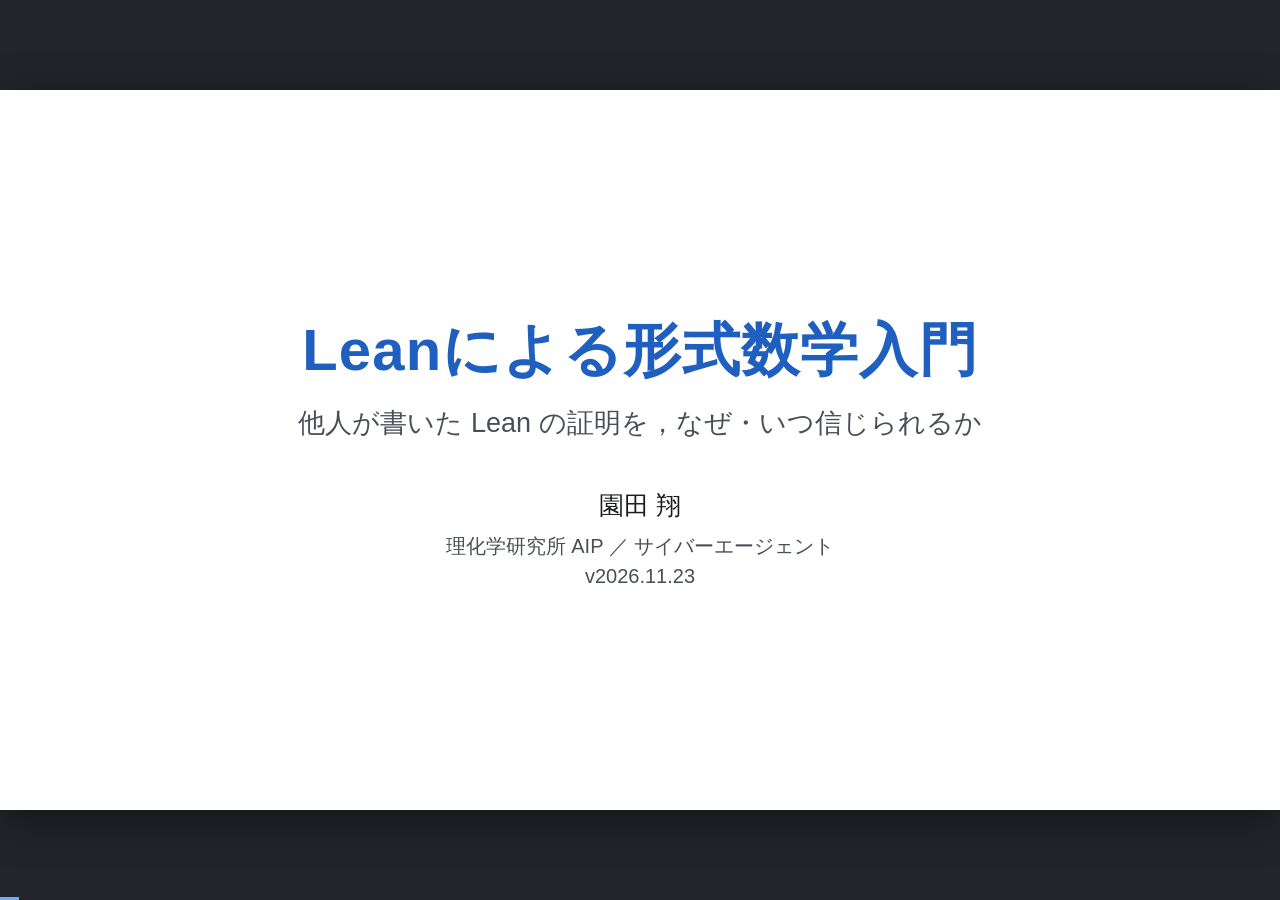
==== slides/lean-overview-ja.html @ 417cb2b9 "Overview first, Gentzen-style proof tree, consistency slide (v2026.11.23)" ====
<!doctype html>
<html lang="ja">
<head>
<meta charset="utf-8">
<meta name="viewport" content="width=device-width, initial-scale=1">
<title>Leanによる形式数学入門 — 他人が書いた Lean の証明を，なぜ・いつ信じられるか</title>
<meta name="author" content="園田 翔">
<link rel="stylesheet" href="deck/katex/katex.min.css">
<link rel="stylesheet" href="deck/deck.css">
<!--
  編集の手引き
  - 1 枚のスライドは <section class="slide"> … </section>．見出しは <h2>．
  - 章の扉は <section class="slide divider">．以降のスライドの左下に章名が出る．
  - 段組は <div class="cols">（c32, c23, c21, c12, c3 などで比率を変える）．
  - コードは <pre><code class="language-lean"> … </code></pre>．読み込み時に色が付く．
    コードの中の < と & は &lt; &amp; と書く．<pre data-hl="2,4-6"> で行を強調．
    文字を小さくするには <pre class="s">, "xs", "xxs"．
    コードブロックには「コピー」ボタンが自動で付く（付けたくないときは <pre data-nocopy>）．
    1 行目が長いブロックでは，文字を隠さないよう，マウスを置いたときだけボタンが出る．
    見出しや文中でも <code class="language-bash">…</code> と書けば色が付く．
  - 数式は $…$ と $$…$$（KaTeX）．数式の中の < は \lt と書く．
  - 証明図は <div class="ptree"> の中に <div class="pt"> を入れ子にして書く（前提の .pt を先に，結論の .f と規則名の .r を後に）．
  - キー操作: ← → 移動，O 一覧（はみ出したスライドに赤い印），F 全画面，[ ] 証明ステップ．
  - PDF にするにはブラウザの印刷（用紙サイズは自動で 16:9）．
  - 表紙の版（v2026.11.23 の形）は，内容を更新したら書き換える．
-->
</head>
<body>
<main class="deck">

<!-- ======================================================================
     表紙
     ====================================================================== -->

<section class="slide title">
  <h1>Leanによる形式数学入門</h1>
  <div class="subtitle">他人が書いた Lean の証明を，なぜ・いつ信じられるか</div>
  <div class="author">園田 翔</div>
  <div class="affil">理化学研究所 AIP ／ サイバーエージェント</div>
  <div class="date">v2026.11.23</div>
</section>

<section class="slide">
  <h2>今日の内容</h2>
  <div class="cols c32">
    <div>
      <ol class="small">
        <li><strong>Lean で何ができるか</strong><br>
          <span class="muted">Lean とは，例，対話的な証明，形式化の利点と到達範囲</span></li>
        <li><strong>形式証明の仕組み</strong><br>
          <span class="muted">行間を埋める，推論規則，型と項，Curry–Howard 対応，タクティック</span></li>
        <li><strong>Lean の仕組み</strong><br>
          <span class="muted">定理と定義の書き方，依存型，Lean の内部，単一化，定義的等価</span></li>
        <li><strong>なぜ・いつ信頼できるか</strong><br>
          <span class="muted">カーネルと公理，無矛盾性，ジャンク値，<code>lake comparator</code></span></li>
        <li><strong>AI を使わない形式化</strong><br>
          <span class="muted">環境構築，<code>lake new … math</code>，日々の作業，Mathlib の読み方</span></li>
        <li><strong>AI を使った形式化</strong><br>
          <span class="muted">LeanArchitect と Comparator を使うように指示して，待つ</span></li>
        <li><strong>具体例</strong><br>
          <span class="muted">物理数学（正準交換関係，Fourier 変換），制御理論（Lyapunov 関数）</span></li>
        <li><strong>実際の形式化事例</strong><br>
          <span class="muted">Mathlib，Lean Rademacher，Lean Ridgelet，Fermat の最終定理，Navier–Stokes，Physlib，Riemann 予想の検証</span></li>
      </ol>
    </div>
    <div>
      <div class="box key info">
        <h3>この講義の問い</h3>
        <p class="small mb0"><strong>他人（や AI）が書いた Lean の証明を，なぜ・いつ信じてよいのか．</strong></p>
      </div>
      <div class="box plain">
        <h3>持ち帰ってほしいこと</h3>
        <ul class="small mb0">
          <li>形式証明は，証明の行間を<em>推論規則だけ</em>で埋めたもの．検査は機械的な計算（<em>型検査</em>）になる</li>
          <li>信頼すべきものは小さい：<em>カーネル</em>，<em>公理</em>，<em>定理の主張</em></li>
          <li>だから証明は読まなくてよい．人間は「主張が意図どおりか」を読む</li>
        </ul>
      </div>
      <p class="note">Lean を「書ける」ようになるには時間がかかるので，今日は「読める・確かめられる」ことを目標にする．<br>
        スライド中の Lean コードは <strong>Lean 4.36.0 / Mathlib v4.36.0</strong> で動作を確認した（2026-11-23）．各プロジェクトから引用したコードは，それぞれのリポジトリが固定している版のもの．</p>
    </div>
  </div>
</section>

<!-- ======================================================================
     1. Lean で何ができるか
     ====================================================================== -->

<section class="slide divider">
  <div class="num">1</div>
  <h2>Lean で何ができるか</h2>
  <p>定義・定理・証明を書くと，計算機が証明を検査する</p>
</section>

<section class="slide">
  <h2>Lean とは</h2>
  <div class="triad">
    <div class="card">
      <div class="hd">定義</div>
      <div class="sub">プログラムでいう「データ型」</div>
      <p><code>def</code>, <code>structure</code>, <code>inductive</code>, <code>class</code> で数学的対象を定義する</p>
    </div>
    <div class="card">
      <div class="hd">定理</div>
      <div class="sub">プログラムでいう「仕様」</div>
      <p>命題論理・述語論理を使って，主張（仮定と結論）を書く</p>
    </div>
    <div class="card">
      <div class="hd">証明</div>
      <div class="sub">プログラムでいう「実装」</div>
      <p>三段論法，場合分け，帰納法，背理法などの推論を 1 ステップずつ書く</p>
    </div>
  </div>
  <div class="box info center"><strong>計算機が「実装（証明）が仕様（定理）を満たすこと」を検査する．</strong></div>
  <div class="cols mt">
    <ul>
      <li><strong>Lean 4</strong>：プログラミング言語であり，対話型の定理証明支援系<br>
        <span class="small muted">L. de Moura らが開発．2023 年から Lean FRO が開発を担う</span></li>
      <li>論理は<strong>依存型理論</strong><span class="small muted">（型の中に値が現れてよい型理論）</span></li>
    </ul>
    <ul>
      <li><strong>Mathlib</strong>：コミュニティが育てている数学ライブラリ<br>
        <span class="small muted">代数，解析，測度論，確率論，位相，…</span></li>
    </ul>
  </div>
</section>

<section class="slide">
  <h2>例：6 は偶数である</h2>
  <div class="cols c32">
    <div>
<pre class="l"><code class="language-lean">import Mathlib

/-- 定義：自然数 n が偶数であるとは，
    ある自然数 k が存在して n = 2 * k と書けること． -/
def IsEven (n : ℕ) : Prop :=
  ∃ k : ℕ, n = 2 * k

/-- 定理：6 は偶数である． -/
theorem six_is_even : IsEven 6 := by
  -- 主張：6 = 2 * 3
  have six_eq : 6 = 2 * 3 := by decide
  -- 3 が IsEven 6 の証拠である
  exact ⟨3, six_eq⟩

/-- 同じ定理．証拠 3 だけ渡して，残りは Lean に任せる． -/
theorem six_is_even' : IsEven 6 := by
  use 3</code></pre>
    </div>
    <div>
      <h3 class="rule">読み方</h3>
      <ul class="small">
        <li><code>IsEven</code> は，自然数を受け取って<strong>命題</strong>を返す関数（述語）</li>
        <li><code>def</code> が<strong>定義</strong>，<code>theorem</code> が<strong>定理</strong>，<code>:=</code> の後が<strong>証明</strong><span class="muted">（書き方は第 3 部）</span></li>
        <li><code>by</code> の後は<strong>タクティック</strong>（証明の 1 ステップ）の列</li>
        <li><code>⟨3, six_eq⟩</code> は「証拠 3」と「3 が条件を満たすことの証明」の組</li>
        <li><code>decide</code>, <code>use</code> は計算で確かめられることを自動で埋める</li>
      </ul>
      <div class="box plain small">
        ブラウザで試せる：<a href="https://live.lean-lang.org/">live.lean-lang.org</a><br>
        <span class="muted">左のコードの「コピー」を押して，貼り付けるだけで動く</span>
      </div>
    </div>
  </div>
</section>

<section class="slide">
  <h2>対話的に証明する</h2>
  <div class="stepper" data-start="0">
<pre class="l"><code class="language-lean">def IsEven (n : ℕ) : Prop :=
  ∃ k : ℕ, n = 2 * k

theorem six_is_even : IsEven 6 := by
  have six_eq : 6 = 2 * 3 := by decide
  exact ⟨3, six_eq⟩</code></pre>
    <div class="infoview">
      <div class="state" data-line="4" data-cap="by の直後：示すべきこと（ゴール）が 1 つある">
<pre><code class="language-goal">⊢ IsEven 6</code></pre>
        <p>まだ仮定はない．</p>
      </div>
      <div class="state" data-line="5" data-cap="have … の後：仮定が 1 つ増えた">
<pre><code class="language-goal">six_eq : 6 = 2 * 3
⊢ IsEven 6</code></pre>
        <p>補題 <code>six_eq</code> が使えるようになった．ゴールは同じ．</p>
      </div>
      <div class="state" data-line="6" data-cap="exact … の後：証明終わり">
<pre><code class="language-goal">No goals</code></pre>
        <p>ゴールがすべて閉じた．</p>
      </div>
    </div>
  </div>
  <div class="cols c32 mt2">
    <div>
      <ul>
        <li>エディタ（VS Code）の右側 <strong>Infoview</strong> に，カーソル位置での<strong>ゴール</strong>が表示される</li>
        <li><code>⊢</code> の上：いま使える変数と仮定（<strong>ローカルコンテキスト</strong> $\Gamma$）<br>
            <code>⊢</code> の下：これから示すこと</li>
        <li>タクティックを 1 行書くたびに，ゴールが書き換わる</li>
      </ul>
      <p class="note">上の図は Infoview の表示を再現したもの．コードの行をクリックするか，◀ ▶（キーボードでは <code>[</code> <code>]</code>）で進められる．</p>
    </div>
    <figure>
      <img src="../assets/lean4web.png" alt="lean4web の画面" style="width: 100%;">
      <figcaption>ブラウザ環境 lean4web での実行例（右が Infoview）</figcaption>
    </figure>
  </div>
</section>

<section class="slide">
  <h2>形式化できると何が嬉しいか</h2>
  <div class="cols c56">
    <div>
      <ul>
        <li>定理の<strong>主張</strong>（仮定と結論）が曖昧さなく定まる</li>
        <li>証明の正しさを<strong>機械的に検証</strong>できる</li>
        <li>知識を<strong>再利用できる形</strong>で蓄積できる<span class="small muted">　例：Mathlib</span></li>
        <li>証明の構造が見える<span class="small muted">　例：blueprint，依存グラフ</span></li>
        <li>証明を整理する過程で，<strong>隠れた仮定</strong>や<strong>より強い主張</strong>が見つかる</li>
        <li><strong>AI の検証器</strong>になる：AI が 1 人で試行錯誤でき，誤った証明は決して通らない</li>
      </ul>
      <div class="box plain small">
        物理・工学の文脈では：「この式変形はどの仮定の下で正しいのか」
        「この近似はどこで入ったのか」を，計算機が追跡してくれる．
      </div>
    </div>
    <div>
      <figure>
        <img src="../assets/dependency-graph-sec03.png" alt="blueprint の依存グラフ"
             style="width: 100%; aspect-ratio: 2072 / 960; object-fit: cover; object-position: bottom;">
        <figcaption>依存グラフ：定義と定理がノード，「どれを使って示したか」が辺．色は進み具合</figcaption>
      </figure>
      <figure class="mt">
        <img src="../assets/ridgelet-blueprint.png" alt="Lean Ridgelet の blueprint"
             style="height: 204px; aspect-ratio: 820 / 505; object-fit: cover; object-position: top;">
        <figcaption>blueprint（Lean Ridgelet）：定義の LaTeX 表記と Lean コードが並ぶ</figcaption>
      </figure>
    </div>
  </div>
</section>

<section class="slide">
  <h2>どこまで形式化できるか</h2>
  <div class="cols c21">
    <div>
      <ul>
        <li>現代の（典型的な）数学は記述できる
          <ul class="small">
            <li>依存型理論：<strong>Lean</strong>，Rocq (Coq)，Agda</li>
            <li>高階論理：Isabelle/HOL，HOL Light</li>
            <li>集合論：Mizar，Metamath</li>
          </ul>
        </li>
        <li>数学ライブラリ
          <ul class="small">
            <li><strong>Mathlib</strong> (Lean)：代数，位相，解析，確率，幾何，組合せ論，論理，…</li>
            <li>MathComp (Rocq)，AFP (Isabelle)，MML (Mizar)</li>
          </ul>
        </li>
        <li>Mathlib の外（Lean）
          <ul class="small">
            <li><strong>Reservoir</strong>：Lean パッケージの索引</li>
            <li>CSLib（計算機科学），<strong>Physlib</strong>（物理学），StatMLlib（統計・機械学習）</li>
            <li>Formal Conjectures（Google DeepMind）：未解決問題を Lean の主張として集めたもの</li>
          </ul>
        </li>
        <li>国内の事例：Lean Rademacher（統計的学習理論），Lean Quantum（量子情報），Lean Ridgelet（関数解析），Leray–Hopf 対訳ノート（微分方程式），測度論と積分，東大数学 2026</li>
      </ul>
    </div>
    <figure>
      <img src="../assets/mathlib-overview.png" alt="Mathlib overview" style="max-height: 530px;">
      <figcaption>Mathlib overview</figcaption>
    </figure>
  </div>
</section>

<!-- ======================================================================
     2. 形式証明の仕組み
     ====================================================================== -->

<section class="slide divider">
  <div class="num">2</div>
  <h2>形式証明の仕組み</h2>
  <p>証明の行間を，推論規則だけで埋める．原理的には，紙と鉛筆でできる</p>
</section>

<section class="slide">
  <h2>形式証明とは：証明の「行間」を埋める方法</h2>
  <div class="cols">
    <div>
      <div class="box plain">
        <h3>ふつうの証明（教科書・論文）</h3>
        <p class="small mb0"><strong>命題．</strong>偶数と偶数の和は偶数である．<br>
          <strong>証明．</strong>$m = 2a$，$n = 2b$ <span class="gapword">と書ける</span>．<span class="gapword">すると</span> $m + n = 2(a + b)$．<span class="gapword">よって</span> $m + n$ は偶数．$\blacksquare$</p>
      </div>
      <ul class="small">
        <li>色を付けた言葉の裏に，書かれていない推論がある（<strong>行間</strong>）．「明らかに」「同様に」「計算すると」も同じ</li>
        <li>行間が正しく埋まるかどうかの判断は，読者（査読者）に委ねられている</li>
      </ul>
    </div>
    <div>
      <div class="box info">
        <h3>形式証明</h3>
        <p class="small mb0"><strong>主張</strong>と<strong>公理</strong>（および定義，すでに示した定理）を，あらかじめ決めた<strong>推論規則だけ</strong>でつないだもの．行間が 1 つも残っていない証明．</p>
      </div>
      <ul class="small">
        <li>推論規則は，十数個の決まった型<span class="muted">（次ページ：<strong>自然演繹</strong>）</span></li>
        <li>各ステップで「どの規則を，どこに使ったか」まで書く．それ以外の飛躍は許されない</li>
      </ul>
    </div>
  </div>
  <svg viewBox="0 0 1168 188" role="img" aria-label="ふつうの証明の行間と，形式証明での推論規則の列" style="width: 100%; margin: 2px 0 8px 0;">
  <defs><marker id="ga" viewBox="0 0 10 10" refX="9" refY="5" markerWidth="6" markerHeight="6" orient="auto"><path d="M0,0 L10,5 L0,10 z" fill="#1f5fbf"/></marker><marker id="gb" viewBox="0 0 10 10" refX="9" refY="5" markerWidth="7" markerHeight="7" orient="auto"><path d="M0,0 L10,5 L0,10 z" fill="#b98400"/></marker></defs>
  <text class="t-body" x="0" y="63" font-size="16" font-weight="700" fill="#1b1d21">ふつうの証明</text>
  <text class="t-body" x="0" y="155" font-size="16" font-weight="700" fill="#1f5fbf">形式証明</text>
  <line x1="190" y1="70" x2="190" y2="138" stroke="#d9dde3" stroke-width="1.5" stroke-dasharray="3 4"/>
  <line x1="490" y1="70" x2="490" y2="138" stroke="#d9dde3" stroke-width="1.5" stroke-dasharray="3 4"/>
  <line x1="790" y1="70" x2="790" y2="138" stroke="#d9dde3" stroke-width="1.5" stroke-dasharray="3 4"/>
  <line x1="1090" y1="70" x2="1090" y2="138" stroke="#d9dde3" stroke-width="1.5" stroke-dasharray="3 4"/>
  <path d="M202,58 Q340.0,14 477,55" fill="none" stroke="#b98400" stroke-width="2.2" stroke-dasharray="7 6" marker-end="url(#gb)"/>
  <rect x="294.0" y="13" width="92" height="24" rx="4" fill="#fff3c4" stroke="#e0a800"/>
  <text class="t-body" x="340.0" y="30" font-size="14.5" text-anchor="middle" fill="#1b1d21">「と書ける」</text>
  <path d="M502,58 Q640.0,14 777,55" fill="none" stroke="#b98400" stroke-width="2.2" stroke-dasharray="7 6" marker-end="url(#gb)"/>
  <rect x="594.0" y="13" width="92" height="24" rx="4" fill="#fff3c4" stroke="#e0a800"/>
  <text class="t-body" x="640.0" y="30" font-size="14.5" text-anchor="middle" fill="#1b1d21">「すると」</text>
  <path d="M802,58 Q940.0,14 1077,55" fill="none" stroke="#b98400" stroke-width="2.2" stroke-dasharray="7 6" marker-end="url(#gb)"/>
  <rect x="894.0" y="13" width="92" height="24" rx="4" fill="#fff3c4" stroke="#e0a800"/>
  <text class="t-body" x="940.0" y="30" font-size="14.5" text-anchor="middle" fill="#1b1d21">「よって」</text>
  <circle cx="190" cy="58" r="8" fill="#4a4f57"/>
  <text class="t-body halo" x="190" y="88" font-size="14.5" text-anchor="middle" fill="#1b1d21">m，n は偶数</text>
  <circle cx="490" cy="58" r="8" fill="#4a4f57"/>
  <text class="t-body halo" x="490" y="88" font-size="14.5" text-anchor="middle" fill="#1b1d21">m = 2a，n = 2b</text>
  <circle cx="790" cy="58" r="8" fill="#4a4f57"/>
  <text class="t-body halo" x="790" y="88" font-size="14.5" text-anchor="middle" fill="#1b1d21">m + n = 2(a + b)</text>
  <circle cx="1090" cy="58" r="8" fill="#4a4f57"/>
  <text class="t-body halo" x="1090" y="88" font-size="14.5" text-anchor="middle" fill="#1b1d21">m + n は偶数</text>
  <line x1="200.0" y1="150" x2="243.0" y2="150" stroke="#1f5fbf" stroke-width="2" marker-end="url(#ga)"/>
  <text class="t-body" x="220.0" y="141" font-size="11.5" text-anchor="middle" fill="#1f5fbf">定義</text>
  <circle cx="250.0" cy="150" r="3.5" fill="#fff" stroke="#1f5fbf" stroke-width="1.6"/>
  <line x1="256.0" y1="150" x2="303.0" y2="150" stroke="#1f5fbf" stroke-width="2" marker-end="url(#ga)"/>
  <text class="t-body" x="280.0" y="141" font-size="11.5" text-anchor="middle" fill="#1f5fbf">∃ 除去</text>
  <circle cx="310.0" cy="150" r="3.5" fill="#fff" stroke="#1f5fbf" stroke-width="1.6"/>
  <line x1="316.0" y1="150" x2="363.0" y2="150" stroke="#1f5fbf" stroke-width="2" marker-end="url(#ga)"/>
  <text class="t-body" x="340.0" y="141" font-size="11.5" text-anchor="middle" fill="#1f5fbf">∃ 除去</text>
  <circle cx="370.0" cy="150" r="3.5" fill="#fff" stroke="#1f5fbf" stroke-width="1.6"/>
  <line x1="376.0" y1="150" x2="423.0" y2="150" stroke="#1f5fbf" stroke-width="2" marker-end="url(#ga)"/>
  <text class="t-body" x="400.0" y="141" font-size="11.5" text-anchor="middle" fill="#1f5fbf">＝ 導入</text>
  <circle cx="430.0" cy="150" r="3.5" fill="#fff" stroke="#1f5fbf" stroke-width="1.6"/>
  <line x1="436.0" y1="150" x2="479.0" y2="150" stroke="#1f5fbf" stroke-width="2" marker-end="url(#ga)"/>
  <text class="t-body" x="460.0" y="141" font-size="11.5" text-anchor="middle" fill="#1f5fbf">＝ 除去</text>
  <line x1="500.0" y1="150" x2="543.0" y2="150" stroke="#1f5fbf" stroke-width="2" marker-end="url(#ga)"/>
  <text class="t-body" x="520.0" y="141" font-size="11.5" text-anchor="middle" fill="#1f5fbf">＝ 除去</text>
  <circle cx="550.0" cy="150" r="3.5" fill="#fff" stroke="#1f5fbf" stroke-width="1.6"/>
  <line x1="556.0" y1="150" x2="603.0" y2="150" stroke="#1f5fbf" stroke-width="2" marker-end="url(#ga)"/>
  <text class="t-body" x="580.0" y="141" font-size="11.5" text-anchor="middle" fill="#1f5fbf">公理</text>
  <circle cx="610.0" cy="150" r="3.5" fill="#fff" stroke="#1f5fbf" stroke-width="1.6"/>
  <line x1="616.0" y1="150" x2="663.0" y2="150" stroke="#1f5fbf" stroke-width="2" marker-end="url(#ga)"/>
  <text class="t-body" x="640.0" y="141" font-size="11.5" text-anchor="middle" fill="#1f5fbf">∀ 除去</text>
  <circle cx="670.0" cy="150" r="3.5" fill="#fff" stroke="#1f5fbf" stroke-width="1.6"/>
  <line x1="676.0" y1="150" x2="723.0" y2="150" stroke="#1f5fbf" stroke-width="2" marker-end="url(#ga)"/>
  <text class="t-body" x="700.0" y="141" font-size="11.5" text-anchor="middle" fill="#1f5fbf">＝ 除去</text>
  <circle cx="730.0" cy="150" r="3.5" fill="#fff" stroke="#1f5fbf" stroke-width="1.6"/>
  <line x1="736.0" y1="150" x2="779.0" y2="150" stroke="#1f5fbf" stroke-width="2" marker-end="url(#ga)"/>
  <text class="t-body" x="760.0" y="141" font-size="11.5" text-anchor="middle" fill="#1f5fbf">＝ 除去</text>
  <line x1="800.0" y1="150" x2="843.0" y2="150" stroke="#1f5fbf" stroke-width="2" marker-end="url(#ga)"/>
  <text class="t-body" x="820.0" y="141" font-size="11.5" text-anchor="middle" fill="#1f5fbf">∃ 導入</text>
  <circle cx="850.0" cy="150" r="3.5" fill="#fff" stroke="#1f5fbf" stroke-width="1.6"/>
  <line x1="856.0" y1="150" x2="903.0" y2="150" stroke="#1f5fbf" stroke-width="2" marker-end="url(#ga)"/>
  <text class="t-body" x="880.0" y="141" font-size="11.5" text-anchor="middle" fill="#1f5fbf">∃ 除去</text>
  <circle cx="910.0" cy="150" r="3.5" fill="#fff" stroke="#1f5fbf" stroke-width="1.6"/>
  <line x1="916.0" y1="150" x2="963.0" y2="150" stroke="#1f5fbf" stroke-width="2" marker-end="url(#ga)"/>
  <text class="t-body" x="940.0" y="141" font-size="11.5" text-anchor="middle" fill="#1f5fbf">∃ 除去</text>
  <circle cx="970.0" cy="150" r="3.5" fill="#fff" stroke="#1f5fbf" stroke-width="1.6"/>
  <line x1="976.0" y1="150" x2="1023.0" y2="150" stroke="#1f5fbf" stroke-width="2" marker-end="url(#ga)"/>
  <text class="t-body" x="1000.0" y="141" font-size="11.5" text-anchor="middle" fill="#1f5fbf">→ 導入</text>
  <circle cx="1030.0" cy="150" r="3.5" fill="#fff" stroke="#1f5fbf" stroke-width="1.6"/>
  <line x1="1036.0" y1="150" x2="1079.0" y2="150" stroke="#1f5fbf" stroke-width="2" marker-end="url(#ga)"/>
  <text class="t-body" x="1060.0" y="141" font-size="11.5" text-anchor="middle" fill="#1f5fbf">∀ 導入</text>
  <circle cx="190" cy="150" r="8" fill="#1f5fbf"/>
  <circle cx="490" cy="150" r="8" fill="#1f5fbf"/>
  <circle cx="790" cy="150" r="8" fill="#1f5fbf"/>
  <circle cx="1090" cy="150" r="8" fill="#1f5fbf"/>
  <text class="t-body" x="640.0" y="180" font-size="13.5" text-anchor="middle" fill="#4a4f57">矢印 1 本が，推論規則 1 回の適用．規則の形に合っているかどうかは，機械的に確かめられる</text>
  </svg>
  <div class="box key info center small"><strong>形式化 ＝ 行間をすべて，推論規則の適用に置き換えること．</strong>
    数学の内容は変わらない．同じ証明を，機械的に検査できる細かさまで書き下す．</div>
</section>

<section class="slide">
  <h2>自然演繹の推論規則 (1)：命題論理</h2>
  <p class="small">$\Gamma \vdash P$ は「仮定 $\Gamma$ のもとで $P$ が導ける」と読む（Infoview の <code>⊢</code> と同じ）．横線の上が前提，下が結論．<strong>導入</strong>は示し方，<strong>除去</strong>は使い方．</p>
  <table class="full rules tight">
    <thead><tr><th></th><th>規則</th><th>図式</th><th>数学での言い回し（例）</th></tr></thead>
    <tbody>
      <tr><td class="sym" rowspan="2">$\to$</td><td class="nm">$\to$ 導入</td>
        <td class="fig">$\dfrac{\Gamma,\ P \vdash Q}{\Gamma \vdash P \to Q}$</td>
        <td>「$n$ は偶数と<strong>仮定する</strong>．…ゆえに $n^2$ は偶数」で，「偶数の 2 乗は偶数」を示す</td></tr>
      <tr class="sep"><td class="nm">$\to$ 除去<small>三段論法</small></td>
        <td class="fig">$\dfrac{\Gamma \vdash P \to Q \quad \Gamma \vdash P}{\Gamma \vdash Q}$</td>
        <td>「微分可能ならば連続である．$f$ は微分可能である．<strong>ゆえに</strong> $f$ は連続である」</td></tr>
      <tr><td class="sym" rowspan="2">$\land$</td><td class="nm">$\land$ 導入</td>
        <td class="fig">$\dfrac{\Gamma \vdash P \quad \Gamma \vdash Q}{\Gamma \vdash P \land Q}$</td>
        <td>「$f$ は単射<strong>かつ</strong>全射」を示すには，単射性と全射性をそれぞれ示す</td></tr>
      <tr class="sep"><td class="nm">$\land$ 除去</td>
        <td class="fig">$\dfrac{\Gamma \vdash P \land Q}{\Gamma \vdash P}\quad \dfrac{\Gamma \vdash P \land Q}{\Gamma \vdash Q}$</td>
        <td>「$f$ は全単射である．<strong>特に</strong>単射である」</td></tr>
      <tr><td class="sym" rowspan="2">$\lor$</td><td class="nm">$\lor$ 導入</td>
        <td class="fig">$\dfrac{\Gamma \vdash P}{\Gamma \vdash P \lor Q}\quad \dfrac{\Gamma \vdash Q}{\Gamma \vdash P \lor Q}$</td>
        <td>「$x &gt; 0$ である．<strong>したがって</strong> $x \ge 0$（$x &gt; 0$ または $x = 0$）である」</td></tr>
      <tr class="sep"><td class="nm">$\lor$ 除去<small>場合分け</small></td>
        <td class="fig">$\dfrac{\Gamma \vdash P \lor Q \quad \Gamma,\ P \vdash R \quad \Gamma,\ Q \vdash R}{\Gamma \vdash R}$</td>
        <td>「$x \ge 0$ の<strong>とき</strong>…．$x &lt; 0$ の<strong>とき</strong>…．<strong>いずれの場合も</strong> $|x| \ge x$」</td></tr>
      <tr><td class="sym" rowspan="2">$\lnot$</td><td class="nm">$\lnot$ 導入</td>
        <td class="fig">$\dfrac{\Gamma,\ P \vdash \bot}{\Gamma \vdash \lnot P}$</td>
        <td>「$\sqrt2$ が有理数であると仮定すると<strong>矛盾する</strong>．ゆえに $\sqrt2$ は有理数でない」</td></tr>
      <tr class="sep"><td class="nm">矛盾<small>$\lnot$ 除去，$\bot$ 除去</small></td>
        <td class="fig">$\dfrac{\Gamma \vdash P \quad \Gamma \vdash \lnot P}{\Gamma \vdash \bot}\quad \dfrac{\Gamma \vdash \bot}{\Gamma \vdash Q}$</td>
        <td>「これは仮定に<strong>矛盾する</strong>」．矛盾（$\bot$）からは，どんな命題も導ける（<strong>爆発律</strong>）．<br>
          爆発律は，直観主義論理でも採用する</td></tr>
      <tr><td class="sym"></td><td class="nm">古典論理<small>どれか 1 つを加える</small></td>
        <td class="fig"><span class="cap3"><span>$\dfrac{\Gamma,\ \lnot P \vdash \bot}{\Gamma \vdash P}$<small>背理法</small></span><span>$\dfrac{\Gamma \vdash \lnot\lnot P}{\Gamma \vdash P}$<small>二重否定除去</small></span><span>$\dfrac{}{\ \Gamma \vdash P \lor \lnot P\ }$<small>排中律</small></span></span></td>
        <td>「解が存在しないと仮定すると矛盾する．<strong>ゆえに解は存在する</strong>」<span class="muted">（肯定が出る）</span><br>
          この 3 つは，<strong>直観主義論理の上で互いに同値</strong>．どれを加えても同じ</td></tr>
    </tbody>
  </table>
  <p class="note mb0"><strong>直観主義論理</strong>は，上の表から最後の行を除いた規則（爆発律は含む）だけの論理．
    同値であること：背理法と二重否定除去は，$\lnot$ 導入と $\lnot$ 除去で互いに導ける．
    排中律から二重否定除去は，「$P$ ならそのまま．$\lnot P$ なら $\lnot\lnot P$ と矛盾し，<strong>爆発律</strong>で $P$」．
    逆は，$\lnot\lnot(P \lor \lnot P)$ が直観主義論理で証明できることから出る．</p>
</section>

<section class="slide">
  <h2>自然演繹の推論規則 (2)：述語論理と等号</h2>
  <table class="full rules">
    <thead><tr><th></th><th>規則</th><th>図式</th><th>数学での言い回し（例）</th></tr></thead>
    <tbody>
      <tr><td class="sym" rowspan="2">$\forall$</td><td class="nm">$\forall$ 導入</td>
        <td class="fig">$\dfrac{\Gamma \vdash P(x)}{\Gamma \vdash \forall x,\ P(x)}$<span class="muted">　$x$ は $\Gamma$ に現れない</span></td>
        <td>「$\varepsilon &gt; 0$ を<strong>任意にとる</strong>．…」と書いて，「任意の $\varepsilon &gt; 0$ に対して…」を示す</td></tr>
      <tr class="sep"><td class="nm">$\forall$ 除去</td>
        <td class="fig">$\dfrac{\Gamma \vdash \forall x,\ P(x)}{\Gamma \vdash P(t)}$</td>
        <td>「すべての $x$ で $f(x) \le M$．<strong>特に</strong> $x = 0$ として $f(0) \le M$」</td></tr>
      <tr><td class="sym" rowspan="2">$\exists$</td><td class="nm">$\exists$ 導入</td>
        <td class="fig">$\dfrac{\Gamma \vdash P(t)}{\Gamma \vdash \exists x,\ P(x)}$</td>
        <td>「$6 = 2 \cdot 3$．ゆえに $6 = 2k$ となる $k$ が存在する」（$k = 3$ <strong>ととればよい</strong>）</td></tr>
      <tr class="sep"><td class="nm">$\exists$ 除去</td>
        <td class="fig">$\dfrac{\Gamma \vdash \exists x,\ P(x) \quad \Gamma,\ P(c) \vdash R}{\Gamma \vdash R}$<span class="muted">　$c$ は新しい変数</span></td>
        <td>「$n$ は偶数だから，$n = 2k$ となる $k$ を <strong>1 つとる</strong>．…」</td></tr>
      <tr><td class="sym" rowspan="2">$=$</td><td class="nm">$=$ 導入<small>反射律</small></td>
        <td class="fig">$\dfrac{}{\ \Gamma \vdash t = t\ }$</td>
        <td>「$t = t$」（同じものは等しい）</td></tr>
      <tr><td class="nm">$=$ 除去<small>代入</small></td>
        <td class="fig">$\dfrac{\Gamma \vdash s = t \quad \Gamma \vdash P(s)}{\Gamma \vdash P(t)}$</td>
        <td>「$m = 2a$ を<strong>代入して</strong>，$m + n = 2a + n$」</td></tr>
    </tbody>
  </table>
  <div class="cols c3 mt">
    <div class="box plain small">
      <h3>導入と除去</h3>
      <strong>導入規則</strong>は，その形の命題の「示し方」．<strong>除去規則</strong>は，その形の命題の「使い方」．
      証明を読み書きするとき，無意識に使い分けている．
    </div>
    <div class="box plain small">
      <h3>規則はこれで全部</h3>
      2 ページで十数個．数学の証明は，どれほど長くても，原理的には<strong>これらの組み合わせ</strong>に分解できる．
    </div>
    <div class="box plain small">
      <h3>出発点は公理と定義</h3>
      自然数の公理（帰納法を含む），実数の公理，集合論や型理論の公理．
      既知の定理は，すでに公理とつながっているもの．
    </div>
  </div>
</section>

<section class="slide">
  <h2>推論規則だけで書いた証明：計算機は要らない</h2>
  <p class="small">「偶数と偶数の和は偶数」の形式証明（証明図）．<strong>横線 1 本が，推論規則 1 回の適用</strong>．横線のない葉は，仮定そのもの．</p>
  <div class="ptwrap">
    <div class="ptree" style="font-size: 19px;">
      <div class="pt">
        <div class="pt">
          <div class="pt">
            <div class="pt">
              <div class="pt">
                <span class="f">$\Gamma \vdash \exists a,\ m = 2a$</span>
              </div>
              <div class="pt">
                <div class="pt">
                  <span class="f">$\Gamma' \vdash \exists b,\ n = 2b$</span>
                </div>
                <div class="pt">
                  <div class="pt">
                    <div class="pt">
                      <div class="pt">
                        <div class="pt">
                          <span class="f">$\Delta \vdash \forall x\,\forall y\,\forall z,\ x(y+z) = xy+xz$</span><span class="r">公理（分配法則）</span>
                        </div>
                        <span class="f">$\Delta \vdash 2(a+b) = 2a+2b$</span><span class="r">$\forall E \times 3$</span>
                      </div>
                      <div class="pt">
                        <span class="f">$\Delta \vdash 2(a+b) = 2(a+b)$</span><span class="r">$= I$</span>
                      </div>
                      <span class="f">$\Delta \vdash 2a+2b = 2(a+b)$</span><span class="r">$= E$</span>
                    </div>
                    <div class="pt">
                      <div class="pt">
                        <span class="f">$\Delta \vdash n = 2b$</span>
                      </div>
                      <div class="pt">
                        <div class="pt">
                          <span class="f">$\Delta \vdash m = 2a$</span>
                        </div>
                        <div class="pt">
                          <span class="f">$\Delta \vdash m+n = m+n$</span><span class="r">$= I$</span>
                        </div>
                        <span class="f">$\Delta \vdash m+n = 2a+n$</span><span class="r">$= E$</span>
                      </div>
                      <span class="f">$\Delta \vdash m+n = 2a+2b$</span><span class="r">$= E$</span>
                    </div>
                    <span class="f">$\Delta \vdash m+n = 2(a+b)$</span><span class="r">$= E$</span>
                  </div>
                  <span class="f">$\Delta \vdash \exists c,\ m+n = 2c$</span><span class="r">$\exists I$</span>
                </div>
                <span class="f">$\Gamma' \vdash \exists c,\ m+n = 2c$</span><span class="r">$\exists E$</span>
              </div>
              <span class="f">$\Gamma \vdash \exists c,\ m+n = 2c$</span><span class="r">$\exists E$</span>
            </div>
            <span class="f">$\mathrm{Even}(m) \vdash \mathrm{Even}(n) \to \mathrm{Even}(m+n)$</span><span class="r">$\to I$</span>
          </div>
          <span class="f">$\vdash \mathrm{Even}(m) \to \mathrm{Even}(n) \to \mathrm{Even}(m+n)$</span><span class="r">$\to I$</span>
        </div>
        <span class="f">$\vdash \forall m\,\forall n,\ \mathrm{Even}(m) \to \mathrm{Even}(n) \to \mathrm{Even}(m+n)$</span><span class="r">$\forall I \times 2$</span>
      </div>
    </div>
    <div class="ptlegend">
      <strong>略記</strong><br>
      $\mathrm{Even}(n)$：$\exists k,\ n = 2k$<br>
      $\Gamma$：$\mathrm{Even}(m),\ \mathrm{Even}(n)$<br>
      $\Gamma'$：$\Gamma,\ m = 2a$<br>
      $\Delta$：$\Gamma',\ n = 2b$
    </div>
    <div class="ptnote" style="width: 440px;">
      <div class="box info">
        <strong>計算機は登場していない．</strong>検査は「横線の上下が，規則の形に合っているか」を見るだけ．
        Frege『概念記法』（1879），Whitehead–Russell『Principia Mathematica』（1910–13），
        Gentzen の自然演繹（1934）は，どれも計算機より前
      </div>
      <div class="box warn mb0">
        <strong>ただし，長い．</strong>1 行の証明が，16 回の規則適用になった．『Principia』は $1 + 1 = 2$ までに数百ページ．
        計算機を使う理由は，原理ではなく<strong>量</strong>
      </div>
    </div>
  </div>
</section>

<section class="slide">
  <h2>型と項：すべての式は型をもつ</h2>
  <div class="cols c43">
    <div>
      <p>Lean では <code>a : A</code> と書いて「項 <code>a</code> の型は <code>A</code> である」と読む．</p>
      <table class="full compact">
        <thead><tr><th>項</th><th>型</th><th>読み方</th></tr></thead>
        <tbody>
          <tr><td><code>3</code></td><td><code>ℕ</code></td><td>3 は自然数</td></tr>
          <tr><td><code>true</code></td><td><code>Bool</code></td><td>真偽値（計算で得られるデータ）</td></tr>
          <tr><td><code>Real.pi</code></td><td><code>ℝ</code></td><td>$\pi$ は実数</td></tr>
          <tr><td><code>fun x =&gt; x + 1</code></td><td><code>ℕ → ℕ</code></td><td>自然数から自然数への関数</td></tr>
          <tr><td><code>ℕ</code>，<code>ℝ → ℝ</code></td><td><code>Type</code></td><td>型そのものも項であり，型をもつ</td></tr>
          <tr><td><code>Matrix (Fin 2) (Fin 3) ℝ</code></td><td><code>Type</code></td><td>2×3 実行列の型</td></tr>
          <tr class="hl"><td><code>2 = 3</code></td><td><code>Prop</code></td><td>命題．<strong>偽でも，型としては正しい</strong></td></tr>
          <tr class="hl"><td><code>IsEven 6</code></td><td><code>Prop</code></td><td>命題「6 は偶数」</td></tr>
          <tr class="hl"><td><code>six_is_even</code></td><td><code>IsEven 6</code></td><td>命題 <code>IsEven 6</code> の<strong>証明</strong></td></tr>
        </tbody>
      </table>
    </div>
    <div>
<pre class="s"><code class="language-lean">#check 3                     -- 3 : ℕ
#check fun x : ℕ =&gt; x + 1    -- fun x =&gt; x + 1 : ℕ → ℕ
#check 2 = 3                 -- 2 = 3 : Prop
#check six_is_even           -- six_is_even : IsEven 6
#check IsEven                -- IsEven (n : ℕ) : Prop
#check Prop                  -- Prop : Type</code></pre>
      <p class="note"><code>#check 式</code> と書くと，Lean がその式の型を答える（<code>--</code> の右が Lean の答え）．</p>
      <ul class="small">
        <li>型の合わない式は，その場でエラーになる．Lean が行う検査は，この「型が合うか」の検査</li>
        <li><code>Bool</code> と <code>Prop</code> は別物：<code>true : Bool</code> は計算する値，<code>True : Prop</code> は証明する命題</li>
      </ul>
      <div class="box key info small">
        色を付けた 3 行：<strong>命題も型をもち（<code>Prop</code>），証明は，命題を型にもつ項</strong>として書かれる．<br>
        なぜ命題を型として扱ってよいのかを，次のページで説明する．
      </div>
    </div>
  </div>
</section>

<section class="slide">
  <h2>Curry–Howard 対応：自然演繹は，ラムダ計算に対応する</h2>
  <div class="cols c43">
    <div>
      <p class="small">推論規則は，<strong>型付きラムダ計算</strong>（関数型プログラミング言語の核）で項を作る規則と，1 対 1 に対応する<span class="muted">（Curry 1934，Howard 1969）</span>．</p>
      <table class="full compact" style="font-size: .74em;">
        <thead><tr><th>論理（自然演繹）</th><th>型付きラムダ計算</th><th>Lean での書き方</th></tr></thead>
        <tbody>
          <tr><td>命題 $P$</td><td>型</td><td><code>P : Prop</code></td></tr>
          <tr><td style="white-space: nowrap;">$P$ の証明（導出図）</td><td>その型の<strong>項</strong>（プログラム）</td><td><code>h : P</code></td></tr>
          <tr><td>仮定 $\Gamma$</td><td>型の付いた変数</td><td><code>(x : ℕ) (h : P)</code></td></tr>
          <tr><td>$\to$ 導入 ／ 除去</td><td>関数を作る ／ 適用する</td><td><code>fun h =&gt; t</code> ／ <code>f h</code></td></tr>
          <tr><td>$\land$ 導入 ／ 除去</td><td>組を作る ／ 成分を取り出す</td><td><code>⟨hP, hQ⟩</code> ／ <code>h.1</code>，<code>h.2</code></td></tr>
          <tr><td>$\lor$ 導入 ／ 除去</td><td>直和に入れる ／ 場合分け</td><td><code>Or.inl h</code> ／ <code>h.elim f g</code></td></tr>
          <tr><td>$\forall$ 導入 ／ 除去</td><td>依存関数（$\Pi$ 型）を作る ／ 適用</td><td><code>fun x =&gt; t</code> ／ <code>h a</code></td></tr>
          <tr><td>$\exists$ 導入 ／ 除去</td><td>依存対（$\Sigma$ 型）を作る ／ 分解</td><td><code>⟨a, h⟩</code> ／ <code>h.elim f</code></td></tr>
          <tr><td>$\lnot P$，矛盾 $\bot$</td><td>$P \to \bot$．$\bot$ は項のない型</td><td><code>P → False</code></td></tr>
          <tr class="hl"><td>証明が正しい</td><td>項の型が合う</td><td>型検査が通る</td></tr>
        </tbody>
      </table>
    </div>
    <div>
      <p class="small">例：三段論法（$\to$ 除去）は<strong>関数適用</strong>．導出図の各行に，項を書き添えることができる．</p>
      <div style="font-size: .86em;">
      $$
      \dfrac{P \to Q \quad P}{Q}\,(\to E)
      \ \ \leftrightsquigarrow\ \ 
      \dfrac{f : P \to Q \quad x : P}{f\,x : Q}
      $$
      </div>
<pre><code class="language-lean">theorem hoge (P Q : Prop)
    (f : P → Q) (x : P) : Q :=
  f x</code></pre>
      <ul class="small">
        <li><code>f</code> は「$P$ の証明を受け取って $Q$ の証明を返す関数」．<code>x</code> は $P$ の証明．<code>f x</code> は $Q$ の証明</li>
        <li>読み方：<code>theorem 名前 (仮定) : 結論 := 証明項</code><span class="muted">（詳しくは第 3 部）</span></li>
      </ul>
      <div class="box key info small">
        命題 ＝ 型，証明 ＝ 項，<strong>証明の検査 ＝ 型検査</strong>．<br>
        Lean のような「型による証明」は，この対応の上に作られている．
      </div>
    </div>
  </div>
</section>

<section class="slide">
  <h2>命題と証明の関係は，集合と要素の関係</h2>
  <div class="cols" style="grid-template-columns: 640px 1fr; gap: 24px;">
    <svg viewBox="0 0 640 480" role="img" aria-label="Prop の中の各命題を集合として描いた図．真の命題は 1 点集合，偽の命題は空集合" style="width: 640px;">
      <!-- Prop -->
      <rect x="6" y="6" width="428" height="468" rx="16" fill="#f3f8ff" stroke="#7fa8e6" stroke-width="1.8"/>
      <text x="24" y="36" font-size="18" font-weight="700" fill="#1f5fbf" class="t-code">Prop</text>
      <text x="76" y="36" font-size="14.5" fill="#1b1d21" class="t-body">命題の全体（集合の族）</text>
      <!-- 真 -->
      <text x="112" y="68" font-size="15" text-anchor="middle" fill="#1b1d21" class="t-code">∃ k, 6 = 2 * k</text>
      <ellipse cx="112" cy="122" rx="90" ry="44" fill="#fff" stroke="#17803d" stroke-width="2"/>
      <circle cx="112" cy="114" r="5.5" fill="#17803d"/>
      <text x="112" y="140" font-size="13.5" text-anchor="middle" fill="#17803d" class="t-code">⟨3, rfl⟩</text>
      <text x="328" y="68" font-size="15" text-anchor="middle" fill="#1b1d21" class="t-code">2 + 2 = 4</text>
      <ellipse cx="328" cy="122" rx="90" ry="44" fill="#fff" stroke="#17803d" stroke-width="2"/>
      <circle cx="328" cy="114" r="5.5" fill="#17803d"/>
      <text x="328" y="140" font-size="13.5" text-anchor="middle" fill="#17803d" class="t-code">rfl</text>
      <text x="220" y="188" font-size="13.5" text-anchor="middle" fill="#17803d" font-weight="700" class="t-body">真の命題 ＝ 1 点集合（証明が 1 つある）</text>
      <!-- 偽 -->
      <text x="112" y="222" font-size="15" text-anchor="middle" fill="#1b1d21" class="t-code">2 = 3</text>
      <ellipse cx="112" cy="270" rx="90" ry="38" fill="#fff" stroke="#c62828" stroke-width="2"/>
      <text x="112" y="278" font-size="22" text-anchor="middle" fill="#c9ced6" class="t-body">∅</text>
      <text x="328" y="222" font-size="15" text-anchor="middle" fill="#1b1d21" class="t-code">False</text>
      <ellipse cx="328" cy="270" rx="90" ry="38" fill="#fff" stroke="#c62828" stroke-width="2"/>
      <text x="328" y="278" font-size="22" text-anchor="middle" fill="#c9ced6" class="t-body">∅</text>
      <text x="220" y="330" font-size="13.5" text-anchor="middle" fill="#c62828" font-weight="700" class="t-body">偽の命題 ＝ 空集合（証明が存在しない）</text>
      <!-- 未解決 -->
      <text x="220" y="362" font-size="15" text-anchor="middle" fill="#1b1d21" class="t-code">RiemannHypothesis</text>
      <ellipse cx="220" cy="406" rx="150" ry="34" fill="#fff" stroke="#9a6700" stroke-width="2" stroke-dasharray="6 5"/>
      <text x="220" y="414" font-size="22" text-anchor="middle" fill="#9a6700" font-weight="700" class="t-body">？</text>
      <text x="220" y="462" font-size="13.5" text-anchor="middle" fill="#9a6700" font-weight="700" class="t-body">未解決の命題：空か 1 点か，まだ分からない</text>
      <!-- Type -->
      <rect x="446" y="6" width="188" height="468" rx="16" fill="#fffaf0" stroke="#dcb968" stroke-width="1.8"/>
      <text x="462" y="36" font-size="18" font-weight="700" fill="#a15c00" class="t-code">Type</text>
      <text x="514" y="36" font-size="14.5" fill="#1b1d21" class="t-body">データ型の全体</text>
      <text x="540" y="68" font-size="16" text-anchor="middle" fill="#1b1d21" class="t-code">ℕ</text>
      <ellipse cx="540" cy="140" rx="80" ry="62" fill="#fff" stroke="#a15c00" stroke-width="2"/>
      <g fill="#a15c00"><circle cx="500" cy="118" r="4.5"/><circle cx="540" cy="110" r="4.5"/><circle cx="580" cy="120" r="4.5"/><circle cx="514" cy="158" r="4.5"/><circle cx="556" cy="160" r="4.5"/></g>
      <g font-size="13.5" fill="#1b1d21" class="t-code" text-anchor="middle"><text x="500" y="138">0</text><text x="540" y="130">1</text><text x="580" y="140">2</text><text x="514" y="178">3</text><text x="556" y="180">4</text><text x="590" y="166">…</text></g>
      <text x="540" y="240" font-size="16" text-anchor="middle" fill="#1b1d21" class="t-code">Bool</text>
      <ellipse cx="540" cy="296" rx="80" ry="44" fill="#fff" stroke="#a15c00" stroke-width="2"/>
      <g fill="#a15c00"><circle cx="508" cy="286" r="4.5"/><circle cx="572" cy="286" r="4.5"/></g>
      <g font-size="13.5" fill="#1b1d21" class="t-code" text-anchor="middle"><text x="508" y="308">true</text><text x="572" y="308">false</text></g>
      <text x="540" y="380" font-size="13.5" text-anchor="middle" fill="#a15c00" font-weight="700" class="t-body">データ型の要素は</text>
      <text x="540" y="400" font-size="13.5" text-anchor="middle" fill="#a15c00" font-weight="700" class="t-body">いくつあってもよい</text>
    </svg>
    <div>
      <ul class="small">
        <li>命題 $P$ を「$P$ の証明全体の集合」とみなす．<code>h : P</code> は $h \in P$ と読める</li>
        <li>各命題は，<code>Prop</code> という<strong>集合族</strong>の元である：<code>P : Prop</code></li>
        <li><strong>真の命題は 1 点集合，偽の命題は空集合</strong>に対応する．
          Lean では，同じ命題の証明はすべて等しいと約束されている（証明無関係性）</li>
        <li><strong>証明を書く ＝ その集合の要素を 1 つ構成する</strong></li>
      </ul>
<pre class="s"><code class="language-lean">-- 同じ命題の 2 つの証明は，つねに等しい
example (P : Prop) (h₁ h₂ : P) : h₁ = h₂ := rfl</code></pre>
      <table class="full compact">
        <thead><tr><th>論理</th><th>集合として読むと</th></tr></thead>
        <tbody>
          <tr><td>$P \to Q$</td><td>$P$ から $Q$ への写像の集合</td></tr>
          <tr><td>$P \land Q$</td><td>直積 $P \times Q$</td></tr>
          <tr><td>$\forall x,\ P(x)$</td><td>直積族 $\prod_x P(x)$</td></tr>
        </tbody>
      </table>
      <p class="note">空集合からの写像は，行き先が何であってもちょうど 1 つある．これが「偽の仮定からは何でも導ける」にあたる．</p>
    </div>
  </div>
</section>

<section class="slide">
  <h2>タクティック：証明項を自動で組み立てる仕組み</h2>
  <div class="cols">
    <div>
<pre class="s"><code class="language-lean">def IsEven (n : ℕ) : Prop := ∃ k : ℕ, n = 2 * k

-- 推論規則を 1 つずつ書いた証明項（紙の上の証明図に対応する）
theorem add_even (m n : ℕ) (hm : IsEven m) (hn : IsEven n) :
    IsEven (m + n) :=
  Exists.elim hm fun a ha =&gt;              -- ∃ 除去
  Exists.elim hn fun b hb =&gt;              -- ∃ 除去
  Exists.intro (a + b)                    -- ∃ 導入
    (Eq.trans (congrArg₂ (· + ·) ha hb)   -- 代入
      (Nat.mul_add 2 a b).symm)           -- 分配法則

-- 同じ定理を，タクティックで書いた証明
theorem add_even' (m n : ℕ) (hm : IsEven m) (hn : IsEven n) :
    IsEven (m + n) := by
  obtain ⟨a, ha⟩ := hm       -- 「m = 2a と書ける」
  obtain ⟨b, hb⟩ := hn       -- 「n = 2b と書ける」
  exact ⟨a + b, by omega⟩    -- 「すると m + n = 2(a + b)」</code></pre>
      <ul class="small">
        <li>規則を 1 つずつ書き下すのは，計算機の上でも実用的でない</li>
        <li><strong>タクティック</strong>：示すべき命題（ゴール）を見て，<strong>証明項を組み立てるプログラム</strong>．<code>by</code> の後に書く</li>
      </ul>
    </div>
    <div>
      <table class="full compact">
        <thead><tr><th>タクティック</th><th>埋める行間</th></tr></thead>
        <tbody>
          <tr><td><code>intro</code>，<code>apply</code>，<code>exact</code>，<code>obtain</code></td><td>推論規則 1 つ分</td></tr>
          <tr><td><code>rw</code>，<code>simp</code></td><td>等式による書き換えの列</td></tr>
          <tr><td><code>ring</code>，<code>omega</code>，<code>linarith</code></td><td>計算（数十〜数万ステップ）</td></tr>
        </tbody>
      </table>
<pre class="s"><code class="language-lean">theorem sq_expand (a b : ℝ) :
    (a + b) ^ 2 = a ^ 2 + 2 * a * b + b ^ 2 := by
  ring
-- ring が組み立てた証明項の大きさ：約 6 万ノード</code></pre>
<pre class="s"><code class="language-lean">theorem mp_tac (P Q : Prop) (hPQ : P → Q) (hP : P) : Q := by
  apply hPQ
  exact hP

#print mp_tac      -- タクティックが作った項を表示する
-- theorem mp_tac : ∀ (P Q : Prop), (P → Q) → P → Q :=
-- fun P Q hPQ hP =&gt; hPQ hP</code></pre>
      <div class="box key info small">
        検査されるのはタクティックではなく，<strong>出来上がった証明項</strong>．
        タクティック（や，それを書いた人・AI）が間違っていても，誤った項は型検査で拒否される．
      </div>
    </div>
  </div>
</section>

<section class="slide">
  <h2>推論規則とタクティックの対応<small>証明図は上から下へ，タクティックは下から上へ</small></h2>
  <div class="cols">
    <div>
      <p class="small">例：$\Gamma = \{\,P \to Q,\ Q \to R\,\}$ のもとで $P \to R$ を示す．</p>
      <h3 class="rule small">自然演繹（前向き：仮定から結論へ）</h3>
      <div style="font-size: .84em; margin: 14px 0 16px 0;">
      $$
      \dfrac{
        \dfrac{
          \Gamma, P \vdash Q \to R
          \quad
          \dfrac{\Gamma, P \vdash P \to Q \quad \textcolor{#8431c4}{\Gamma, P \vdash P}}
                {\Gamma, P \vdash Q}\ \textcolor{#17803d}{(\to E)}
        }{\Gamma, P \vdash R}\ \textcolor{#0b6bcb}{(\to E)}
      }{\Gamma \vdash P \to R}\ \textcolor{#b3261e}{(\to I)}
      $$
      </div>
      <h3 class="rule small">Lean（後ろ向き：ゴールから仮定へ）</h3>
      <div class="steps">
        <span class="tac muted">（開始）</span><span class="goal">hPQ, hQR <span class="tk-goal">⊢</span> P → R</span>
        <span class="tac rb1 r1">intro hP</span><span class="goal">hPQ, hQR, hP : P <span class="tk-goal">⊢</span> R</span>
        <span class="tac rb2 r2">apply hQR</span><span class="goal">hPQ, hQR, hP : P <span class="tk-goal">⊢</span> Q</span>
        <span class="tac rb3 r3">apply hPQ</span><span class="goal">hPQ, hQR, hP : P <span class="tk-goal">⊢</span> P</span>
        <span class="tac rb4 r4">exact hP</span><span class="goal muted">No goals</span>
      </div>
      <ul class="small mt">
        <li>色は証明図の規則と対応している．タクティックは，証明図を<strong>結論の側から</strong>組み立てる：<code>apply hQR</code> は「<code>R</code> を示すには <code>Q</code> を示せばよい」</li>
        <li>状態＝ゴール，行動＝タクティック，と見れば，定理証明は<strong>探索問題</strong>になる<span class="muted">（AI による証明もこの見方に基づく）</span></li>
      </ul>
    </div>
    <div>
      <p class="small">推論規則 1 つが，項の構成 1 つ，タクティック 1 つに対応する．</p>
      <table class="full compact">
        <thead><tr><th>規則</th><th>タクティック</th><th>項</th></tr></thead>
        <tbody>
          <tr><td>$\to I$</td><td><code>intro h</code></td><td><code>fun h =&gt; …</code></td></tr>
          <tr><td>$\to E$</td><td><code>apply hPQ</code>，<code>exact hPQ hP</code></td><td><code>hPQ hP</code></td></tr>
          <tr><td>$\land I$</td><td><code>constructor</code></td><td><code>⟨hP, hQ⟩</code></td></tr>
          <tr><td>$\land E$</td><td><code>obtain ⟨h₁, h₂⟩ := h</code></td><td><code>h.1</code>，<code>h.2</code></td></tr>
          <tr><td>$\lor I$</td><td><code>left</code>，<code>right</code></td><td><code>Or.inl h</code>，<code>Or.inr h</code></td></tr>
          <tr><td>$\lor E$</td><td><code>rcases h with h₁ | h₂</code></td><td><code>h.elim f g</code></td></tr>
          <tr><td>$\forall I$</td><td><code>intro x</code></td><td><code>fun x =&gt; …</code></td></tr>
          <tr><td>$\forall E$</td><td><code>specialize h x</code></td><td><code>h x</code></td></tr>
          <tr><td>$\exists I$</td><td><code>use 3</code></td><td><code>⟨3, h⟩</code></td></tr>
          <tr><td>$\exists E$</td><td><code>obtain ⟨x, hx⟩ := h</code></td><td><code>h.elim f</code></td></tr>
          <tr><td>$\lnot$，<span class="nowrap">背理法</span></td><td><code>by_contra h</code>，<code>exfalso</code></td><td><code>Classical.byContradiction</code></td></tr>
          <tr><td>$=$</td><td><code>rfl</code>，<code>rw [h]</code></td><td><code>Eq.refl a</code>，<code>h ▸ t</code></td></tr>
        </tbody>
      </table>
    </div>
  </div>
</section>

<!-- ======================================================================
     3. Lean の仕組み
     ====================================================================== -->

<section class="slide divider">
  <div class="num">3</div>
  <h2>Lean の仕組み</h2>
  <p>定理と定義の書き方から，Lean の内部まで</p>
</section>

<section class="slide">
  <h2>定理の書き方：<code>theorem 名前 仮定 : 結論 := 証明項</code></h2>
  <div class="anatomy">
    <div class="seg kw"><code>theorem</code><span>&nbsp;</span></div>
    <div class="seg nm"><code>add_even</code><span>定理名</span></div>
    <div class="seg hy"><code>(m n : ℕ) (hm : IsEven m) (hn : IsEven n)</code><span>仮定（変数と，それについての条件）</span></div>
    <div class="seg op"><code>:</code></div>
    <div class="seg cc"><code>IsEven (m + n)</code><span>結論</span></div>
    <div class="seg op"><code>:=</code></div>
    <div class="seg pf"><code>by …</code><span>証明項</span></div>
  </div>
  <div class="cols">
    <div>
      <ul class="small">
        <li>仮定は <code>(名前 : 型)</code> の並び．<code>(m n : ℕ)</code> は変数．<code>(hm : IsEven m)</code> は
          「$m$ は偶数である」という仮定に，<code>hm</code> という名前を付けたもの</li>
        <li><code>:</code> の後が<strong>結論</strong>，<code>:=</code> の後が<strong>証明項</strong><span class="muted">（<code>by</code> と書けばタクティックで組み立てる）</span>．
          証明項の型が結論と一致するかを，Lean が検査する</li>
        <li><code>def 名前 引数 : 型 := 値</code> と同じ形をしている．<strong>定理とは，「結論」という型をもつ値（証明）の定義</strong></li>
        <li><code>lemma</code> は <code>theorem</code> と同じ．<code>example</code> は名前を付けない定理</li>
      </ul>
      <div class="box key info small">
        他人の定理を読むときは，<strong><code>:=</code> の前だけ読めば，何が主張されているかが分かる</strong>．
        <code>:=</code> の後（証明）は Lean が検査する．
      </div>
    </div>
    <div>
<pre class="s"><code class="language-lean">-- 仮定を ∀ と → で書いても，同じ定理
theorem add_even₂ :
    ∀ m n : ℕ, IsEven m → IsEven n → IsEven (m + n) :=
  fun m n hm hn =&gt; add_even m n hm hn

-- 定理は関数．仮定の証明を渡すと，結論の証明が返る
#check add_even 6 6 six_is_even six_is_even
-- add_even 6 6 six_is_even six_is_even : IsEven (6 + 6)

example : IsEven 12 := add_even 6 6 six_is_even six_is_even</code></pre>
      <ul class="small">
        <li><code>add_even</code> の型は <code>∀ m n, IsEven m → IsEven n → IsEven (m + n)</code>．
          仮定を括弧で書くのは，その略記にあたる</li>
        <li>定理を「使う」とは，関数として引数（具体的な値と，仮定の証明）に適用すること</li>
      </ul>
    </div>
  </div>
</section>

<section class="slide">
  <h2>定義の書き方：<code>structure</code> と型クラス</h2>
  <div class="cols">
    <div>
      <p class="small"><code>structure</code>：いくつかのデータと，それが満たす条件を束ねる．数学の「〜の組であって，〜を満たすもの」．</p>
<pre class="s"><code class="language-lean">/-- 定義：調和振動子とは，正の質量 m と
    正のばね定数 k の組である． -/
structure Oscillator where
  m : ℝ
  k : ℝ
  m_pos : 0 &lt; m
  k_pos : 0 &lt; k

/-- 定義：角振動数 ω = √(k/m) -/
noncomputable def Oscillator.ω (S : Oscillator) : ℝ :=
  Real.sqrt (S.k / S.m)

/-- 定理：角振動数は正である． -/
theorem Oscillator.ω_pos (S : Oscillator) : 0 &lt; S.ω :=
  Real.sqrt_pos.mpr (div_pos S.k_pos S.m_pos)</code></pre>
      <ul class="small">
        <li>条件（<code>m_pos</code>，<code>k_pos</code>）も成分．<code>S.k_pos</code> と書いて証明の中で使える</li>
        <li><code>noncomputable</code> は「実行できるプログラムにはならない」という印<span class="muted">（実数の平方根）</span>．証明には影響しない</li>
      </ul>
    </div>
    <div>
      <p class="small"><strong>型クラス</strong>（<code>class</code>）：型に付随する構造．<code>[MyMonoid M]</code> は「$M$ をモノイドとする」．</p>
<pre class="xs"><code class="language-lean">/-- 定義：モノイド（結合的な積と単位元をもつ） -/
class MyMonoid (M : Type) where
  mul : M → M → M
  one : M
  mul_assoc : ∀ a b c : M, mul (mul a b) c = mul a (mul b c)
  one_mul : ∀ a : M, mul one a = a
  mul_one : ∀ a : M, mul a one = a

/-- 例：自然数は，加法と 0 についてモノイドである． -/
instance : MyMonoid ℕ where
  mul := (· + ·)
  one := 0
  mul_assoc := Nat.add_assoc
  one_mul := Nat.zero_add
  mul_one := Nat.add_zero

open MyMonoid in
/-- 定理：単位元は一意である． -/
theorem MyMonoid.one_unique {M : Type} [MyMonoid M] (e : M)
    (he : ∀ a : M, mul e a = a) : e = one := by
  rw [← mul_one e, he]</code></pre>
      <ul class="small">
        <li><code>instance</code> で具体例を登録すると，Lean が必要なときに自動で探す</li>
        <li>Mathlib の「群 $G$」は <code>(G : Type) [Group G]</code>．群の公理も定理も，これだけで使える</li>
      </ul>
    </div>
  </div>
</section>

<section class="slide">
  <h2>$\forall$ と $\exists$ は依存型<small>$\Pi$ 型と $\Sigma$ 型</small></h2>
  <div class="cols c43">
    <div>
      <table class="full compact">
        <thead><tr><th></th><th>値に依存しない</th><th>値に依存する（依存型）</th><th>命題として読むと</th></tr></thead>
        <tbody>
          <tr><td><strong>関数</strong></td><td><code>α → β</code></td><td><code>(x : α) → β x</code>　$\Pi$ 型</td><td><code>∀ x : α, P x</code></td></tr>
          <tr><td><strong>組</strong></td><td><code>α × β</code></td><td><code>(x : α) × β x</code>　$\Sigma$ 型</td><td><code>∃ x : α, P x</code></td></tr>
        </tbody>
      </table>
<pre class="s"><code class="language-lean">-- Π 型：返り値の「型」が，引数の「値」に依存する
example : (n : ℕ) → Fin (n + 1) := fun n =&gt; ⟨0, Nat.succ_pos n⟩
example : ∀ n : ℕ, IsEven (2 * n) := fun n =&gt; ⟨n, rfl⟩

-- Σ 型：第 2 成分の「型」が，第 1 成分の「値」に依存する
example : (n : ℕ) × Fin (n + 1) := ⟨5, 3⟩
example : ∃ n : ℕ, IsEven n := ⟨6, six_is_even⟩
example : { n : ℕ // IsEven n } := ⟨6, six_is_even⟩   -- 部分型「偶数全体」</code></pre>
      <p class="note"><code>∀ n, IsEven (2 * n)</code> の証明は「各 <code>n</code> に対して <code>IsEven (2 * n)</code> の証明を返す関数」．だから全称命題の証明は，関数のように引数に適用して使える．</p>
    </div>
    <div>
      <h3 class="rule">工学的な御利益：次元は型の一部</h3>
<pre class="s"><code class="language-lean">example (A : Matrix (Fin 2) (Fin 3) ℝ)
        (B : Matrix (Fin 3) (Fin 4) ℝ) :
    Matrix (Fin 2) (Fin 4) ℝ :=
  A * B          -- 2×3 と 3×4 の積は 2×4</code></pre>
<pre class="s"><code class="language-lean">example (A B : Matrix (Fin 2) (Fin 3) ℝ) :
    Matrix (Fin 2) (Fin 3) ℝ :=
  A * B
-- error: failed to synthesize instance of type class
--   HMul (Matrix (Fin 2) (Fin 3) ℝ)
--        (Matrix (Fin 2) (Fin 3) ℝ) ?m</code></pre>
      <ul class="small">
        <li><code>Matrix (Fin m) (Fin n) ℝ</code> は値 <code>m</code>, <code>n</code> に依存する型</li>
        <li>次元の合わない積は，証明以前に<strong>型エラー</strong>で弾かれる</li>
      </ul>
    </div>
  </div>
</section>

<section class="slide">
  <h2>Lean の中で起きていること</h2>
  <div class="flow" style="margin-bottom: 8px;">
    <div class="node">ソース<br><b>.lean</b><br><span class="tiny muted">ただの文字列</span></div>
    <div class="arrow"><small>構文解析<br>parse</small>→</div>
    <div class="node">構文木<br><b>Syntax</b><br><span class="tiny muted">まだ意味はない</span></div>
    <div class="arrow"><small>精密化<br>elaboration</small>→</div>
    <div class="node trust">核言語の項<br><b>Expr</b><br><span class="tiny muted">すべてが明示された項</span></div>
    <div class="arrow"><small>型検査<br>kernel</small>→</div>
    <div class="node ok">環境に登録<br><b>.olean</b><br><span class="tiny muted">他のファイルから import できる</span></div>
  </div>
  <div class="cols">
    <div>
      <div class="box untrust small">
        <h3>精密化（エラボレータ）<span class="tag untrust">大きい・拡張できる・信頼しない</span></h3>
        人間が省略したものをすべて補って，核言語の項を作る：<br>
        マクロ展開，<strong>型推論</strong>，<strong>単一化</strong>，型クラスの解決，暗黙の引数，型強制，<strong>タクティックの実行</strong>
      </div>
      <div class="box trust small">
        <h3>カーネル<span class="tag trust">小さい・信頼する</span></h3>
        核言語の項だけを見て<strong>型検査</strong>する．必要に応じて<strong>正規化</strong>して，2 つの項が等しいかを判定する．
        タクティックにバグがあって誤った項ができても，ここで拒否される．
      </div>
    </div>
    <div>
      <p class="small">例：<code>1 + 1 = 2</code> と書くと，精密化の後は次の項になる<span class="muted">（<code>pp.explicit</code> の出力．一部を <code>_</code> で省略）</span></p>
<pre class="xs"><code class="language-lean">@Eq ℕ
  (@HAdd.hAdd ℕ ℕ ℕ (@instHAdd ℕ instAddNat)
    (@OfNat.ofNat ℕ 1 _) (@OfNat.ofNat ℕ 1 _))
  (@OfNat.ofNat ℕ 2 _)</code></pre>
      <ul class="small">
        <li><code>+</code> はどの型の加法か，<code>1</code> はどの型の 1 か，を型推論と型クラス解決が決める</li>
        <li>同じ <code>1 + 1 = 2</code> でも，<code>ℝ</code> の上なら別の項（<code>Real.instAdd</code> など）になる</li>
        <li>人間が読むのは左端，カーネルが検査するのは右から 2 番目</li>
      </ul>
    </div>
  </div>
</section>

<section class="slide">
  <h2>用語の整理：項 <code>a</code> と型 <code>A</code> をめぐる問題</h2>
  <div class="sig g4">
    <div class="card easy">
      <div class="hd"><span class="name">型検査</span><span class="en">type checking</span></div>
      <div class="io">(a, A) ↦ <span class="q">a : A ?</span></div>
      <p>項と型が与えられて，合っているかを判定する．</p>
<pre><code class="language-lean">example : IsEven 6 := ⟨3, rfl⟩
-- エラーが出なければ合っている</code></pre>
      <div class="who"><strong>カーネル</strong>．決定可能で，機械的に終わる</div>
    </div>
    <div class="card easy">
      <div class="hd"><span class="name">正規化</span><span class="en">normalization</span></div>
      <div class="io">a ↦ <span class="q">a′</span></div>
      <p>定義を展開して計算し，それ以上進まない形にする．</p>
<pre><code class="language-lean">#reduce 1 + 1                -- 2
#reduce (fun x =&gt; x + 1) 2   -- 3</code></pre>
      <div class="who"><strong>カーネル</strong>．等価性判定の中で使う</div>
    </div>
    <div class="card easy">
      <div class="hd"><span class="name">等価性判定</span><span class="en">conversion</span></div>
      <div class="io">(a, b) ↦ <span class="q">a ≡ b ?</span></div>
      <p>2 つの項が，計算すれば同じになるか（定義的等価か）を判定する．</p>
<pre><code class="language-lean">example : 1 + 1 = 2 := rfl
-- 1 + 1 を計算すると 2 になるから</code></pre>
      <div class="who"><strong>カーネル</strong>．型検査の中で使う</div>
    </div>
    <div class="card">
      <div class="hd"><span class="name">型推論</span><span class="en">type inference</span></div>
      <div class="io">a ↦ <span class="q">A</span></div>
      <p>項から，その型を求める．</p>
<pre><code class="language-lean">#check fun x : ℕ =&gt; x + 1
-- fun x =&gt; x + 1 : ℕ → ℕ</code></pre>
      <div class="who">エラボレータ（とカーネル）</div>
    </div>
    <div class="card">
      <div class="hd"><span class="name">単一化</span><span class="en">unification</span></div>
      <div class="io">(s, t) ↦ <span class="q">σ</span> <span class="g">: sσ ≡ tσ</span></div>
      <p>穴 <code>?a</code> を含む 2 つの式を一致させる代入 σ を求める．</p>
<pre data-nocopy><code class="language-lean">-- ?n + ?m = ?m + ?n  と
--  x +  y =  y +  x  を一致させる
-- ↦  ?n := x,  ?m := y</code></pre>
      <div class="who">エラボレータ（次ページ）</div>
    </div>
    <div class="card">
      <div class="hd"><span class="name">型クラス解決</span><span class="en">instance synthesis</span></div>
      <div class="io">C α ↦ <span class="q">inst</span></div>
      <p>「ℝ の加法」「この型の群構造」など，登録済みの構造を探す．</p>
<pre><code class="language-lean">#synth Add ℝ
-- Real.instAdd</code></pre>
      <div class="who">エラボレータ．登録された <code>instance</code> を探索</div>
    </div>
    <div class="card">
      <div class="hd"><span class="name">精密化</span><span class="en">elaboration</span></div>
      <div class="io">表層の式 ↦ <span class="q">完全な項</span></div>
      <p>省略された引数・型・構造を，すべて補う．</p>
<pre data-nocopy><code class="language-lean">-- 1 + 1 = 2  ↦  @Eq ℕ
--   (@HAdd.hAdd ℕ ℕ ℕ _ 1 1) 2</code></pre>
      <div class="who">エラボレータ．左の 3 つを組み合わせる</div>
    </div>
    <div class="card hard">
      <div class="hd"><span class="name">証明探索</span><span class="en">proof search</span></div>
      <div class="io">A ↦ <span class="q">a</span></div>
      <p>型（命題）から，その項（証明）を見つける．</p>
<pre><code class="language-lean">example (a b : ℕ) :
    a + b = b + a := by exact?
-- Try this: exact Nat.add_comm a b</code></pre>
      <div class="who"><strong>人間，タクティック，AI</strong>．一般には決定不能</div>
    </div>
  </div>
  <div class="cols mt">
    <div class="box key info small">
      <strong>探索は難しいが，検査は易しい．</strong>
      証明を誰が（人でも AI でも）どうやって見つけたかは問わず，<strong>緑の枠の 3 つ（カーネルの仕事）だけを信頼すればよい</strong>．
    </div>
    <div class="box warn small">
      <strong>機械的に検査できない問題</strong>：Lean の主張 <code>A</code> が，意図した数学の主張と同じか<span class="muted">（形式化，自動形式化）</span>．
      これは人間が読むしかない（→ 第 4 部）．
    </div>
  </div>
</section>

<section class="slide">
  <h2>単一化：穴 <code>?a</code> に何を入れれば，2 つの式が一致するか</h2>
  <div class="cols">
    <div>
      <p class="small"><code>?a</code> は<strong>メタ変数</strong>：「まだ決まっていない項」を表す穴で，Lean が後から埋める．
        ふつうの変数 <code>x</code> は「任意に与えられた値」，<code>?a</code> は「これから Lean が決める値」．</p>
      <p class="small">例：定理 <code>Nat.add_comm : ∀ n m, n + m = m + n</code> を，ゴール <code>x + y = y + x</code> に使う．</p>
      <div class="unify">
        <span class="lab">定理の結論<br>（∀ を穴に置き換える）</span>
        <span><span class="mv a1">?n</span> + <span class="mv a2">?m</span> = <span class="mv a2">?m</span> + <span class="mv a1">?n</span></span>
        <span class="lab">ゴール</span>
        <span><span class="a1">&nbsp;x</span> + <span class="a2">&nbsp;y</span> = <span class="a2">&nbsp;y</span> + <span class="a1">&nbsp;x</span></span>
        <span class="sol"><span class="lab">単一化の解</span><span><span class="mv">?n</span> := x，　<span class="mv">?m</span> := y</span></span>
      </div>
<pre class="s"><code class="language-lean">-- 形が合わない例：積の可換性に，和の可換性は使えない
example (x y : ℕ) : x * y = y * x := by
  apply Nat.add_comm
-- error: Tactic `apply` failed: could not unify
-- the conclusion of `Nat.add_comm`
--   ?n + ?m = ?m + ?n
-- with the goal
--   x * y = y * x</code></pre>
      <p class="note">働く場所：<code>apply</code>，<code>exact</code>，<code>rw</code>，<code>simp</code>（定理をゴールに合わせる），暗黙の引数の決定（<code>id 3</code> は <code>@id ?α 3</code> と読まれ，<code>?α := ℕ</code> と決まる）．</p>
    </div>
    <div>
      <div class="box plain small">
        <h3>Q. 「$x + 1 = y$ と $x = 1$ から $y = 2$ を導く」のは単一化か</h3>
        <p><strong>A. いいえ．これは推論（書き換えと計算）である．</strong></p>
        <ul class="mb0">
          <li>単一化が決めるのは，穴 <code>?a</code> の中身だけ．<code>x</code> や <code>y</code> はふつうの変数で，値は入らない</li>
          <li>単一化は仮定（<code>x = 1</code>）を使わない．使うのは，式の形の照合と，定義の展開（計算）だけ</li>
          <li>この推論は，仮定による書き換え（$=$ 除去）で行う</li>
        </ul>
      </div>
<pre class="s"><code class="language-lean">-- y を x + 1 に，x を 1 に書き換える．残る 1 + 1 = 2 は計算
example (x y : ℕ) (h₁ : x + 1 = y) (h₂ : x = 1) : y = 2 := by
  rw [← h₁, h₂]</code></pre>
<pre class="s"><code class="language-lean">-- 単一化が「未知のもの」を決める例．`_` は穴で，
-- rfl : ?a = ?a との照合から ?y := 1 + 1 と決まる
example : ∃ y : ℕ, 1 + 1 = y := ⟨_, rfl⟩</code></pre>
      <div class="box key info small">
        単一化は「式の形を合わせる」だけの仕組みで，新しい事実は導かない．
        しかも結果はカーネルが検査するので，<strong>単一化を信頼する必要はない</strong>．
      </div>
    </div>
  </div>
</section>

<section class="slide">
  <h2>正規化と，2 種類の「等しい」<small>definitionally equal と外延性</small></h2>
  <div class="cols">
    <div>
      <p class="small">自然数の加法は，<strong>第 2 引数</strong>についての再帰で定義されている（概略）：</p>
<pre class="s" data-nocopy><code class="language-lean">def Nat.add : ℕ → ℕ → ℕ
  | n, .zero   =&gt; n
  | n, .succ m =&gt; .succ (Nat.add n m)</code></pre>
      <div class="reduce">
        1 + 1 <span class="st">⇝</span> Nat.add 1 (succ 0) <span class="st">⇝</span> succ (Nat.add 1 0) <span class="st">⇝</span> succ 1 <span class="res">＝ 2　✓</span><br>
        n + 0 <span class="st">⇝</span> Nat.add n zero <span class="st">⇝</span> n <span class="res">　✓</span><br>
        0 + n <span class="st">⇝</span> Nat.add 0 n <span class="stuck">　…n が変数のままでは進まない</span>
      </div>
      <table class="full compact">
        <tbody>
          <tr><td style="white-space: nowrap;"><strong>定義的に等しい</strong><br><span class="muted">definitionally equal</span></td>
            <td>定義を展開して計算（正規化）すると，同じ項になる．<code>rfl</code> だけで示せ，カーネルが自動で判定する</td></tr>
          <tr><td style="white-space: nowrap;"><strong>命題として等しい</strong><br><span class="muted">propositionally equal</span></td>
            <td><code>a = b</code> の証明がある．帰納法や補題を使って証明する</td></tr>
          <tr><td style="white-space: nowrap;"><strong>外延性</strong><br><span class="muted">extensionality</span></td>
            <td>「中身がすべて同じなら等しい」という原理．<code>funext</code>（関数：すべての入力で値が等しい），<code>propext</code>（命題：同値），<code>Set.ext</code>（集合：同じ要素をもつ）</td></tr>
        </tbody>
      </table>
    </div>
    <div>
<pre class="s"><code class="language-lean">example : 1 + 1 = 2 := rfl               -- OK：計算すれば同じ
example (n : ℕ) : n + 0 = n := rfl       -- OK
example (n : ℕ) : 0 + n = n := rfl       -- エラー：計算が進まない
example (n : ℕ) : 0 + n = n := by simp   -- 命題としては等しい

-- fun n =&gt; 0 + n と fun n =&gt; n は，すべての n で値が等しい
-- （外延的に等しい）が，定義的には等しくない
example : (fun n : ℕ =&gt; 0 + n) = (fun n =&gt; n) := rfl   -- エラー
example : (fun n : ℕ =&gt; 0 + n) = (fun n =&gt; n) := by
  funext n     -- 外延性：各 n で値が等しいことを示せばよい
  simp</code></pre>
      <ul class="small">
        <li>定義的等価は<strong>定義の書き方に依存する</strong>（内包的）．<code>n + 0</code> と <code>0 + n</code> は値としては同じだが，計算の進み方が違う</li>
        <li>外延性は，Lean では定理か公理：<code>funext</code> は公理 <code>Quot.sound</code> から証明され，<code>propext</code> は公理そのもの</li>
        <li>カーネルが黙って認めるのは定義的等価だけ．それ以外の等式には<strong>証明項</strong>が要る</li>
      </ul>
    </div>
  </div>
</section>

<!-- ======================================================================
     4. なぜ・いつ信頼できるか
     ====================================================================== -->

<section class="slide divider">
  <div class="num">4</div>
  <h2>なぜ・いつ信頼できるか</h2>
  <p>信頼するのは，小さなカーネルと公理と主張だけ．主張は人間が読む</p>
</section>

<section class="slide">
  <h2>なぜ信頼できるか：小さなカーネルが証明項を検査する</h2>
  <div class="cols">
    <div>
      <div class="box trust">
        <h3>信頼するもの <span class="tag trust">小さい</span></h3>
        <ul class="small mb0">
          <li><strong>カーネル</strong>：核言語の型検査器．小さく，独立した実装が複数ある</li>
          <li><strong>公理</strong>：Mathlib の証明が使うのは通常，右の 3 つだけ</li>
          <li><strong>定理の主張</strong>と，そこに現れる定義<span class="muted">（人間が読む）</span></li>
          <li><strong>論理（型理論）そのもの</strong><span class="muted">（無矛盾性は次ページ）</span></li>
        </ul>
      </div>
      <div class="box untrust">
        <h3>信頼しなくてよいもの <span class="tag untrust">大きい</span></h3>
        <ul class="small mb0">
          <li>タクティック，エラボレータ，自動証明器<span class="muted">（誤った項はカーネルが拒否する）</span></li>
          <li>証明の中身<span class="muted">（何万行あっても読まなくてよい）</span></li>
          <li>証明を書いた人，書いた AI</li>
        </ul>
      </div>
      <p class="note">独立した実装のカーネル：nanoda（Rust），Lean4Lean（Lean），con-leche，con-ron など．</p>
    </div>
    <div>
<pre><code class="language-lean">-- #print axioms：証明が最終的に依存する公理をすべて表示する
#print axioms six_is_even
-- 'six_is_even' does not depend on any axioms

#print axioms no_finite_dim_ccr     -- 後で出てくる定理
-- 'no_finite_dim_ccr' depends on axioms:
--   [propext, Classical.choice, Quot.sound]</code></pre>
      <table class="full compact">
        <thead><tr><th>公理</th><th>意味</th></tr></thead>
        <tbody>
          <tr><td><code>propext</code></td><td>命題外延性：<code>(P ↔ Q) → P = Q</code></td></tr>
          <tr><td><code>Quot.sound</code></td><td>商型の健全性：同値なものは商で等しい</td></tr>
          <tr><td><code>Classical.choice</code></td><td>選択公理：<code>Nonempty α → α</code><span class="muted">（排中律もここから出る）</span></td></tr>
        </tbody>
      </table>
      <div class="box warn small">
        <h3>カーネルにバグはないのか</h3>
        健全性バグは実際に見つかっている（2026 年 7 月に 2 件．Lean <a href="https://lean-lang.org/doc/reference/latest/releases/v4.32.1/">4.32.1</a>，<a href="https://lean-lang.org/doc/reference/latest/releases/v4.32.2/">4.32.2</a> で修正）．
        ただしどちらも，ふつうの証明の中で偶然起きたものでも，悪意ある攻撃に使われたものでもない．
        研究者がカーネルの穴を探し，専用のメタプログラムで<strong>意図的に</strong> <code>False</code> の証明を作って報告した<span class="muted">（1 件目は AI を使った監査）</span>．
        だから，独立した実装のカーネルでも再検査する．
      </div>
    </div>
  </div>
</section>

<section class="slide">
  <h2>Lean の論理そのものは無矛盾か<small>CIC と集合論</small></h2>
  <div class="cols c32">
    <div>
      <p class="small">型検査が保証するのは「証明が規則に従っている」ことだけ．規則そのもの（型理論）から矛盾が出ないことは，別に示す必要がある．</p>
      <ul class="small">
        <li><strong>無矛盾</strong>：<code>False</code> の証明項が 1 つも存在しないこと．もし存在すれば，爆発律によって，すべての命題が証明できてしまう</li>
        <li>Lean の論理は <strong>CIC</strong>（Calculus of Inductive Constructions：依存型，帰納型，宇宙の階層）の一種に，前ページの 3 つの公理を加えたもの．Rocq (Coq) も CIC に基づく</li>
      </ul>
      <table class="full compact">
        <thead><tr><th>文献</th><th>示されたこと</th></tr></thead>
        <tbody>
          <tr><td class="nowrap"><a href="https://doi.org/10.1007/BFb0014566">Werner (1997)</a></td>
            <td>CIC と集合論は，互いに相手を表現できる．CIC の宇宙の個数が，集合論の<strong>到達不能基数</strong>の個数に対応する</td></tr>
          <tr><td class="nowrap"><a href="https://github.com/digama0/lean-type-theory">Carneiro (2019)</a></td>
            <td>Lean の型理論（3 つの公理を含む）のモデルを，集合論の中に作った．型は集合，項は要素，<code>Prop</code> は $\{\emptyset, \{\ast\}\}$</td></tr>
          <tr class="hl"><td>合わせると</td>
            <td>Lean の型理論は，「ZFC ＋ 各 $n$ について $n$ 個の到達不能基数」と<strong>等無矛盾</strong>：一方が無矛盾なら，他方も無矛盾</td></tr>
          <tr><td class="nowrap"><a href="https://arxiv.org/abs/2610.30433">Bresolin–Mamino (2026)</a></td>
            <td>2 階算術の命題については，両者で証明できるものが一致する</td></tr>
        </tbody>
      </table>
      <p class="note mb0">到達不能基数：ZFC では存在を証明できない，大きな無限．巨大基数の仮定としては弱く，Grothendieck 宇宙の存在と同じ仮定．
        Carneiro のモデルは，「命題と証明＝集合と要素」の図と同じ見方に立つ．</p>
    </div>
    <div>
      <div class="box warn">
        <h3>証明できることの限界</h3>
        <ul class="small mb0">
          <li>Gödel の第 2 不完全性定理により，Lean の無矛盾性を Lean の中で証明することはできない</li>
          <li>示せるのは<strong>相対的な無矛盾性</strong>．Lean の論理を疑うことは，集合論（ふつうの数学の土台）を疑うことと，ほぼ同じ</li>
        </ul>
      </div>
      <div class="box plain">
        <h3>この結果が扱っていないもの</h3>
        <ul class="small mb0">
          <li>カーネルの実装が，型理論のとおりか（前ページ）．<a href="https://arxiv.org/abs/2403.14064">Lean4Lean</a> は，Lean で書いたカーネルの正しさを Lean で証明する試みで，一部が証明済み</li>
          <li>利用者が足した公理（下の例）</li>
        </ul>
      </div>
<pre class="xs"><code class="language-lean">-- 公理は自由に足せる．偽の公理を足せば False が証明できる
axiom bad : (1 : ℕ) = 2
theorem oops : False := absurd bad (by decide)

#print axioms oops    -- 'oops' depends on axioms: [bad]</code></pre>
    </div>
  </div>
</section>

<section class="slide">
  <h2>「コンパイルが通った」ら安心か</h2>
  <div class="cols">
    <div>
      <div class="box ng">
        <h3>仕様のバグ：主張が，意図したものと違う</h3>
        <ul class="small mb0">
          <li><strong>ジャンク値</strong>：<code>x / 0 = 0</code>．微分できない点で <code>deriv f x = 0</code>．可積分でなければ <code>∫ f = 0</code>．非有界なら <code>⨆ i, f i = 0</code></li>
          <li>仮定が空虚（<code>0 &lt; 0</code> など），あるいは結論と同じくらい強い</li>
          <li>定義が，標準的なものと食い違っている</li>
        </ul>
      </div>
      <div class="box warn">
        <h3>実装のバグ：証明が，本当は証明になっていない</h3>
        <ul class="small mb0">
          <li><code>sorry</code>，新しい <code>axiom</code>，<code>native_decide</code>，<code>unsafe</code>，<code>implemented_by</code></li>
          <li>カーネルのバグ</li>
        </ul>
      </div>
    </div>
    <div>
      <table class="full">
        <thead><tr><th>心配</th><th>道具</th></tr></thead>
        <tbody>
          <tr><td>どの公理に依存？</td><td><code>#print axioms</code></td></tr>
          <tr><td><code>sorry</code> は残っていない？</td><td>ビルド時の警告．<code>#print axioms</code> に <code>sorryAx</code></td></tr>
          <tr><td>カーネルのバグ？</td><td>別実装のカーネルで再検査（<strong>nanoda</strong> など）</td></tr>
          <tr><td>主張がすり替わっていない？</td><td><strong>Comparator</strong>：<em>信頼できる</em>主張と比較する</td></tr>
          <tr><td>主張の意味は正しい？</td><td><strong>blueprint</strong>（LeanArchitect）：LaTeX と Lean を並べて，人間が読む</td></tr>
        </tbody>
      </table>
      <div class="box key info small">
        Comparator と blueprint は，AI に形式化を任せるときに「必ず使うように」と指示する 2 つの道具．
      </div>
    </div>
  </div>
</section>

<section class="slide">
  <h2>ジャンク値：証明は正しいが，主張が意図と違う例</h2>
  <div class="cols">
    <div>
      <p class="small">Mathlib の無限和 <code>∑'</code> は全域関数で，<strong>収束しない級数の和は <code>0</code></strong> と定義されている．
        したがって次は Mathlib の「定理」であり，カーネルも通り，公理も標準の 3 つだけ：</p>
<pre class="s"><code class="language-lean">import Mathlib

/-- 「調和級数の和は 0 である」 -/
theorem harmonic_tsum : ∑' n : ℕ, (1 : ℝ) / n = 0 := by
  apply tsum_eq_zero_of_not_summable
  simpa using Real.not_summable_natCast_inv

/-- 「|x| の x = 0 での微分係数は 0 である」 -/
theorem deriv_abs_at_zero : deriv (fun x : ℝ =&gt; |x|) 0 = 0 := by
  apply deriv_zero_of_not_differentiableAt
  exact not_differentiableAt_abs_zero

#print axioms harmonic_tsum
-- 'harmonic_tsum' depends on axioms:
--   [propext, Classical.choice, Quot.sound]</code></pre>
    </div>
    <div>
      <ul class="small">
        <li>Lean も Comparator も別実装のカーネルも，この証明を<strong>正しく受理する</strong>（実際，正しい）</li>
        <li>食い違っているのは，Lean の主張と，人間が docstring から想像する主張</li>
        <li>この食い違いは，どの検査器にも見えない．気づけるのは<strong>主張を読む人間だけ</strong></li>
      </ul>
      <div class="box plain small">
        <h3>対策</h3>
        <ul class="mb0">
          <li>主張に <code>Summable</code>，<code>Integrable</code>，<code>DifferentiableAt</code>，<code>BddAbove</code> などの仮定を明示する</li>
          <li>ジャンク値のない型（<code>ℝ≥0∞</code> など）を使う</li>
          <li>AI には「論文の主張から変えた点」を記録させ，それを読む</li>
        </ul>
      </div>
      <p class="note">発散級数に値を割り当てる計算（総和法，正則化）を使うときは，その方法を定義として明示することになる．</p>
    </div>
  </div>
</section>

<section class="slide">
  <h2>どのように信頼するか：<code>lake comparator</code></h2>
  <div class="cols">
    <div>
      <p class="small">場面：<strong>主張は自分が書き</strong>，証明は<strong>信頼できない相手</strong>（学生，競争相手，AI）が持ってくる．</p>
<pre class="s" data-file="Challenge.lean — 信頼する（自分で書く．短い）" data-trust="trusted"><code class="language-lean">import Mathlib

theorem sum_first_odds (n : ℕ) :
    ∑ i ∈ Finset.range n, (2 * i + 1) = n ^ 2 := sorry</code></pre>
<pre class="s" data-file="Solution.lean — 信頼しない（何を import してもよい）" data-trust="untrusted"><code class="language-lean">import Mathlib
import MyLibrary

theorem sum_first_odds (n : ℕ) :
    ∑ i ∈ Finset.range n, (2 * i + 1) = n ^ 2 := by
  induction n with
  | zero =&gt; rfl
  | succ k ih =&gt; rw [Finset.sum_range_succ, ih]; ring</code></pre>
<pre class="s" data-file="comparator.json"><code class="language-json">{ "challenge_module": "Challenge", "solution_module": "Solution",
  "theorem_names": ["sum_first_odds"],
  "permitted_axioms": ["propext", "Quot.sound",
                       "Classical.choice"] }</code></pre>
    </div>
    <div>
<pre class="l"><code class="language-bash">lake comparator
# ...
# Your solution is okay!</code></pre>
      <p>受理された（終了コード 0）なら，<code>theorem_names</code> に挙げた各定理について</p>
      <ol>
        <li>Solution は Challenge と<strong>同じ主張</strong>を証明している</li>
        <li>証明は，許可した<strong>公理以外を使っていない</strong></li>
        <li>証明は <strong>Lean のカーネルに受理される</strong><br><span class="small muted">（設定すれば，外部のカーネルにも）</span></li>
      </ol>
      <div class="box plain small">
        もとは Lean FRO が AI 数学コンペの自動採点用に作った単体ツール
        （<a href="https://github.com/leanprover/comparator">leanprover/comparator</a>）．
        Lean 4.35 からは Lake のコマンド <code>lake comparator</code> として同梱されている．
      </div>
      <p class="note"><code>permitted_axioms</code> に既定値はない．「何を公理として認めるか」が判定の意味そのものなので，出題者が明示する．</p>
    </div>
  </div>
</section>

<section class="slide">
  <h2><code>lake comparator</code> の仕組み</h2>
  <div class="cols c32">
    <div>
      <div class="cols tight stretch" style="margin-bottom: 6px;">
        <div class="flow v">
          <div class="node trust"><b>Challenge.lean</b><span class="tiny">信頼する．主張だけ（証明は <code>sorry</code>）</span></div>
          <div class="arrow">↓ <small>ビルド</small></div>
          <div class="node trust"><b>エクスポート</b><span class="tiny">主張と，そこから辿れる定数すべて</span></div>
        </div>
        <div class="flow v">
          <div class="node untrust"><b>Solution.lean</b><span class="tiny">信頼しない．任意のライブラリを import</span></div>
          <div class="arrow">↓ <small>サンドボックス（bwrap）の中でビルド</small></div>
          <div class="node untrust"><b>エクスポート</b><span class="tiny">証明項を含むテキスト．これ以降は不活性なデータ</span></div>
        </div>
      </div>
      <div class="flow v">
        <div class="arrow">↓</div>
        <div class="node">
          <b>① 主張の一致</b>
          <span class="tiny">各定理の型と，そこに現れる定数（さらにその定義に現れる定数…）が，2 つの環境で完全に同一か</span>
        </div>
        <div class="arrow">↓</div>
        <div class="node">
          <b>② 公理の検査</b>
          <span class="tiny">証明が依存する公理が <code>permitted_axioms</code> に含まれるか（<code>sorryAx</code> や持ち込んだ <code>axiom</code> はここで落ちる）</span>
        </div>
        <div class="arrow">↓</div>
        <div class="node">
          <b>③ カーネルで再検査</b>
          <span class="tiny">エクスポートした環境全体を Lean のカーネルで検査し直す（<code>.olean</code> は信用しない）．<code>external_kernels</code> に nanoda などを足せる</span>
        </div>
        <div class="arrow">↓</div>
        <div class="node ok"><b>Your solution is okay!</b><span class="tiny">終了コード 0：受理 ／ 1：拒否 ／ 2：起動できず</span></div>
      </div>
    </div>
    <div>
      <div class="box trust small">
        <h3>信頼するもの</h3>
        <ul class="mb0">
          <li>Challenge とその import（主張の「語彙」）</li>
          <li>Lean のカーネル（か，併用したカーネルのどれか）</li>
          <li>サンドボックス，OS，Mathlib のキャッシュ</li>
        </ul>
      </div>
      <div class="box untrust small">
        <h3>信頼しないもの</h3>
        <ul class="mb0">
          <li>Solution が import・ビルドするものすべて</li>
          <li>タクティック，エラボレータ，<code>.olean</code></li>
        </ul>
      </div>
      <ul class="tiny">
        <li>ビルド中は Solution 側のコードが実行されうるので，ネットワークを遮断し，ホームディレクトリを隠した箱の中で行う</li>
        <li><code>--paranoid</code>：同梱の外部検査器（<code>leanchecker-paranoid</code>，<code>lean4lean</code>，<code>nanoda</code>，<code>con-leche</code>，<code>con-ron</code>）もすべて実行する</li>
        <li><code>--solution-from-export</code>：別の計算機で作ったエクスポートを判定だけする<span class="muted">（巨大な証明向け）</span></li>
      </ul>
    </div>
  </div>
</section>

<section class="slide">
  <h2>他人が書いた Lean の証明を，いつ信じてよいか</h2>
  <div class="cols c32">
    <div>
      <table class="full check">
        <thead><tr><th></th><th>確かめること</th><th>方法</th><th>検査するもの</th></tr></thead>
        <tbody>
          <tr class="hl"><td class="no">1</td><td><strong>主張は，意図した数学の主張か</strong></td>
            <td>定理の主張と，そこに現れる定義を読む．短く，Mathlib の語彙だけで書かれているほどよい</td><td class="who"><strong>人間</strong></td></tr>
          <tr><td class="no">2</td><td>証明に穴はないか</td>
            <td>手元でゼロからビルドする．エラーなし，<code>sorry</code> なし</td><td class="who">Lean</td></tr>
          <tr><td class="no">3</td><td>余計な公理を使っていないか</td>
            <td><code>#print axioms</code> の結果が <code>propext</code>，<code>Quot.sound</code>，<code>Classical.choice</code> だけ</td><td class="who">Lean</td></tr>
          <tr><td class="no">4</td><td>主張がすり替わっていないか</td>
            <td>信頼できる主張（Challenge）を別に用意し，<code>lake comparator</code> で比較する</td><td class="who">Comparator</td></tr>
          <tr><td class="no">5</td><td>カーネルのバグではないか</td>
            <td>別実装のカーネル（nanoda，lean4lean など）でも再検査する</td><td class="who">外部の検査器</td></tr>
          <tr class="hl"><td class="no">6</td><td><strong>定義は妥当か</strong><br><span class="muted">ジャンク値，規約，論文との対応</span></td>
            <td>定義を数学として読む．blueprint で LaTeX と見比べる．専門家が査読する</td><td class="who"><strong>人間</strong></td></tr>
        </tbody>
      </table>
      <div class="box key info small">
        信じてよいのは，<strong>主張と定義を読み（1，6）</strong>，<strong>2〜5 を自分で，または信頼できる第三者が再実行したとき</strong>．
        2〜5 は機械的で，誰がやっても同じ結果になる．
      </div>
    </div>
    <div>
      <div class="box trust small">
        <h3>なぜ信じられるか</h3>
        <ul class="mb0">
          <li>形式証明には行間がない．検査は，推論規則に合っているかを見るだけの計算（型検査）</li>
          <li>その計算をするのは，小さなカーネル．証明の書き手（人，AI，タクティック）を信頼する必要がない</li>
          <li>検査は誰でも再実行できる</li>
        </ul>
      </div>
      <div class="box warn small">
        <h3>それでも保証されないこと</h3>
        <ul class="mb0">
          <li>定理の<strong>名前</strong>と <strong>docstring</strong>（どちらも検査されない）</li>
          <li>Lean の主張が，論文や教科書の主張と同じであること</li>
          <li>途中の補題が，名前のとおりの意味であること</li>
          <li>その定理が新しいこと，重要であること</li>
        </ul>
      </div>
      <p class="note">証明が何万行あっても，人間が読む量は 1 と 6 だけ．逆に言えば，1 と 6 が長く複雑な形式化は，信じるための手間が大きい．</p>
    </div>
  </div>
</section>

<!-- ======================================================================
     5. AI を使わない形式化
     ====================================================================== -->

<section class="slide divider">
  <div class="num">5</div>
  <h2>AI を使わない形式化</h2>
  <p>環境を作り，<code>lake new … math</code> でプロジェクトを始め，ゴールを見ながら 1 行ずつ書く</p>
</section>

<section class="slide">
  <h2><code class="language-bash">lake new my_project math</code></h2>
  <div class="cols">
    <div>
      <h3 class="rule">準備：環境構築（公式の手順どおり）</h3>
      <ol class="small">
        <li><strong>VS Code</strong> を入れる</li>
        <li>拡張機能 <strong>Lean 4</strong>（<code>leanprover.lean4</code>）を入れる</li>
        <li>拡張機能の Setup Guide に従う<br>
          <span class="muted">→ <strong>elan</strong>（Lean のバージョン管理）と <strong>lake</strong>（ビルドツール）が入る</span></li>
      </ol>
      <p class="note">公式：<a href="https://lean-lang.org/install/">lean-lang.org/install</a>　／　日本語の手順書（チェックリスト，リカバリー，Codespaces）：<a href="https://shosonoda.github.io/lean-install/">shosonoda.github.io/lean-install</a></p>
      <h3 class="rule">プロジェクトを作る</h3>
<pre><code class="language-bash">lake new my_project math    # Mathlib つきのひな形を作る
cd my_project
lake build                  # 自分のファイルをビルドする
code .                      # VS Code で開く</code></pre>
      <p class="note"><code>math</code> は「Mathlib に依存するプロジェクト」のひな形．Lean 4.36 では，この 1 行で依存関係の解決と<strong>ビルド済みの Mathlib の取得</strong>まで行われる
        <span class="muted">（後から取り直すときは <code>lake exe cache get</code>）</span>．
        Mathlib を自分でビルドしないこと（数時間かかる）．ディスクは約 7 GB 必要．</p>
    </div>
    <div>
<pre class="s" data-nocopy><code class="language-bash">my_project/
  lakefile.toml        # パッケージ名，依存ライブラリ
  lean-toolchain       # Lean のバージョン（v4.36.0）
  lake-manifest.json   # 依存ライブラリの版を固定したもの
  MyProject.lean       # ルート．すべてのファイルを import する
  MyProject/
    Basic.lean         # モジュール MyProject.Basic
  .lake/               # ビルド結果と依存ライブラリ
  .github/workflows/   # GitHub Actions（CI）の設定</code></pre>
<pre class="s" data-file="MyProject/Basic.lean（中身を書き換える）"><code class="language-lean">import Mathlib

def IsEven (n : ℕ) : Prop := ∃ k : ℕ, n = 2 * k

theorem six_is_even : IsEven 6 := by
  use 3</code></pre>
      <ul class="small">
        <li>ファイルのパスがモジュール名になる：<br><code>MyProject/Basic.lean</code> ↔ <code>import MyProject.Basic</code></li>
        <li>Lean は<strong>バージョンを厳密に合わせる</strong>．<code>lean-toolchain</code> を elan が読んで自動で切り替える</li>
      </ul>
    </div>
  </div>
</section>

<section class="slide">
  <h2>日々の作業</h2>
  <div class="cols">
    <div>
      <ol>
        <li><strong>主張を書く</strong>（証明は <code>sorry</code>）<span class="small muted">— ここが一番難しい</span></li>
        <li><strong>ゴールを見る</strong>：Infoview を見ながら 1 行ずつ進める</li>
        <li><strong>補題を探す</strong>
          <ul class="small">
            <li>Lean の中で：<code>exact?</code>，<code>apply?</code>，<code>rw?</code>，<code>simp?</code></li>
            <li>検索：Loogle（型のパターン），LeanSearch（自然言語），Mathlib のドキュメント</li>
            <li>名前から推測：<code>add_comm</code>，<code>mul_le_mul_left</code>，<code>integral_add</code></li>
          </ul>
        </li>
        <li><strong>退屈な部分は自動化</strong>に任せる<br>
          <span class="small"><code>simp</code>，<code>ring</code>，<code>linarith</code>，<code>nlinarith</code>，<code>positivity</code>，<code>omega</code>，<code>norm_num</code>，<code>fun_prop</code>，<code>aesop</code>，<code>grind</code></span></li>
        <li><strong>聞く</strong>：Lean Zulip（#new members）</li>
      </ol>
    </div>
    <div>
<pre class="s"><code class="language-lean">example (a b : ℝ) : a * b ≤ (a ^ 2 + b ^ 2) / 2 := by
  nlinarith [sq_nonneg (a - b)]     -- (a - b)² ≥ 0 を使えば示せる

example (s : Finset ℕ) : ∑ i ∈ s, (2 * i) = 2 * ∑ i ∈ s, i := by
  rw [Finset.mul_sum]               -- 定数倍を和の外に出す

example (f : ℝ → ℝ) (hf : Continuous f) :
    Continuous fun x ↦ f (x + 1) := by
  fun_prop                          -- 連続性などを自動で示す</code></pre>
      <h3 class="rule">学習資料</h3>
      <ul class="small">
        <li><a href="https://shosonoda.github.io/lean-math-note/">数学系エンドユーザーのための Lean 入門</a>（講義ノート．命題論理から測度論・積分まで）</li>
        <li><em>Mathematics in Lean</em>（Avigad–Massot），<em>Theorem Proving in Lean 4</em></li>
        <li><a href="https://www.lambdanote.com/products/leanbook">ゼロから始める Lean 言語入門</a>（井上亜星，ラムダノート），Lean by Example（日本語）</li>
        <li><em>The Lean Language Reference</em>（公式リファレンス）</li>
      </ul>
    </div>
  </div>
</section>

<section class="slide">
  <h2>Mathlib の読み方</h2>
  <div class="cols">
    <div>
      <ul class="small">
        <li><strong>構造は型クラスで表す</strong>：「群 $G$」は <code>(G : Type*) [Group G]</code>．<br>
          「$K$ 上のベクトル空間 $V$」は <code>[Field K] [AddCommGroup V] [Module K V]</code></li>
        <li><strong>写像や部分対象は束ねて扱う</strong>：<code>G →* H</code>（群準同型），<code>V →ₗ[K] W</code>（線形写像），<code>Submodule K V</code>（部分空間）</li>
        <li><strong>極限はフィルターで書く</strong>：<code>Tendsto f atTop (𝓝 L)</code> は「$n \to \infty$ で $f_n \to L$」</li>
        <li><strong>測度論</strong>：<code>Measure Ω</code>，<code>IsProbabilityMeasure μ</code>，<code>∫ x, f x ∂μ</code>（Bochner 積分）</li>
        <li><strong>全域関数とジャンク値</strong>：割り算も微分も積分もどこでも定義されている．
          その代わり，定理の側に仮定（<code>DifferentiableAt</code>，<code>Integrable</code> など）が付く</li>
        <li><strong>命名規則</strong>：<code>結論_of_仮定</code>．例：<code>le_of_lt</code>，<code>Integrable.of_bound</code></li>
      </ul>
    </div>
    <div>
      <p class="small">確率空間 $(\Omega, \mu)$ 上の可積分な確率変数 $X$ について $\mathbb{E}[X + c] = \mathbb{E}[X] + c$：</p>
<pre class="s"><code class="language-lean">open MeasureTheory ProbabilityTheory

example {Ω : Type*} [MeasurableSpace Ω] (μ : Measure Ω)
    [IsProbabilityMeasure μ] (X : Ω → ℝ) (hX : Integrable X μ)
    (c : ℝ) : μ[fun ω ↦ X ω + c] = μ[X] + c := by
  simp [integral_add hX (integrable_const c)]</code></pre>
      <p class="small">$f_n \to L$ ならば $2 f_n \to 2L$：</p>
<pre class="s"><code class="language-lean">open Filter in
example (f : ℕ → ℝ) (L : ℝ) (h : Tendsto f atTop (nhds L)) :
    Tendsto (fun n ↦ 2 * f n) atTop (nhds (2 * L)) :=
  h.const_mul 2</code></pre>
      <p class="note"><code>integral_add</code> は 2 つの被積分関数がどちらも可積分であることを要求する．「$X$ は可積分」と「定数は可積分」を渡している．</p>
    </div>
  </div>
</section>

<!-- ======================================================================
     6. AI を使った形式化
     ====================================================================== -->

<section class="slide divider">
  <div class="num">6</div>
  <h2>AI を使った形式化</h2>
  <p>LeanArchitect と Comparator を使うように指示して，待つ</p>
</section>

<section class="slide">
  <h2>Lean を書く 2 種類の AI</h2>
  <div class="cols">
    <div>
      <div class="box">
        <h3>証明器（Lean 専用に訓練したモデル）</h3>
        <ul class="small mb0">
          <li>DeepSeek-Prover，Kimina-Prover，Goedel-Prover，Seed-Prover，Aristotle（Harmonic），Gauss（Math Inc）など</li>
          <li>ベンチマーク：miniF2F（高校），PutnamBench（学部），Formal Conjectures（未解決問題）</li>
          <li>与えられた主張の証明を探索する．Lean が報酬信号</li>
        </ul>
      </div>
      <div class="box info">
        <h3>コーディングエージェント（汎用）</h3>
        <ul class="small mb0">
          <li>Claude Code，Codex など</li>
          <li><strong>定義も書く</strong>．ファイルを整理し，スクリプトを走らせ，blueprint も書く</li>
          <li>論文をまるごと形式化する現在のやり方は，こちら</li>
        </ul>
      </div>
    </div>
    <div>
      <svg viewBox="0 0 560 124" role="img" aria-label="AI エージェントと Lean の間のループ" style="width: 100%; margin-bottom: 10px;">
        <defs>
          <marker id="ah" viewBox="0 0 10 10" refX="9" refY="5" markerWidth="7" markerHeight="7" orient="auto-start-reverse">
            <path d="M0,0 L10,5 L0,10 z" fill="#4a4f57"/>
          </marker>
        </defs>
        <rect x="2" y="28" width="176" height="68" rx="8" fill="#fff" stroke="#d9dde3" stroke-width="1.5"/>
        <text x="90" y="58" text-anchor="middle" font-size="18" font-weight="700" fill="#1b1d21">AI エージェント</text>
        <text x="90" y="80" text-anchor="middle" font-size="13" fill="#4a4f57">Lean を書く・直す</text>
        <rect x="382" y="28" width="176" height="68" rx="8" fill="#e8f0fc" stroke="#7fa8e6" stroke-width="1.5"/>
        <text x="470" y="58" text-anchor="middle" font-size="18" font-weight="700" fill="#1b1d21">Lean</text>
        <text x="470" y="80" text-anchor="middle" font-size="13" fill="#4a4f57">lake build で検査</text>
        <path d="M184,46 L376,46" fill="none" stroke="#4a4f57" stroke-width="2" marker-end="url(#ah)"/>
        <text x="280" y="36" text-anchor="middle" font-size="14" fill="#1b1d21">Lean のコード</text>
        <path d="M376,80 L184,80" fill="none" stroke="#4a4f57" stroke-width="2" marker-end="url(#ah)"/>
        <text x="280" y="102" text-anchor="middle" font-size="14" fill="#1b1d21">エラー，残りのゴール</text>
        <text x="280" y="120" text-anchor="middle" font-size="12.5" fill="#7a808a">通るまで繰り返す</text>
      </svg>
      <h3 class="rule">なぜ Lean は AI と相性が良いか</h3>
      <ul class="small">
        <li>カーネルは誤った証明を決して受理しない<br>→ エージェントを<strong>監視なしで何時間も</strong>走らせられる</li>
        <li>エラーメッセージとゴールが，正確なフィードバックになる</li>
        <li>Mathlib が語彙を提供する．エージェントも人間と同じ道具で検索する</li>
      </ul>
      <div class="box ng small">
        AI にできないこと：Lean の<strong>主張</strong>が，あなたの意図したものかどうかを決めること．
      </div>
    </div>
  </div>
</section>

<section class="slide">
  <h2>進め方：指示して，待つ</h2>
  <div class="cols">
    <div>
      <p class="small">エージェントに渡すもの：① 論文（LaTeX ソース），② <strong>LeanArchitect</strong> と <strong>Comparator</strong> を組み込んだプロジェクトのひな形，
        ③ 規約を書いたファイル（<code>AGENTS.md</code>），④ 指示</p>
<pre class="s wrap" data-file="指示の例"><code class="language-text">添付の論文の定理 1〜3 を，このプロジェクトで形式化してください．
- 定義は Defs.lean，定理は Main.lean に置く．
- すべての定義と定理に
    @[blueprint "ラベル" (statement := /-- LaTeX -/)]
  を付ける．ラベルは論文のものを使う．証明の各段階に
  docstring で説明を書く．
- sorry と新しい axiom は使わない．#print axioms の結果は
  propext, Classical.choice, Quot.sound だけであること．
- 終わったら，Challenge.lean（主張のみ．Defs だけを import），
  Solution.lean，comparator.json を書き，lake comparator を
  実行して結果を記録する．
- 論文の主張から変えた点は，すべて ToDraft.md に記録する．</code></pre>
    </div>
    <div>
      <p>あとは待つ（論文によって数分〜数日）．その間エージェントは</p>
      <ul class="small">
        <li>論文を読み，モジュール構成を計画する</li>
        <li>1 ファイルずつ <code>lake env lean</code> で確かめ，<code>lake build</code> で全体を確かめる</li>
        <li>Mathlib を検索し，足りない補題は自分で証明する</li>
        <li>論文どおりには示せなかった箇所を記録する<br>
          <span class="muted">（仮定を足した，主張が誤っていた，など）</span></li>
        <li>blueprint を生成し，Comparator を実行し，結果のページを作る</li>
        <li>ファイル単位でサブエージェントに分担させる</li>
      </ul>
      <p class="note">ディレクトリ構成，<code>AGENTS.md</code>，<code>ToDraft.md</code> は我々のひな形（<a href="https://github.com/shosonoda/temp-lean-architect">TempLeanArchitect</a>）の取り決めで，Lean や Lake が要求するものではない．</p>
    </div>
  </div>
</section>

<section class="slide">
  <h2>LeanArchitect：blueprint を Lean のソースから作る</h2>
  <div class="cols">
    <div>
<pre class="xs"><code class="language-lean">import Mathlib
import Architect

@[blueprint "def:is-even"
  (statement := /-- $n = 2k$ となる $k$ があるとき，$n$ は偶数という． -/)]
def IsEven (n : ℕ) : Prop := ∃ k : ℕ, n = 2 * k

@[blueprint "thm:double-even"
  (statement := /-- 任意の $n$ について $2n$ は偶数である． -/)]
theorem double_even (n : ℕ) : IsEven (2 * n) := by
  /-- $k = n$ ととればよい． -/
  exact ⟨n, rfl⟩</code></pre>
<pre class="s" data-file="blueprint/src/content.tex"><code class="language-latex">\chapter{偶数}
\inputleannode{def:is-even}
\inputleannode{thm:double-even}</code></pre>
    </div>
    <div>
      <ul class="small">
        <li><code>@[blueprint]</code> を付けた宣言が，blueprint のノードになる</li>
        <li>依存関係（<code>\uses</code>）は，主張と証明に現れる定数から<strong>自動で推定</strong>される</li>
        <li>証明に <code>sorry</code> がなければ，「証明済み」の印（<code>\leanok</code>）が自動で付く</li>
        <li>証明の中の docstring が，証明の概略になる</li>
      </ul>
      <div class="box key info small">
        LaTeX の文書と依存グラフが，<strong>常にコードと同期する</strong>．
        主張の LaTeX を別に手書きしないので，ずれが生じない．
        各ノードから Lean の宣言へリンクが張られる．
      </div>
      <p class="note">LeanArchitect（<a href="https://github.com/hanwenzhu/LeanArchitect">hanwenzhu/LeanArchitect</a>）と leanblueprint（<a href="https://github.com/PatrickMassot/leanblueprint">PatrickMassot/leanblueprint</a>）は Lean 本体とは別の，コミュニティ製のツール．</p>
    </div>
  </div>
</section>

<section class="slide">
  <h2>最後に Comparator で確かめる</h2>
  <div class="cols">
    <div>
<pre class="s" data-file="Challenge.lean — 定義だけを import する" data-trust="trusted"><code class="language-lean">import MyProject.Defs
namespace MyProject.Challenge
theorem thm_main (n : ℕ) : IsEven (2 * n) := sorry
end MyProject.Challenge</code></pre>
<pre class="s" data-file="Solution.lean — ライブラリ全体を import する" data-trust="untrusted"><code class="language-lean">import MyProject
namespace MyProject.Challenge
theorem thm_main (n : ℕ) : IsEven (2 * n) :=
  MyProject.double_even n
end MyProject.Challenge</code></pre>
<pre class="s"><code class="language-bash">lake comparator            # comparator.json を読む
# ... Your solution is okay!</code></pre>
    </div>
    <div>
      <h3 class="rule">AI が証明を書いたとき，なぜこれが効くか</h3>
      <ul class="small">
        <li><strong>Challenge は短く，人間が読める</strong>：論文の主張を，定義モジュールの上で述べただけのもの</li>
        <li>人間が読むべきものは，Challenge とその import（定義）だけ</li>
        <li>エージェントが書いた何千行もの補題は，人間ではなく<strong>カーネルが読む</strong></li>
        <li>公理も設定で固定される．<code>sorry</code> や持ち込まれた <code>axiom</code> があれば落ちる</li>
      </ul>
      <div class="box plain small">
        信頼の度合いを決める 2 つの設計：
        <ol class="mb0">
          <li><strong>Challenge が何を import するか</strong>．Mathlib だけ，が最良．自前の定義モジュールでも，短く査読済みなら可</li>
          <li><strong>主張を誰が書いたか</strong>．第三者が書いたもの，教科書の主張を一字一句写したものが望ましい</li>
        </ol>
      </div>
    </div>
  </div>
</section>

<section class="slide">
  <h2>それでも人間が確認すること</h2>
  <ul>
    <li><strong>主張</strong>：Challenge と定義モジュールを，数学として読む．仮定は論文と同じか．空虚な仮定はないか．定義が弱いものにすり替わっていないか</li>
    <li><strong>ジャンク値</strong>：可積分でない関数の積分，非有界な上限，ゼロ除算．エージェントは正しい仮定を足したか．それとも既定値を悪用したか</li>
    <li><strong>名前と docstring</strong>：これらは何も検査されない．<code>main_theorem</code> や <code>riemann_hypothesis</code> という名前の定理が，どんな主張の上にも置ける．
      <span class="small muted">「名前と主張が食い違うときは，証明されたのは主張のほうである」（FLT の README）</span></li>
    <li><strong>論文からの逸脱</strong>：これを記録する道具はない．変えた主張をすべて記録させて，読む．エージェントが論文どおりに証明できなかった主張は，しばしば<strong>論文の本当の誤り</strong>である</li>
    <li><strong>残った <code>sorry</code></strong>：主結果ごとに <code>#print axioms</code>．ライブラリ全体については，全宣言を許可リストと照合するスクリプトを書かせて CI で回す</li>
  </ul>
  <div class="box key info center"><strong>それ以外のすべて — 証明 — は，カーネルの仕事．</strong></div>
</section>

<!-- ======================================================================
     7. 具体例：物理数学と制御理論
     ====================================================================== -->

<section class="slide divider">
  <div class="num">7</div>
  <h2>具体例：物理数学と制御理論</h2>
  <p>よく知られた事実を Lean で述べ，証明してみる．何を仮定し，何を示したかが主張に現れる</p>
</section>

<section class="slide">
  <h2>物理数学の例 (1)：正準交換関係は有限次元では実現できない</h2>
  <div class="cols c23">
    <div>
      <p>量子力学の正準交換関係</p>
      $$ [X, P] = XP - PX = i\hbar\, I $$
      <p>を満たす $n \times n$ 行列 $X, P$ は存在しない．</p>
      <div class="box plain small">
        <strong>証明．</strong>両辺のトレースをとる．<br>
        左辺：$\mathrm{tr}(XP) = \mathrm{tr}(PX)$ なので $0$．<br>
        右辺：$\mathrm{tr}(i\hbar I) = i\hbar\, n \neq 0$．矛盾．$\blacksquare$
      </div>
      <ul class="small">
        <li>だから位置と運動量は，無限次元空間上の（非有界な）作用素でなければならない</li>
        <li>Lean の証明は，紙の証明と<strong>同じ 3 行</strong></li>
        <li><code>[NeZero n]</code>（$n \neq 0$）を忘れると，証明は通らない．
          $0 \times 0$ 行列では両辺が等しく，主張が<strong>偽</strong>だから</li>
        <li>公理は標準の 3 つだけ（<code>#print axioms</code> で確認）</li>
      </ul>
    </div>
    <div>
<pre><code class="language-lean">import Mathlib
open Matrix Complex

/-- 正準交換関係 [X, P] = iħ は，有限次元の行列では実現できない． -/
theorem no_finite_dim_ccr {n : ℕ} [NeZero n] (ħ : ℝ) (hħ : ħ ≠ 0)
    (X P : Matrix (Fin n) (Fin n) ℂ) :
    X * P - P * X ≠ (I * ħ) • (1 : Matrix (Fin n) (Fin n) ℂ) := by
  intro h
  -- 両辺のトレースをとる
  have ht := congrArg trace h
  -- 左辺：tr(XP) = tr(PX) なので 0．右辺：iħ · n
  rw [trace_sub, trace_mul_comm, sub_self, trace_smul, trace_one] at ht
  -- 0 = iħ · n は，ħ ≠ 0 かつ n ≠ 0 に矛盾する
  simp [hħ, NeZero.ne n] at ht</code></pre>
      <table class="full compact">
        <thead><tr><th>紙の証明の 1 歩</th><th>Lean</th></tr></thead>
        <tbody>
          <tr><td>「等式が成り立つと仮定する」</td><td><code>intro h</code></td></tr>
          <tr><td>「両辺のトレースをとる」</td><td><code>congrArg trace h</code></td></tr>
          <tr><td>$\mathrm{tr}(XP) = \mathrm{tr}(PX)$</td><td><code>trace_mul_comm</code>（Mathlib の補題）</td></tr>
          <tr><td>「$i\hbar n \ne 0$ なので矛盾」</td><td><code>simp [hħ, NeZero.ne n]</code></td></tr>
        </tbody>
      </table>
    </div>
  </div>
</section>

<section class="slide">
  <h2>物理数学の例 (2)：級数の計算と Fourier 変換</h2>
  <div class="cols">
    <div>
      <p class="small">量子調和振動子の分配関数（$x = \beta\hbar\omega &gt; 0$）：</p>
      $$ Z = \sum_{n=0}^{\infty} e^{-x\,(n + \frac12)} = \frac{e^{-x/2}}{1 - e^{-x}} $$
<pre class="xs"><code class="language-lean">open Real in
theorem oscillator_partition (x : ℝ) (hx : 0 &lt; x) :
    ∑' n : ℕ, exp (-x * (n + 1 / 2))
      = exp (-x / 2) / (1 - exp (-x)) := by
  -- 各項を「定数 × (e^{-x})^n」の形に直す
  have h : ∀ n : ℕ, exp (-x * (n + 1 / 2))
      = exp (-x / 2) * exp (-x) ^ n := by
    intro n
    rw [← exp_nat_mul, ← exp_add]
    congr 1
    ring
  -- 公比 e^{-x} は 1 未満（ここで x &gt; 0 を使う）
  have hr : exp (-x) &lt; 1 := exp_lt_one_iff.mpr (by linarith)
  -- 等比級数の和の公式
  simp_rw [h, tsum_mul_left,
    tsum_geometric_of_lt_one (exp_pos _).le hr]
  rfl</code></pre>
      <p class="note">紙の計算と同じ 3 歩（項の変形，公比の確認，等比級数の公式）．「公比が 1 未満」は省略できない：
        公式 <code>tsum_geometric_of_lt_one</code> が証明 <code>hr</code> を要求し，そこで仮定 $x &gt; 0$ が使われる．</p>
    </div>
    <div>
      <p class="small">Gauss 関数 $e^{-\pi x^2}$ は，Fourier 変換で自分自身に移る：</p>
<pre class="xs"><code class="language-lean">open Real Complex FourierTransform in
theorem fourier_gaussian_self :
    (𝓕 fun x : ℝ =&gt; cexp (-π * x ^ 2))
      = fun t : ℝ =&gt; cexp (-π * t ^ 2) := by
  simpa using fourier_gaussian_pi (b := 1) (by simp)</code></pre>
      <p class="note">Mathlib の定理 <code>fourier_gaussian_pi</code>（$e^{-\pi b x^2}$ の Fourier 変換．仮定 <code>0 &lt; b.re</code>）に $b = 1$ を代入しただけ．</p>
      <table class="full compact" style="font-size: .74em;">
        <thead><tr><th>物理でよく使う道具</th><th>Mathlib での名前</th></tr></thead>
        <tbody>
          <tr><td>等比級数の和</td><td><code>tsum_geometric_of_lt_one</code></td></tr>
          <tr><td>$\zeta(2) = \pi^2/6$，$\zeta(4) = \pi^4/90$</td><td><code>hasSum_zeta_two</code>，<code>hasSum_zeta_four</code></td></tr>
          <tr><td>Gauss 積分</td><td><code>integral_gaussian</code></td></tr>
          <tr><td>Gauss 関数の Fourier 変換</td><td><code>fourier_gaussian_pi</code></td></tr>
          <tr><td>Hermite 行列の固有値</td><td><code>Matrix.IsHermitian.eigenvalues</code></td></tr>
          <tr><td>スペクトル定理（有限次元）</td><td><code>Matrix.IsHermitian.spectral_theorem</code></td></tr>
          <tr><td>行列の指数関数</td><td><code>NormedSpace.exp</code></td></tr>
          <tr><td>Hilbert 空間，内積</td><td><code>InnerProductSpace</code></td></tr>
          <tr><td>常微分方程式の解の一意性</td><td><code>ODE_solution_unique</code></td></tr>
        </tbody>
      </table>
      <p class="note">Hermite 行列の固有値 <code>eigenvalues</code> は，型が <code>n → ℝ</code>．「観測量の固有値は実数」は，定理というより型に書いてある．</p>
    </div>
  </div>
</section>

<section class="slide">
  <h2>制御理論の例 (1)：エネルギーは Lyapunov 関数</h2>
  <div class="cols c23">
    <div>
      <p class="small">減衰振動子（$\gamma \ge 0$）を状態方程式で書く：</p>
      $$ \dot x = v, \qquad \dot v = -\omega^2 x - \gamma v $$
      <p class="small">Lyapunov 関数の候補として，力学的エネルギーをとる：</p>
      $$ E = \tfrac12 v^2 + \tfrac12 \omega^2 x^2, \qquad \dot E = -\gamma v^2 \le 0 $$
      <div class="cols tight middle" style="grid-template-columns: 200px 1fr;">
        <figure>
          <svg viewBox="0 0 230 230" role="img" aria-label="減衰振動子の位相図" style="width: 200px;">
          <circle cx="115.0" cy="115.0" r="96.0" fill="none" stroke="#c9ced6" stroke-width="1" stroke-dasharray="4 4"/>
          <circle cx="115.0" cy="115.0" r="63.4" fill="none" stroke="#c9ced6" stroke-width="1" stroke-dasharray="4 4"/>
          <circle cx="115.0" cy="115.0" r="31.7" fill="none" stroke="#c9ced6" stroke-width="1" stroke-dasharray="4 4"/>
          <line x1="6" x2="224" y1="115.0" y2="115.0" stroke="#7a808a" stroke-width="1"/>
          <line x1="115.0" x2="115.0" y1="6" y2="224" stroke="#7a808a" stroke-width="1"/>
          <path d="M211.0,115.0 L211.0,116.0 L210.6,123.5 L209.6,130.9 L208.1,138.1 L205.9,145.0 L203.3,151.6 L200.1,157.8 L196.4,163.7 L192.3,169.1 L187.8,174.1 L182.9,178.7 L177.6,182.8 L172.0,186.3 L166.2,189.4 L160.2,191.9 L153.9,193.9 L147.5,195.3 L141.1,196.3 L134.6,196.7 L128.0,196.5 L121.5,195.9 L115.1,194.7 L108.8,193.1 L102.6,191.0 L96.6,188.4 L90.9,185.5 L85.4,182.1 L80.2,178.4 L75.2,174.3 L70.7,169.9 L66.5,165.3 L62.6,160.4 L59.2,155.3 L56.2,150.1 L53.6,144.7 L51.4,139.2 L49.7,133.7 L48.4,128.1 L47.6,122.6 L47.2,117.1 L47.3,111.7 L47.8,106.4 L48.6,101.2 L50.0,96.3 L51.6,91.5 L53.7,87.0 L56.1,82.7 L58.9,78.7 L61.9,75.0 L65.3,71.6 L68.9,68.6 L72.7,65.9 L76.7,63.5 L80.9,61.6 L85.3,60.0 L89.7,58.7 L94.2,57.9 L98.8,57.4 L103.4,57.3 L108.1,57.6 L112.6,58.2 L117.1,59.2 L121.5,60.5 L125.8,62.2 L130.0,64.1 L134.0,66.4 L137.8,68.9 L141.3,71.6 L144.7,74.6 L147.8,77.8 L150.6,81.1 L153.2,84.7 L155.5,88.3 L157.5,92.1 L159.2,95.9 L160.5,99.8 L161.6,103.7 L162.3,107.6 L162.8,111.5 L162.9,115.4 L162.7,119.2 L162.2,122.9 L161.4,126.5 L160.4,129.9 L159.1,133.2 L157.5,136.3 L155.7,139.2 L153.6,142.0 L151.4,144.5 L148.9,146.7 L146.3,148.8 L143.5,150.5 L140.6,152.1 L137.6,153.3 L134.5,154.3 L131.3,155.1 L128.1,155.5 L124.8,155.7 L121.6,155.7 L118.3,155.4 L115.1,154.8 L112.0,154.0 L108.9,152.9 L105.9,151.7 L103.0,150.2 L100.3,148.5 L97.7,146.7 L95.2,144.6 L92.9,142.5 L90.8,140.1 L88.9,137.7 L87.2,135.2 L85.7,132.6 L84.4,129.9 L83.3,127.1 L82.4,124.4 L81.8,121.6 L81.4,118.8 L81.2,116.1 L81.2,113.4 L81.4,110.8 L81.9,108.2 L82.5,105.7 L83.4,103.3 L84.4,101.1 L85.6,98.9 L87.0,96.9 L88.5,95.1 L90.2,93.4 L91.9,91.9 L93.9,90.5 L95.9,89.3 L98.0,88.4 L100.1,87.6 L102.3,86.9 L104.6,86.5 L106.9,86.3 L109.2,86.2 L111.5,86.4 L113.8,86.7 L116.0,87.2 L118.2,87.8 L120.4,88.6 L122.4,89.6 L124.4,90.7 L126.3,92.0 L128.1,93.3 L129.8,94.8 L131.3,96.4 L132.8,98.1 L134.0,99.8 L135.2,101.7 L136.2,103.5 L137.0,105.4 L137.7,107.4 L138.2,109.3 L138.6,111.3 L138.8,113.2 L138.9,115.2 L138.8,117.1 L138.6,118.9 L138.2,120.7 L137.7,122.4 L137.0,124.0 L136.2,125.6 L135.3,127.1 L134.3,128.4 L133.2,129.7 L131.9,130.8 L130.6,131.8 L129.3,132.7 L127.8,133.5 L126.3,134.1 L124.7,134.6 L123.2,135.0 L121.6,135.2 L119.9,135.3 L118.3,135.3 L116.7,135.1 L115.1,134.9 L113.5,134.5 L112.0,133.9 L110.5,133.3 L109.1,132.6 L107.7,131.7 L106.4,130.8 L105.2,129.8 L104.0,128.7 L103.0,127.6 L102.0,126.4 L101.1,125.1 L100.4,123.8 L99.7,122.4 L99.2,121.1 L98.8,119.7 L98.4,118.3 L98.2,116.9 L98.1,115.6 L98.1,114.2 L98.3,112.9 L98.5,111.6 L98.8,110.4 L99.2,109.2 L99.7,108.1 L100.3,107.0 L101.0,106.0 L101.8,105.1 L102.6,104.2 L103.5,103.5 L104.4,102.8 L105.4,102.2 L106.5,101.7 L107.6,101.3 L108.7,101.0 L109.8,100.8 L110.9,100.7 L112.1,100.6 L113.2,100.7 L114.4,100.9 L115.5,101.1 L116.6,101.4 L117.7,101.8 L118.7,102.3 L119.7,102.9 L120.6,103.5 L121.5,104.2 L122.4,104.9 L123.1,105.7 L123.8,106.5 L124.5,107.4 L125.1,108.3 L125.6,109.3 L126.0,110.2 L126.3,111.2 L126.6,112.2 L126.8,113.1 L126.9,114.1 L126.9,115.1 L126.9,116.0 L126.8,116.9 L126.6,117.8 L126.3,118.7 L126.0,119.5 L125.6,120.3 L125.1,121.0 L124.6,121.7 L124.1,122.3 L123.5,122.9 L122.8,123.4 L122.1,123.8 L121.4,124.2 L120.7,124.5 L119.9,124.8 L119.1,125.0 L118.3,125.1 L117.5,125.1 L116.7,125.1 L115.9,125.0 L115.1,124.9 L114.3,124.7 L113.5,124.5 L112.8,124.1 L112.0,123.8 L111.4,123.4 L110.7,122.9 L110.1,122.4 L109.5,121.9 L109.0,121.3 L108.5,120.7 L108.1,120.0 L107.7,119.4 L107.4,118.7 L107.1,118.0 L106.9,117.4 L106.7,116.7 L106.6,116.0 L106.6,115.3 L106.6,114.6 L106.6,114.0 L106.8,113.3 L106.9,112.7 L107.1,112.1 L107.4,111.6 L107.7,111.0 L108.0,110.5 L108.4,110.1 L108.8,109.6 L109.2,109.3 L109.7,108.9 L110.2,108.6 L110.7,108.4 L111.3,108.2 L111.8,108.0 L112.4,107.9 L113.0,107.9 L113.5,107.8 L114.1,107.9 L114.7,107.9 L115.2,108.1 L115.8,108.2 L116.3,108.4 L116.8,108.7 L117.3,108.9 L117.8,109.3 L118.2,109.6 L118.7,110.0 L119.1,110.4 L119.4,110.8 L119.7,111.2 L120.0,111.7 L120.3,112.1 L120.5,112.6 L120.6,113.1 L120.8,113.6 L120.9,114.1 L120.9,114.5 L120.9,115.0 L120.9,115.5 L120.9,116.0 L120.8,116.4 L120.6,116.8 L120.5,117.2 L120.3,117.6 L120.1,118.0 L119.8,118.3 L119.5,118.6 L119.2,118.9 L118.9,119.2 L118.6,119.4 L118.2,119.6 L117.8,119.8 L117.4,119.9 L117.0,120.0 L116.6,120.0 L116.2,120.1 L115.8,120.1 L115.4,120.0 L115.0,119.9 L114.6,119.8 L114.3,119.7 L113.9,119.6 L113.5,119.4 L113.2,119.2 L112.9,118.9 L112.6,118.7 L112.3,118.4 L112.0,118.1 L111.8,117.8 L111.6,117.5 L111.4,117.2 L111.2,116.9 L111.1,116.5 L111.0,116.2 L110.9,115.8 L110.8,115.5 L110.8,115.2 L110.8,114.8 L110.8,114.5 L110.9,114.2 L111.0,113.9 L111.1,113.6 L111.2,113.3 L111.3,113.0 L111.5,112.8 L111.7,112.5 L111.9,112.3 L112.1,112.1 L112.4,112.0 L112.6,111.8 L112.9,111.7 L113.1,111.6 L113.4,111.5 L113.7,111.5 L114.0,111.4 L114.3,111.4" fill="none" stroke="#2a78d6" stroke-width="2" stroke-linejoin="round"/>
          <circle cx="211.0" cy="115.0" r="4" fill="#2a78d6" stroke="#fff" stroke-width="2"/>
          <text x="220" y="109.0" text-anchor="end" font-size="14" fill="#4a4f57" font-style="italic">x</text>
          <text x="122.0" y="16" font-size="14" fill="#4a4f57" font-style="italic">v</text>
          <text x="8" y="222" font-size="12" fill="#7a808a">破線：E = 一定</text>
          </svg>
        </figure>
        <ul class="small">
          <li>$E$ は軌道に沿って単調に減る（安定）</li>
          <li>$\gamma = 0$ なら $\dot E = 0$：<strong>エネルギー保存</strong></li>
          <li>解の存在は<strong>仮定</strong>している（<code>hx</code>，<code>hv</code>）．何を仮定し，何を示したかが主張に現れる</li>
        </ul>
      </div>
    </div>
    <div>
<pre class="s"><code class="language-lean">/-- 減衰振動子 ẍ = -ω² x - γ ẋ（γ ≥ 0）のエネルギー
    E = v²/2 + ω² x²/2 は，時間について単調非増加である． -/
theorem energy_antitone (ω γ : ℝ) (hγ : 0 ≤ γ) (x v : ℝ → ℝ)
    (hx : ∀ t, HasDerivAt x (v t) t)
    (hv : ∀ t, HasDerivAt v (-ω ^ 2 * x t - γ * v t) t) :
    Antitone (fun t =&gt; (v t) ^ 2 / 2 + ω ^ 2 * (x t) ^ 2 / 2) := by
  -- dE/dt = -γ v² を示す
  have hE : ∀ t, HasDerivAt (fun t =&gt; (v t) ^ 2 / 2 + ω ^ 2 * (x t) ^ 2 / 2)
      (-γ * (v t) ^ 2) t := by
    intro t
    have h1 := ((hv t).pow 2).div_const 2
    have h2 := (((hx t).pow 2).const_mul (ω ^ 2)).div_const 2
    convert h1.add h2 using 1
    ring
  -- 導関数が非正なら，単調非増加
  apply antitone_of_deriv_nonpos (fun t =&gt; (hE t).differentiableAt)
  intro t
  rw [(hE t).deriv]
  nlinarith [sq_nonneg (v t)]</code></pre>
      <ul class="small">
        <li>微分の計算は，合成関数・和・定数倍の補題（<code>.pow</code>，<code>.add</code>，<code>.const_mul</code>）を組み合わせる</li>
        <li>残った式の整理は <code>ring</code>，不等式 $-\gamma v^2 \le 0$ は <code>nlinarith</code> が片付ける</li>
      </ul>
    </div>
  </div>
</section>

<section class="slide">
  <h2>制御理論の例 (2)：Mathlib にある道具，まだない道具</h2>
  <div class="cols c32">
    <div>
      <h3 class="rule">すでにあるもの</h3>
      <table class="full compact">
        <thead><tr><th>制御理論での用途</th><th>Mathlib の定理・定義</th></tr></thead>
        <tbody>
          <tr><td>$\dot x = Ax$ の解 $e^{tA}x_0$</td><td><code>hasDerivAt_exp_smul_const'</code></td></tr>
          <tr><td>可制御性行列が $A^{n-1}$ までで足りる理由</td><td><code>Matrix.aeval_self_charpoly</code><span class="muted">（Cayley–Hamilton）</span></td></tr>
          <tr><td>LMI の Schur 補行列</td><td><code>Matrix.PosDef.fromBlocks₁₁</code></td></tr>
          <tr><td>解の評価，初期値への連続依存</td><td><code>norm_le_gronwallBound_of_norm_deriv_right_le</code><span class="muted">（Grönwall）</span></td></tr>
          <tr><td>解の存在と一意性</td><td><code>IsPicardLindelof</code>，<code>ODE_solution_unique</code></td></tr>
          <tr><td>正定値行列</td><td><code>Matrix.PosDef</code>，<code>Matrix.PosSemidef</code></td></tr>
        </tbody>
      </table>
<pre class="s"><code class="language-lean">#check @hasDerivAt_exp_smul_const'      -- d/dt exp(tA) = A exp(tA)
-- HasDerivAt (fun u =&gt; exp (u • x)) (x * exp (t • x)) t

#check @Matrix.PosDef.fromBlocks₁₁      -- Schur 補行列
-- A.PosDef →
--   ((fromBlocks A B Bᴴ D).PosSemidef ↔ (D - Bᴴ * A⁻¹ * B).PosSemidef)</code></pre>
    </div>
    <div>
      <h3 class="rule">まだ見当たらないもの</h3>
      <ul class="small">
        <li>Lyapunov 安定性の定義と Lyapunov の定理</li>
        <li>可制御性・可観測性（Kalman の階数条件）</li>
        <li>Laplace 変換，伝達関数</li>
        <li>Riccati 方程式，LQR</li>
      </ul>
      <p class="note">Mathlib v4.36.0（2026 年 11 月）のソースをキーワード検索した範囲での話．Mathlib の外のライブラリは調べていない．</p>
      <div class="box key info small">
        <strong>部品は揃っているが，制御理論そのものはほぼ白紙．</strong>
        線形代数，行列解析，常微分方程式の基礎は Mathlib にある．
        教科書の定理を形式化する余地が大きい分野といえる．
      </div>
      <div class="box plain small">
        始め方の一案：教科書の 1 章（例：線形系の可制御性）を AI エージェントに渡し，
        定義は人間が読んで確かめ，証明は任せる．
      </div>
    </div>
  </div>
</section>

<!-- ======================================================================
     8. 実際の形式化事例
     ====================================================================== -->

<section class="slide divider">
  <div class="num">8</div>
  <h2>実際の形式化事例</h2>
  <p>Mathlib と AI による開発 ／ Lean Rademacher ／ Lean Ridgelet ／ Fermat の最終定理 ／ Navier–Stokes と Euler ／ Physlib ／ Riemann 予想の検証</p>
</section>

<section class="slide">
  <h2>Mathlib の現在</h2>
  <div class="cols">
    <div>
      <div class="kpi">
        <div><div class="v">142,131</div><div class="k">定義</div></div>
        <div><div class="v">296,355</div><div class="k">定理</div></div>
        <div><div class="v">772</div><div class="k">貢献者</div></div>
      </div>
      <h3 class="small">ソースコードの行数の推移</h3>
      <div class="viz">
        <svg viewBox="0 0 560 300" role="img" aria-label="Mathlib の行数の推移">
        <g class="grid">
        <line x1="52" x2="442" y1="272.0" y2="272.0"/>
        <line x1="52" x2="442" y1="222.4" y2="222.4"/>
        <line x1="52" x2="442" y1="172.8" y2="172.8"/>
        <line x1="52" x2="442" y1="123.2" y2="123.2"/>
        <line x1="52" x2="442" y1="73.5" y2="73.5"/>
        <line x1="52" x2="442" y1="23.9" y2="23.9"/>
        </g><g class="axis">
        <text x="44" y="276.5" text-anchor="end">0</text>
        <text x="44" y="226.9" text-anchor="end">50 万</text>
        <text x="44" y="177.3" text-anchor="end">100 万</text>
        <text x="44" y="127.7" text-anchor="end">150 万</text>
        <text x="44" y="78.0" text-anchor="end">200 万</text>
        <text x="44" y="28.4" text-anchor="end">250 万</text>
        <text x="76.4" y="292" text-anchor="middle">2018</text>
        <text x="157.6" y="292" text-anchor="middle">2020</text>
        <text x="238.9" y="292" text-anchor="middle">2022</text>
        <text x="320.1" y="292" text-anchor="middle">2024</text>
        <text x="401.4" y="292" text-anchor="middle">2026</text>
        </g>
        <path d="M76.4,267.3 L96.7,265.1 L117.0,260.5 L137.3,255.8 L157.6,250.8 L177.9,242.2 L198.2,226.8 L218.6,213.4 L238.9,198.1 L259.2,181.6 L279.5,167.2 L299.8,160.5 L313.2,159.9" fill="none" stroke="var(--series-2)" stroke-width="2" stroke-linejoin="round" stroke-linecap="round"/>
        <circle cx="76.4" cy="267.3" r="4" fill="var(--series-2)" stroke="#fff" stroke-width="2" data-tip="mathlib（Lean 3）　2018 年 1 月：4.7 万行"/>
        <circle cx="96.7" cy="265.1" r="4" fill="var(--series-2)" stroke="#fff" stroke-width="2" data-tip="mathlib（Lean 3）　2018 年 7 月：7.0 万行"/>
        <circle cx="117.0" cy="260.5" r="4" fill="var(--series-2)" stroke="#fff" stroke-width="2" data-tip="mathlib（Lean 3）　2019 年 1 月：12 万行"/>
        <circle cx="137.3" cy="255.8" r="4" fill="var(--series-2)" stroke="#fff" stroke-width="2" data-tip="mathlib（Lean 3）　2019 年 7 月：16 万行"/>
        <circle cx="157.6" cy="250.8" r="4" fill="var(--series-2)" stroke="#fff" stroke-width="2" data-tip="mathlib（Lean 3）　2020 年 1 月：21 万行"/>
        <circle cx="177.9" cy="242.2" r="4" fill="var(--series-2)" stroke="#fff" stroke-width="2" data-tip="mathlib（Lean 3）　2020 年 7 月：30 万行"/>
        <circle cx="198.2" cy="226.8" r="4" fill="var(--series-2)" stroke="#fff" stroke-width="2" data-tip="mathlib（Lean 3）　2021 年 1 月：46 万行"/>
        <circle cx="218.6" cy="213.4" r="4" fill="var(--series-2)" stroke="#fff" stroke-width="2" data-tip="mathlib（Lean 3）　2021 年 7 月：59 万行"/>
        <circle cx="238.9" cy="198.1" r="4" fill="var(--series-2)" stroke="#fff" stroke-width="2" data-tip="mathlib（Lean 3）　2022 年 1 月：74 万行"/>
        <circle cx="259.2" cy="181.6" r="4" fill="var(--series-2)" stroke="#fff" stroke-width="2" data-tip="mathlib（Lean 3）　2022 年 7 月：91 万行"/>
        <circle cx="279.5" cy="167.2" r="4" fill="var(--series-2)" stroke="#fff" stroke-width="2" data-tip="mathlib（Lean 3）　2023 年 1 月：106 万行"/>
        <circle cx="299.8" cy="160.5" r="4" fill="var(--series-2)" stroke="#fff" stroke-width="2" data-tip="mathlib（Lean 3）　2023 年 7 月：112 万行"/>
        <circle cx="313.2" cy="159.9" r="4" fill="var(--series-2)" stroke="#fff" stroke-width="2" data-tip="mathlib（Lean 3）　2023 年 10 月：113 万行"/>
        <path d="M218.6,271.7 L238.9,270.4 L259.2,269.7 L279.5,255.4 L299.8,146.4 L320.1,130.9 L340.4,115.5 L360.7,105.4 L381.1,85.0 L401.4,60.9 L421.7,35.5 L437.5,23.0" fill="none" stroke="var(--series-1)" stroke-width="2" stroke-linejoin="round" stroke-linecap="round"/>
        <circle cx="218.6" cy="271.7" r="4" fill="var(--series-1)" stroke="#fff" stroke-width="2" data-tip="Mathlib（Lean 4）　2021 年 7 月：0.3 万行"/>
        <circle cx="238.9" cy="270.4" r="4" fill="var(--series-1)" stroke="#fff" stroke-width="2" data-tip="Mathlib（Lean 4）　2022 年 1 月：1.6 万行"/>
        <circle cx="259.2" cy="269.7" r="4" fill="var(--series-1)" stroke="#fff" stroke-width="2" data-tip="Mathlib（Lean 4）　2022 年 7 月：2.3 万行"/>
        <circle cx="279.5" cy="255.4" r="4" fill="var(--series-1)" stroke="#fff" stroke-width="2" data-tip="Mathlib（Lean 4）　2023 年 1 月：17 万行"/>
        <circle cx="299.8" cy="146.4" r="4" fill="var(--series-1)" stroke="#fff" stroke-width="2" data-tip="Mathlib（Lean 4）　2023 年 7 月：127 万行"/>
        <circle cx="320.1" cy="130.9" r="4" fill="var(--series-1)" stroke="#fff" stroke-width="2" data-tip="Mathlib（Lean 4）　2024 年 1 月：142 万行"/>
        <circle cx="340.4" cy="115.5" r="4" fill="var(--series-1)" stroke="#fff" stroke-width="2" data-tip="Mathlib（Lean 4）　2024 年 7 月：158 万行"/>
        <circle cx="360.7" cy="105.4" r="4" fill="var(--series-1)" stroke="#fff" stroke-width="2" data-tip="Mathlib（Lean 4）　2025 年 1 月：168 万行"/>
        <circle cx="381.1" cy="85.0" r="4" fill="var(--series-1)" stroke="#fff" stroke-width="2" data-tip="Mathlib（Lean 4）　2025 年 7 月：188 万行"/>
        <circle cx="401.4" cy="60.9" r="4" fill="var(--series-1)" stroke="#fff" stroke-width="2" data-tip="Mathlib（Lean 4）　2026 年 1 月：213 万行"/>
        <circle cx="421.7" cy="35.5" r="4" fill="var(--series-1)" stroke="#fff" stroke-width="2" data-tip="Mathlib（Lean 4）　2026 年 7 月：238 万行"/>
        <circle cx="437.5" cy="23.0" r="4" fill="var(--series-1)" stroke="#fff" stroke-width="2" data-tip="Mathlib（Lean 4）　2026 年 11 月：251 万行"/>
        <text class="lbl" x="210.4" y="164.8" text-anchor="end">mathlib（Lean 3）</text>
        <text class="lbl" x="210.4" y="181.8" text-anchor="end" fill-opacity=".7">113 万行で開発終了</text>
        <text class="lbl" x="447.5" y="24.0" font-weight="700">Mathlib（Lean 4）</text>
        <text class="lbl" x="447.5" y="41.0">251 万行</text>
        <text class="lbl" x="301.8" y="217.4" fill-opacity=".7">2023 年：Lean 4 へ移植</text>
        </svg>
        <div class="legend"><span><i style="background: var(--series-2)"></i>mathlib（Lean 3）</span><span><i style="background: var(--series-1)"></i>Mathlib（Lean 4）</span></div>
        <div class="tip"></div>
      </div>
      <p class="note">2026 年 11 月 22 日時点．9,522 ファイル，約 251 万行．出典：<a href="https://mathlib.org/mathlib_stats.html">mathlib.org/mathlib_stats.html</a></p>
    </div>
    <div>
      <ul class="small">
        <li>1 つのリポジトリ，1 つの <code>import Mathlib</code>，一貫した型クラスの階層</li>
        <li><strong>すべての変更を，人間のメンテナが査読する</strong>．CI と命名・書式のリンタ</li>
        <li>そのため成長は<strong>概ね線形</strong>（Lean 4 への移植後は，年に 30〜45 万行）．
          AI で書ける量が増えても，査読の速さは急には変わらない<span class="muted">（AI による開発は次ページ）</span></li>
      </ul>
      <h3 class="rule">何があるか（抜粋）</h3>
      <ul class="small">
        <li><strong>代数</strong>：群，環，体，加群，多項式，Galois 理論</li>
        <li><strong>解析</strong>：ノルム空間，Fréchet 微分，Bochner 積分，Fourier 変換，Schwartz 空間，$L^p$ 空間</li>
        <li><strong>確率</strong>：独立性，条件付き期待値，マルチンゲール，集中不等式</li>
        <li>位相，幾何，圏論，数論，組合せ論，論理</li>
      </ul>
      <h3 class="rule">まだ薄いところ</h3>
      <p class="small">偏微分方程式，調和解析の多く，統計的学習理論，制御理論，物理 → これらは Mathlib の外のプロジェクトで進んでいる（以下の事例）</p>
    </div>
  </div>
</section>

<section class="slide">
  <h2>AI による開発は，Mathlib の外で進んでいる</h2>
  <p class="small">Mathlib は人間が査読する．AI が書いた大量の形式化を受け止めるために，査読の仕方を変えた別のプロジェクトが動いている．</p>
  <div class="cards3">
    <div class="card">
      <div class="hd">Tau Ceti</div>
      <div class="sub">AI が書き，AI が査読する数学ライブラリ</div>
      <ul>
        <li>Lean FRO と Mathlib Initiative が育成中<span class="muted">（リポジトリの作成は 2026 年 6 月）</span></li>
        <li>人間が書くのは<strong>ロードマップ</strong>（何を形式化するか）と，査読の基準</li>
        <li>実装は AI．別の AI が<strong>敵対的に査読</strong>する：定義と主張がロードマップの意図どおりか，再利用できるか</li>
        <li>Mathlib の下流．同じ内容が Mathlib に入れば，そちらに乗り換える</li>
        <li>目標：研究の前線に届くための「基礎的な数学すべて」</li>
      </ul>
      <div class="src"><a href="https://github.com/TauCetiProject/TauCeti">github.com/TauCetiProject/TauCeti</a><br><a href="https://lean-lang.org/use-cases/tau-ceti">lean-lang.org/use-cases/tau-ceti</a></div>
    </div>
    <div class="card">
      <div class="hd">Lean Pool</div>
      <div class="sub">形式化プロジェクトのアーカイブ</div>
      <ul>
        <li>完成した形式化を，人間が書いたか AI が書いたかを問わず収録する<span class="muted">（arXiv や AFP に近い位置づけ）</span></li>
        <li>人手の査読の代わりに，リンタと LLM の判定で品質を保つ．<code>sorry</code> なし，公理は標準の 3 つ，最新の Mathlib に追従</li>
        <li>保守も AI エージェントが行う</li>
        <li><strong>394 プロジェクト，約 1,480 万行</strong><span class="muted">（2026-11-23．Mathlib は約 251 万行）</span></li>
      </ul>
      <div class="src"><a href="https://github.com/LeanPool/lean-pool">github.com/LeanPool/lean-pool</a><br>V. Ilin, arXiv:2609.25199</div>
    </div>
    <div class="card">
      <div class="hd">Prove2Me</div>
      <div class="sub">形式化の共同作業プラットフォーム</div>
      <ul>
        <li>利用者が<strong>ミッション</strong>（形式化したい定理）を立て，各自の AI エージェントが証明を持ち寄る</li>
        <li><strong>主張と証明を別のものとして扱う</strong>．1 つの主張に，複数の証明が付いてよい</li>
        <li>人間が監査する範囲（目標の主張，定義，節目の補題）を先に固定し，残りはエージェントが埋める</li>
        <li>他のエージェントが示した結果を再利用できる</li>
      </ul>
      <div class="src"><a href="https://prove2.me">prove2.me</a><br>Chen, Lu, Marwaha, Peng, Yuen, arXiv:2608.28433</div>
    </div>
  </div>
  <div class="box key info small">
    <strong>共通する設計：書くのは AI，検査するのはカーネル，人間が見るのは主張（ロードマップ，目標，定義）．</strong>
    査読の律速を，人間から機械へ移す試みといえる．Tau Ceti も Lean Pool も Mathlib の下流にあり，人間が査読した Mathlib が土台になっている．
  </div>
</section>

<section class="slide">
  <h2>Lean Rademacher：定義</h2>
  <div class="cols c23">
    <div>
      <p class="small">関数族 $F \subset \{f : \mathcal{X} \to \mathbb{R}\}$ と標本 $S = (x_k)_{k=1}^n$ に対して</p>
      <p class="small"><strong>経験 Rademacher 複雑度</strong></p>
      $$ \hat{\mathfrak{R}}_n(F; S) = \mathbb{E}_\sigma\Big[\sup_{f \in F}\Big|\frac1n \sum_{k=1}^n \sigma_k f(x_k)\Big|\Big] $$
      <p class="small"><strong>Rademacher 複雑度</strong>　$\mathfrak{R}_n(F) = \mathbb{E}_S\big[\hat{\mathfrak{R}}_n(F; S)\big]$</p>
      <p class="small"><strong>一様偏差</strong>（経験誤差と期待誤差の差の上限）</p>
      $$ \Delta_n(S) = \sup_{f \in F}\big|\hat{L}_S(f) - L(f)\big| $$
      <p class="note"><a href="https://github.com/auto-res/lean-rademacher">github.com/auto-res/lean-rademacher</a>　<a href="https://arxiv.org/abs/2503.19605">arXiv:2503.19605</a><br>
        塚本，笠浦，恩田，水野，園田（ITP 2026）．統計的学習理論の形式化</p>
    </div>
    <div>
<pre class="s"><code class="language-lean">def Signs (n : ℕ) : Type := Fin n → ({-1, 1} : Finset ℤ)

def empiricalRademacherComplexity
    (n : ℕ) (f : ι → 𝒳 → ℝ) (S : Fin n → 𝒳) : ℝ :=
  (Fintype.card (Signs n) : ℝ)⁻¹ *
    ∑ σ : Signs n, ⨆ i, |(n : ℝ)⁻¹ * ∑ k : Fin n, (σ k : ℝ) * f i (S k)|

def rademacherComplexity
    (n : ℕ) (f : ι → 𝒳 → ℝ) (μ : Measure Ω) (X : Ω → 𝒳) : ℝ :=
  μⁿ[fun ω : Fin n → Ω ↦ empiricalRademacherComplexity n f (X ∘ ω)]

def uniformDeviation
    (n : ℕ) (f : ι → 𝒳 → ℝ) (μ : Measure Ω) (X : Ω → 𝒳)
    (S : Fin n → 𝒳) : ℝ :=
  ⨆ i, |(n : ℝ)⁻¹ * ∑ k : Fin n, f i (S k) - μ[fun ω' ↦ f i (X ω')]|</code></pre>
      <ul class="small">
        <li>関数族は添字の型 <code>ι</code> で表す．<code>μⁿ</code> は <code>Fin n → Ω</code> 上の直積測度</li>
        <li>符号 $\sigma$ についての期待値は，$2^n$ 通りの有限和として書かれている</li>
        <li>上限 <code>⨆</code> は，上に有界でなければジャンク値 <code>0</code> になる → 定理には有界性の仮定が付く</li>
      </ul>
    </div>
  </div>
</section>

<section class="slide">
  <h2>Lean Rademacher：汎化誤差の上界</h2>
  <div class="cols c23">
    <div>
      <div class="box plain small">
        <strong>定理．</strong>すべての $f \in F$ と $z$ について $|f(z)| \le b$ とし，$F$ は可分で $f \mapsto f(x)$ が連続とする．このとき
        $$ \Pr\big\{\Delta_n(S) \ge 2\,\mathfrak{R}_n(F) + \varepsilon\big\} \le \exp\!\Big(-\frac{n\varepsilon^2}{2b^2}\Big). $$
      </div>
      <p class="small"><strong>証明の道筋</strong>：対称化 → McDiarmid の不等式（有界差分）→ 稠密な列を使って，可算族から可分族へ持ち上げる</p>
      <div class="box key info small">
        <strong>形式化で明確になったこと</strong>：<br>
        上限 $\sup_{f \in F}$ の<strong>可測性</strong>には，可分性・連続性・第 1 可算性が要る．
        教科書では暗黙のうちに仮定されている．
      </div>
      <p class="note">ライブラリには他に，McDiarmid の不等式，Massart の補題，Dudley のエントロピー積分（被覆数とチェイニング），$\ell_1$ 制約（lasso）の上界がある．</p>
    </div>
    <div>
<pre class="s"><code class="language-lean">theorem uniform_deviation_tail_bound_separable_of_pos
    [MeasurableSpace 𝒳] [Nonempty 𝒳] [Nonempty ι]
    [TopologicalSpace ι] [SeparableSpace ι] [FirstCountableTopology ι]
    [IsProbabilityMeasure μ]
    (f : ι → 𝒳 → ℝ) (hf : ∀ i, Measurable (f i))
    (X : Ω → 𝒳) (hX : Measurable X)
    {b : ℝ} (hb : 0 &lt; b) (hf' : ∀ i x, |f i x| ≤ b)
    (hf'' : ∀ x : 𝒳, Continuous fun i ↦ f i x)
    {ε : ℝ} (hε : 0 ≤ ε) :
    (μⁿ (fun ω ↦ 2 • rademacherComplexity n f μ X + ε ≤
        uniformDeviation n f μ X (X ∘ ω))).toReal ≤
      (- ε ^ 2 * n / (2 * b ^ 2)).exp</code></pre>
      <table class="full compact">
        <thead><tr><th>紙の上の仮定</th><th>Lean の仮定</th></tr></thead>
        <tbody>
          <tr><td>$|f(z)| \le b$</td><td><code>hf' : ∀ i x, |f i x| ≤ b</code></td></tr>
          <tr><td>$F$ は可分</td><td><code>[SeparableSpace ι] [FirstCountableTopology ι]</code></td></tr>
          <tr><td>$f \mapsto f(x)$ は連続</td><td><code>hf'' : ∀ x, Continuous fun i ↦ f i x</code></td></tr>
          <tr><td>「適当な可測性のもとで」</td><td><code>hf</code>，<code>hX</code></td></tr>
        </tbody>
      </table>
    </div>
  </div>
</section>

<section class="slide">
  <h2>Lean Rademacher：具体例（線形予測器）</h2>
  <div class="cols c23">
    <div>
      <p class="small">重みが有界な線形予測器を，有界な入力の上で考える：</p>
      $$ F = \{x \mapsto \langle w, x\rangle : \|w\| \le W\}, \qquad \|x_k\| \le X $$
      <div class="box plain small">
        <strong>定理．</strong>
        $$ \hat{\mathfrak{R}}_n(F; S) \le \frac{XW}{\sqrt{n}} $$
      </div>
      <p class="small">これを前ページの上界に代入すれば，$L^2$ 正則化した線形モデル（リッジ回帰）について，おなじみの
        $O(1/\sqrt{n})$ の汎化誤差保証が得られる．</p>
      <ul class="small">
        <li>入力と重みは <code>EuclideanSpace ℝ (Fin d)</code> の閉球の元</li>
        <li>証明：Cauchy–Schwarz と Jensen の不等式</li>
        <li>同じファイルに，$\ell_1/\ell_\infty$（lasso）版もある（$\sqrt{2\log(2d)}$ の因子が付く）</li>
      </ul>
    </div>
    <div>
<pre class="s"><code class="language-lean">local notation "⟪" x ", " y "⟫" =&gt; @inner ℝ _ _ x y

/-- 例：L2 ノルムが有界な線形予測器の，
    経験 Rademacher 複雑度の上界． -/
theorem linear_predictor_l2_bound
    [Nonempty ι] (d : ℕ) (W X : ℝ) (hx : 0 ≤ X) (hw : 0 ≤ W)
    (Y' : Fin n → Metric.closedBall (0 : EuclideanSpace ℝ (Fin d)) X)
    (w' : ι → Metric.closedBall (0 : EuclideanSpace ℝ (Fin d)) W) :
    empiricalRademacherComplexity
      n (fun (i : ι) a ↦ ⟪((Subtype.val ∘ w') i), a⟫) (Subtype.val ∘ Y') ≤
    X * W / √(n : ℝ)</code></pre>
      <div class="box plain small">
        <code>Metric.closedBall 0 X</code> を<strong>型として</strong>使っている（部分型）．
        「$\|x_k\| \le X$」という仮定が，データの型に組み込まれている．$\Sigma$ 型（部分型）の実例．
      </div>
      <p class="note">docstring は原文（英語）を訳したもの．</p>
    </div>
  </div>
</section>

<section class="slide">
  <h2>Lean Ridgelet：積分表現とリッジレット変換</h2>
  <div class="cols c23">
    <div>
      <p class="small"><strong>積分表現</strong>：活性化関数 $\eta$，係数 $T(a, b)$ のニューラルネット（双対リッジレット変換）</p>
      $$ R^\dagger_\eta T(x) = \int_{\mathbb{R}^m \times \mathbb{R}} T(a, b)\,\eta(a \cdot x - b)\,\|a\|^{-s}\,da\,db $$
      <p class="small"><strong>リッジレット変換</strong>：関数 $f$ を $\psi$ で解析する</p>
      $$ R_\psi f(a, b) = \int_{\mathbb{R}^m} f(x)\,\overline{\psi(a \cdot x - b)}\,\|a\|^{s}\,dx $$
      <p class="small"><strong>許容定数</strong></p>
      $$ K_{\psi,\eta} = (2\pi)^{m-1} \int_{\mathbb{R} \setminus \{0\}} \frac{\overline{\hat\psi(\zeta)}\,\hat\eta(\zeta)}{|\zeta|^m}\,d\zeta $$
      <p class="small">$K_{\psi,\eta}$ が有限で $0$ でないとき，$(\psi, \eta)$ は<strong>許容的</strong>という．
        ReLU，階段関数，tanh も $\eta$ として許される（原点から離れた $\hat\eta$ だけが効く）．</p>
      <p class="note">$L^1$ 理論：園田–村田 <a href="https://arxiv.org/abs/1505.03654">arXiv:1505.03654</a>　／　<a href="https://shosonoda.github.io/lean-ridgelet/blueprint/html-multi/">blueprint</a>　／　<a href="https://github.com/shosonoda/lean-ridgelet">github.com/shosonoda/lean-ridgelet</a></p>
    </div>
    <div>
<pre class="xxs"><code class="language-lean">/-- パラメータ (a, b) の空間 ℝ^m × ℝ． -/
abbrev RidgeletParameterSpace (m : ℕ) := InputSpace m × ℝ

/-- R_ψ f (a, b) = ∫ x, f x * conj (ψ (⟪a, x⟫ - b)) * ‖a‖^s -/
def euclideanRidgeletTransform (m : ℕ) (s : ℝ) (ψ : ℝ → ℂ) (f : InputSpace m → ℂ) :
    RidgeletParameterSpace m → ℂ :=
  fun p =&gt; ∫ x, f x * conj (ψ (inner ℝ p.1 x - p.2)) * ((‖p.1‖ ^ s : ℝ) : ℂ)

/-- R†_η T (x) = ∫ (a, b), T (a, b) * η (⟪a, x⟫ - b) * ‖a‖^{-s} -/
def euclideanDualRidgeletTransform (m : ℕ) (s : ℝ) (η : ℝ → ℂ)
    (T : RidgeletParameterSpace m → ℂ) (x : InputSpace m) : ℂ :=
  ∫ p : RidgeletParameterSpace m, T p * η (inner ℝ p.1 x - p.2) * ((‖p.1‖ ^ s : ℝ) : ℂ)⁻¹

/-- K_{ψ,η} = (2π)^{m-1} ∫_{ℝ \ {0}} conj (ψ̂ ζ) * Fη ζ / |ζ|^m dζ．
    Fη は，原点から離れたところでの η の Fourier 変換． -/
def admissibilityConstant (m : ℕ) (ψ Fη : ℝ → ℂ) : ℂ :=
  (2 * Real.pi) ^ (m - 1) *
    ∫ ζ in {(0 : ℝ)}ᶜ, conj (angularFourier1D ψ ζ) * Fη ζ / ((|ζ| ^ m : ℝ) : ℂ)

def IsAdmissiblePair (m : ℕ) (ψ η Fη : ℝ → ℂ) : Prop :=
  Integrable ψ volume ∧ HasFourierAwayFromOrigin η Fη ∧
  IntegrableOn (fun ζ =&gt; conj (angularFourier1D ψ ζ) * Fη ζ / ((|ζ| ^ m : ℝ) : ℂ))
    {(0 : ℝ)}ᶜ volume ∧
  admissibilityConstant m ψ Fη ≠ 0</code></pre>
      <ul class="small">
        <li>数式とコードが，ほぼ 1 対 1 に対応する</li>
        <li>ReLU の Fourier 変換は関数としては存在しない．<code>HasFourierAwayFromOrigin η Fη</code> は「原点から離れた台をもつ試験関数に対しては <code>Fη</code> が $\hat\eta$ の役をする」という条件で，超関数を使わずに述べている</li>
      </ul>
    </div>
  </div>
</section>

<section class="slide">
  <h2>Lean Ridgelet：再構成公式の主張と証明</h2>
  <div class="cols c32">
    <div>
      <div class="box plain small">
        <strong>定理．</strong>許容的な $(\psi, \eta)$ と，$f \in L^1(\mathbb{R}^m)$ で $\hat f \in L^1$ となるものに対して
        $$ R^\dagger_\eta R_\psi f = K_{\psi,\eta}\, f \quad \text{（ほとんど至るところ，および } f \text{ の連続点で）} $$
        ただし $R^\dagger_\eta$ は $\varepsilon \le \|a\| \le \delta$ 上の積分の $\varepsilon \to 0$，$\delta \to \infty$ の極限とする．
      </div>
<pre class="xxs"><code class="language-lean">theorem l1_reconstruction_formula (m k : ℕ) [NeZero m]
    {ψ η Fη : ℝ → ℂ} {f : InputSpace m → ℂ} {Cη : ℝ}
    (hadm : IsAdmissiblePair m ψ η Fη)
    (hηk : ∀ z, ‖η z‖ ≤ Cη * (1 + |z|) ^ k)                        -- η は |z|^k 程度の増大
    (hψk : Integrable (fun s : ℝ =&gt; (1 + |s|) ^ k * ‖ψ s‖) volume)  -- ψ の k 次モーメント
    (hψvm : ∀ j ≤ k, (∫ s : ℝ, (s : ℂ) ^ j * ψ s) = 0)              -- ψ の k 次までの消失モーメント
    (hf : Integrable f volume)
    (hfk : Integrable (fun y : InputSpace m =&gt; (1 + ‖y‖) ^ k * ‖f y‖) volume)
    (hfhat : Integrable (Fourier.angularFourierIntegralInner f) volume) :
    (∀ᵐ x ∂(volume : Measure (InputSpace m)),
      Filter.Tendsto
        (fun q : ℝ × ℝ =&gt; truncatedDualRidgeletTransform m 1 η
            (euclideanRidgeletTransform m 1 ψ f) q.1 q.2 x)
        ridgeletTruncationFilter (𝓝 (admissibilityConstant m ψ Fη * f x))) ∧
    ∀ x, ContinuousAt f x → Filter.Tendsto (fun q : ℝ × ℝ =&gt; …) ridgeletTruncationFilter
        (𝓝 (admissibilityConstant m ψ Fη * f x))</code></pre>
      <p class="note"><strong>系（ReLU ネットの万能近似）</strong>：そのような任意の $f$ に対し，可積分な $\psi$ と $K \ne 0$ があって $R^\dagger_{\mathrm{ReLU}} R_\psi f = K f$（a.e.）．<br>
        <strong>無限次元への拡張</strong>：<a href="https://github.com/shosonoda/lean-operator-ridgelet">shosonoda/lean-operator-ridgelet</a>．原稿の 62 項目を形式化し，341 個の主張を Comparator で検査している．</p>
    </div>
    <div>
      <h3 class="rule">証明（<code>sorry</code> なし）</h3>
      <ol class="small">
        <li><strong>Fourier 切断定理</strong>：$b$ について，$R_\psi f(a, \cdot)$ の Fourier 変換は $\overline{\hat\psi(\zeta)}\,\hat f(\zeta a)$</li>
        <li>$b$ についての Plancherel と，$a$ についての極座標変換で，切り詰めた $R^\dagger_\eta R_\psi f(x)$ を円環上の積分に直す</li>
        <li>$\varepsilon \to 0$，$\delta \to \infty$ で<strong>優収束定理</strong><span class="muted">（ここでモーメントの仮定を使う）</span></li>
        <li><strong>Fourier 逆変換</strong>（a.e.，または連続点で）</li>
      </ol>
      <div class="box key info small">
        <strong>形式化で分かったこと</strong>
        <ol class="mb0">
          <li><strong>暗黙の仮定の明確化</strong>：元の論文は $\psi$ を Schwartz 関数，$\eta$ を超関数としていた．
            関数の水準では，$\eta$ の増大度 $k$ と，$\psi$ の $k$ 次までの<strong>消失モーメント条件</strong>が必要になる</li>
          <li><strong>新しい定理の発見</strong>：形式化を進める中で，入力空間を<strong>無限次元</strong>の Hilbert 空間へ拡張した定理が得られた（作用素リッジレット変換）</li>
        </ol>
      </div>
    </div>
  </div>
</section>

<section class="slide">
  <h2>Fermat の最終定理（Anthropic，2026）</h2>
  <div class="cols">
    <div>
<pre class="s"><code class="language-lean">theorem fermat_last_theorem (n : ℕ) (hn : 3 ≤ n) (a b c : ℕ)
    (ha : 0 &lt; a) (hb : 0 &lt; b) (hc : 0 &lt; c) :
    a ^ n + b ^ n ≠ c ^ n</code></pre>
<pre class="s" data-file="FinalCheck.lean（既定のビルド対象）"><code class="language-lean">/-- info: 'fermat_last_theorem' depends on axioms:
    [propext, Classical.choice, Quot.sound] -/
#guard_msgs in
#print axioms fermat_last_theorem</code></pre>
      <ul class="small">
        <li>証明の道筋は Frey，Serre，Ribet，Wiles，Taylor–Wiles のもの：Frey 曲線，既約性（Mazur），保型性持ち上げ，レベル下げ</li>
        <li>Lean 4.33.1，Mathlib v4.33.0．<strong>60,475 モジュール</strong>，29,511 定理</li>
        <li>AI エージェントが書いた．土台は人間が書いたオープンソース（Imperial College の FLT プロジェクト，flt-regular，Mathlib）</li>
      </ul>
      <p class="note"><a href="https://github.com/anthropics/fermats-last-theorem">github.com/anthropics/fermats-last-theorem</a>　参考：手元の Mac Studio（M1 Ultra，20 コア）では，<code>lake build</code> に約 3 日かかった．</p>
    </div>
    <div>
      <h3 class="rule">3 通りの独立な検査（README より）</h3>
      <table class="full">
        <thead><tr><th style="width: 40%;">検査</th><th>結果</th></tr></thead>
        <tbody>
          <tr><td>ゼロからの <code>lake build</code><br><span class="muted">Mathlib もソースから</span></td><td>96 並列で 5 時間 32 分，最大メモリ 153 GB</td></tr>
          <tr><td><strong>Comparator</strong> v4.33.0</td><td><code>Your solution is okay!</code><br>14 時間 46 分（カーネル再検査は 1 コア），最大 230 GB</td></tr>
          <tr><td><strong>nanoda</strong> 0.4.13<br><span class="muted">Rust による別実装のカーネル</span></td><td><code>Checked 1052234 declarations with no errors</code></td></tr>
        </tbody>
      </table>
      <div class="box plain small">
        どのモジュールにも <code>axiom</code>，<code>sorry</code>，<code>native_decide</code>，<code>unsafe</code>，<code>implemented_by</code> はない．<br>
        README：「（宣言の名前は機械が付けたものなので）名前と主張が食い違うときは，証明されたのは主張のほうである」
      </div>
    </div>
  </div>
</section>

<section class="slide">
  <h2>FLT：Comparator はどう使われているか</h2>
  <div class="cols">
    <div>
<pre class="s" data-file="verification/comparator/Challenge.lean — Mathlib だけを import" data-trust="trusted"><code class="language-lean">import Mathlib

theorem FLT_for_comparator (n : ℕ) (hn : 3 ≤ n) (a b c : ℕ)
    (ha : 0 &lt; a) (hb : 0 &lt; b) (hc : 0 &lt; c) :
    a ^ n + b ^ n ≠ c ^ n :=
  sorry

/-- Mathlib's own named proposition. -/
theorem FLT_mathlib_for_comparator : FermatLastTheorem :=
  sorry</code></pre>
<pre class="s" data-file="verification/comparator/Solution.lean" data-trust="untrusted"><code class="language-lean">import Mathlib
import Theorems.Thm_fermat_last_theorem

theorem FLT_for_comparator (n : ℕ) (hn : 3 ≤ n) (a b c : ℕ)
    (ha : 0 &lt; a) (hb : 0 &lt; b) (hc : 0 &lt; c) :
    a ^ n + b ^ n ≠ c ^ n :=
  fermat_last_theorem n hn a b c ha hb hc</code></pre>
    </div>
    <div>
<pre class="s"><code class="language-json">{ "challenge_module": "Challenge",
  "solution_module": "Solution",
  "theorem_names": ["FLT_for_comparator",
                    "FLT_mathlib_for_comparator"],
  "permitted_axioms": ["propext", "Quot.sound",
                       "Classical.choice"],
  "enable_nanoda": false }</code></pre>
      <ul class="small">
        <li>Challenge の語彙は<strong>素の Mathlib だけ</strong>：<code>ℕ</code>，<code>+</code>，<code>^</code>，<code>≤</code>，<code>≠</code>．
          Comparator は，主張に現れる定数がすべて Mathlib のものと同一であることを確かめる．
          6 万個のモジュールのどれも，これらを定義し直せない</li>
        <li>カーネルの再検査は，主張の下にあるものすべて（Mathlib を含む）をやり直す</li>
        <li>nanoda は別途，エクスポート（37.8 GB）に対して実行している</li>
      </ul>
      <div class="box key info small">
        <strong>人間が読むのは左上の 10 行だけ．</strong><br>
        どの道具も検査しないこと：<em>途中の</em>補題が，その名前の示すとおりの意味かどうか．
        そのための読み物として <code>PROOF-PATH.md</code> が用意されている．
      </div>
    </div>
  </div>
</section>

<section class="slide">
  <h2>Navier–Stokes 方程式と Euler 方程式の爆発（OpenAI，2026）</h2>
  <div class="cols c23">
    <div>
      <p class="small">任意の粘性係数 $\nu > 0$ に対して</p>
      <ul class="small">
        <li><strong>(C) 全空間 $\mathbb{R}^3$</strong>：滑らかな初期値と外力で，運動エネルギーが一様有界な大域的な滑らかな解が存在しないものがある</li>
        <li><strong>(D) トーラス $\mathbb{R}^3/\mathbb{Z}^3$</strong>：滑らかな周期的初期値と外力で，大域的な滑らかな解が存在しないものがある</li>
      </ul>
      <p class="small">Clay 研究所のミレニアム問題の記述にある，「解の破綻」の側の選択肢 (C)，(D) にあたる．</p>
      <p class="small"><strong>Euler 方程式</strong>：$\mathbb{R}^3$ 上の，滑らかでコンパクト台をもち発散のない初期速度で，外力なしの解が有限時間で特異性を生じるものがある．</p>
      <p class="note"><a href="https://github.com/openai/NavierStokesAndEuler">github.com/openai/NavierStokesAndEuler</a><br>Lean 4.34.0-rc2．Navier–Stokes が約 640 モジュール，Euler が約 1,800 モジュール（手元の clone で数えた値）</p>
    </div>
    <div>
<pre class="xs"><code class="language-lean">/-- (C) Breakdown of Navier–Stokes solutions on ℝ³. -/
theorem navier_stokes_breakdown_R3 (nu : ℝ) (hnu : nu &gt; 0) :
    ∃ (u₀ : ℝ³ → ℝ³) (f : ℝ³ → ℝ → ℝ³),
    InitialVelocityConditionDecay u₀ ∧ ForceConditionDecay f ∧
    ¬ (∃ v p, NavierStokesExistenceAndSmoothnessRn nu u₀ f v p) := by
  sorry

/-- (D) Breakdown of Navier–Stokes Solutions on ℝ³/ℤ³. -/
theorem navier_stokes_breakdown_periodic (nu : ℝ) (hnu : nu &gt; 0) :
    ∃ (u₀ : ℝ³ → ℝ³) (f : ℝ³ → ℝ → ℝ³),
    InitialVelocityConditionPeriodic u₀ ∧ ForceConditionPeriodic f ∧
    ¬ (∃ v p, NavierStokesExistenceAndSmoothnessPeriodic nu u₀ f v p) := by
  sorry</code></pre>
<pre class="xs"><code class="language-lean">structure NavierStokesExistenceAndSmoothness (nu : ℝ) (u₀ …) (f …) (v …) (p …) :
    Prop where
  /-- ∂v/∂t + (v·∇)v = ν Δv − ∇p + f -/
  navier_stokes : ∀ x, ∀ t ≥ 0,
    derivWithin (v x ·) (Set.Ici 0) t + fderiv ℝ (v · t) x (v x t) =
      nu • Δ (v · t) x - gradient (p · t) x + f x t
  div_free : …    initial_condition : …    velocity_smooth : …    pressure_smooth : …</code></pre>
      <p class="note">上はチャレンジファイル（証明は <code>sorry</code>）の主張．下は「滑らかな解である」ことの定義の抜粋で，偏微分方程式が Lean の式として書かれている．</p>
    </div>
  </div>
</section>

<section class="slide">
  <h2>Navier–Stokes：Comparator はどう使われているか</h2>
  <div class="cols">
    <div>
      <ul class="small">
        <li>チャレンジファイルは<strong>証明した側が書いたものではない</strong>．
          Google DeepMind の <em>Formal Conjectures</em> にある問題の主張を，Mathlib だけを import する独立したファイルに移したもの</li>
        <li>「滑らかな解」「減衰」「周期性」，発散，ラプラシアン，エネルギー — 語彙全体が，その第三者の出典に由来する</li>
        <li>Comparator は Lake の依存パッケージとして入っていて，検査は 1 コマンド</li>
      </ul>
<pre class="s"><code class="language-bash">lake exe comparator ComparatorChallenges/NavierStokes.json
lake exe comparator ComparatorChallenges/Euler.json</code></pre>
      <div class="box plain small">
        <code>formalization.yaml</code>（リポジトリのルート）に，主結果ごとに，宣言名，ファイル，<code>sorry</code> の数，公理，Comparator の設定が記録されている．
      </div>
    </div>
    <div>
<pre class="xs"><code class="language-json">{ "challenge_module": "ComparatorChallenges.NavierStokes",
  "solution_module": "NavierStokes.ComparatorSolution",
  "enable_nanoda": true,
  "theorem_names": [
    "NavierStokes.Comparator.navier_stokes_breakdown_R3",
    "NavierStokes.Comparator.navier_stokes_breakdown_periodic" ],
  "permitted_axioms": ["propext", "Quot.sound", "Classical.choice"] }</code></pre>
      <ul class="small">
        <li><code>enable_nanoda: true</code>：Lean のカーネルと nanoda の両方で再検査する</li>
        <li>FLT と同じ型：<strong>信頼するのは Mathlib ＋ 短いチャレンジファイル ＋ カーネル</strong>．
          エージェントが書いた約 2,500 モジュールは，読まれるのではなく，再検査される</li>
      </ul>
      <table class="full compact">
        <thead><tr><th></th><th>主張の語彙</th><th>主張を書いた人</th><th>カーネル</th></tr></thead>
        <tbody>
          <tr><td>FLT</td><td>Mathlib のみ</td><td>証明した側</td><td>Lean，別途 nanoda</td></tr>
          <tr><td>Navier–Stokes</td><td>Mathlib のみ</td><td><strong>第三者</strong></td><td>Lean ＋ nanoda</td></tr>
        </tbody>
      </table>
    </div>
  </div>
</section>

<section class="slide">
  <h2>Physlib：物理学の形式化</h2>
  <div class="cols c23">
    <div>
      <ul class="small">
        <li>物理の結果（定義，定理，計算）を Lean 4 で「デジタル化」するコミュニティのプロジェクト
          <span class="muted">（旧 PhysLean，Lean-QuantumInfo）</span></li>
        <li><strong>物理の分野ごとに整理</strong>：古典力学，電磁気学，量子力学，相対論，場の量子論，統計力学，熱力学，物性，宇宙論，単位系，…</li>
        <li><strong>Physlib</strong>（中核．査読を厳しく）と <strong>PhyslibAlpha</strong>（速い開発．AI が生成した大規模な貢献も受け入れる）の 2 段構え</li>
      </ul>
      <div class="box key info small">
        プロジェクトの要件（README）より：<br>
        特定の<strong>公理化（例：公理的場の量子論）に縛られない</strong>こと．異なるアプローチや出発点を受け入れられる柔軟さをもつこと．
      </div>
      <p class="small"><strong>なぜ物理を形式化するのか</strong>（<a href="https://physlib.io/about">physlib.io</a>）：結果を探しやすく・参照しやすくする．論文の数学的な正しさを自動で確かめる．AI による発見．理論とプログラムをつなぐ．</p>
    </div>
    <div>
<pre class="xxs" data-file="Physlib/ClassicalMechanics/HarmonicOscillator/Basic.lean（抜粋）"><code class="language-lean">/-- The classical harmonic oscillator is specified by a mass `m`, and a spring
  constant `k`. Both the mass and the string constant are assumed to be positive. -/
structure HarmonicOscillator where
  m : ℝ
  k : ℝ
  m_pos : 0 &lt; m
  k_pos : 0 &lt; k

/-- The energy of the harmonic oscillator is the kinetic energy plus
  the potential energy. -/
noncomputable def energy (xₜ : Time → EuclideanSpace ℝ (Fin 1)) : Time → ℝ := fun t =&gt;
  kineticEnergy S xₜ t + potentialEnergy S (xₜ t)

/-- The equation of motion for the Harmonic oscillator. -/
def EquationOfMotion (xₜ : Time → EuclideanSpace ℝ (Fin 1)) : Prop :=
  S.gradLagrangian xₜ = 0

lemma equationOfMotion_iff_newtons_2nd_law (xₜ : Time → EuclideanSpace ℝ (Fin 1))
    (hx : ContDiff ℝ ∞ xₜ) :
    S.EquationOfMotion xₜ ↔
    (∀ t, S.m • ∂ₜ (∂ₜ xₜ) t = force S (xₜ t))

lemma energy_conservation_of_equationOfMotion (xₜ : Time → EuclideanSpace ℝ (Fin 1))
    (hx : ContDiff ℝ ∞ xₜ)
    (h : S.EquationOfMotion xₜ) : ∂ₜ (S.energy xₜ) = 0</code></pre>
      <ul class="small">
        <li>物理系は <code>structure</code>（$m > 0$，$k > 0$ を含む）</li>
        <li>運動方程式は「作用の変分が 0」という<strong>命題</strong>．Newton の第 2 法則と同値であることが定理</li>
        <li>エネルギー保存は，運動方程式を<strong>仮定</strong>した定理</li>
      </ul>
    </div>
  </div>
</section>

<section class="slide">
  <h2>日常の理論は非形式的．形式手法はどう使えるか</h2>
  <p class="small">科学・工学・数学のふだんの議論は，ほとんどが<strong>非形式的</strong>である．記号の省略，「十分滑らかとする」，「同様に」，基礎づけが後から整う道具 — それで理論は速く前へ進む．
    形式手法はこれを否定するものではない．Lean が検査するのは「仮定から結論への導出」であり，<strong>何を仮定に置くかは，使う側が決められる</strong>．</p>
  <div class="cols">
    <div>
      <div class="box">
        <h3>① 法則や未確立の対象は，仮定として明示する</h3>
        <p class="small">対象を <code>structure</code> で，法則を命題で書き，そこからの帰結を証明する（前ページの調和振動子）．
          基礎づけが済んでいなくても，<strong>「何を認めれば何が出るか」</strong>は厳密に検査できる．</p>
      </div>
      <div class="box">
        <h3>② 厳密にできる部分から固める</h3>
        <p class="small">有限次元・代数的な計算は完全に形式化できる．
          例：Physlib の Lorentz 群，テンソルの添字計算，Pauli 行列，Wick の定理，アノマリー相殺条件．</p>
      </div>
      <div class="box">
        <h3>③ 規約を固定する</h3>
        <p class="small">単位系と次元，計量の符号，$2\pi$ の置き場所．定義を 1 つ決めれば，以降の定理はすべてその規約で一貫する．
          論文ごとの規約の違いは，変換の補題として明示される．</p>
      </div>
    </div>
    <div>
      <div class="box">
        <h3>④ 未形式化の部分は「非形式の補題」として置いておく</h3>
<pre class="xxs" data-file="Physlib/ClassicalMechanics/RigidBody/Basic.lean（抜粋）"><code class="language-lean">/-- The kinetic energy decomposes into translational and rotational parts:
    T = (1/2) M |V|² + (1/2) ω ⋅ I_CM ω. … -/
informal_lemma kinetic_energy_decomposition where
  tag := "LL32-TK"
  deps := [``RigidBody]</code></pre>
        <p class="small mb0">主張は自然言語のまま，依存関係（<code>deps</code>）だけを機械可読にしておく．
          依存グラフの中で「どこが証明済みで，どこがまだか」が見える．</p>
      </div>
      <div class="box key info small">
        <strong>非形式的な議論をなくすのではなく，どこが非形式的かを見えるようにする．</strong><br>
        Lean は「この議論がどの仮定に依存しているか」を見逃さない（例：<code>[NeZero n]</code>）．
        逆に，ジャンク値のように，Lean の主張が書き手の意図とずれることもある．そこは人間が読む．
      </div>
    </div>
  </div>
</section>

<section class="slide">
  <h2>Riemann 予想の Lean 証明：何が公開され，どう検査されているか</h2>
  <div class="cols">
    <div>
      <ul class="small">
        <li>2026 年 11 月 20 日，Levent Alpöge が Riemann 予想の証明を <strong>Lean のライブラリ</strong>として公開した（<a href="https://alpo.ge">alpo.ge</a>）</li>
        <li><strong>175,187 モジュール，約 1,755 万行</strong>．Lean 4.33.1，直接の依存は Mathlib のみ</li>
        <li>主定理は 5 つ．1 つ目が Riemann 予想，残りは Dirichlet の $L$ 関数についての主張</li>
      </ul>
<pre class="xs" data-file="Mathlib の定義"><code class="language-lean">/-- A formal statement of the **Riemann hypothesis** – constructing
a term of this type is worth a million dollars. -/
def RiemannHypothesis : Prop :=
  ∀ (s : ℂ) (_ : riemannZeta s = 0) (_ : ¬∃ n : ℕ, s = -2 * (n + 1))
    (_ : s ≠ 1), s.re = 1 / 2</code></pre>
<pre class="s" data-file="Main.lean（公開されたライブラリ）" data-trust="untrusted"><code class="language-lean">theorem riemannHypothesis : RiemannHypothesis := rhOfAll</code></pre>
      <p class="note">「この型の項を構成すれば 100 万ドル」．Curry–Howard 対応そのもの．
        なお <code>s ≠ 1</code> が除外されているのは，Mathlib の <code>riemannZeta 1</code> がジャンク値だから．</p>
    </div>
    <div>
<pre class="s" data-file="Challenge.lean（コミュニティが追加．Mathlib だけを import）" data-trust="trusted"><code class="language-lean">import Mathlib
/-- The headline claim, stated with Mathlib's definition only. -/
theorem riemannHypothesis : RiemannHypothesis := by sorry</code></pre>
<pre class="xxs" data-file="comparator.json（抜粋）"><code class="language-json">{ "challenge_module": "Challenge", "solution_module": "Main",
  "theorem_names": ["riemannHypothesis", "riemannZeta_eq_zero_re", … ],
  "permitted_axioms": ["propext", "Quot.sound", "Classical.choice"],
  "external_kernels": {
    "Lean paranoid": ["leanchecker-paranoid", "--silent", "--from-export"],
    "nanoda": ["nanoda_bin"] } }</code></pre>
      <blockquote>
        “We hereby certify that both the statement and the proof of the Riemann Hypothesis are correct.”
        <footer>Lean・Mathlib コミュニティの共同声明（2026-11-21．Lean FRO と Mathlib Initiative が賛同）</footer>
      </blockquote>
      <p class="note">声明が挙げる根拠：① 主張は Mathlib の定義で，専門家が精査済み　② ライブラリがエラーなくビルドできる　③ 証明された定理が Mathlib の主張と同一（Comparator など）　④ エクスポートした証明を，複数の独立な検査器が受理．
        <a href="https://leanprover-community.github.io/blog/posts/riemann-hypothesis/">声明</a>　<a href="https://github.com/leanprover-community/riemann-hypothesis">leanprover-community/riemann-hypothesis</a></p>
    </div>
  </div>
</section>

<section class="slide">
  <h2>独自の検証：RIKYU で実行した記録</h2>
  <div class="cols c32">
    <div>
      <p class="small">公開されたライブラリを，我々自身でビルドし，検査した記録（<a href="https://shosonoda.github.io/lean-rh-alpoge/">公開レポート</a>）．
        何を実行し，どのような結果が出たかだけを報告し，数学的な内容は評価しない．</p>
      <table class="full compact">
        <thead><tr><th>工程</th><th>内容</th><th>結果<span class="muted">（2026-11-23 版）</span></th></tr></thead>
        <tbody>
          <tr><td>1</td><td><code>lake build</code><br><span class="muted">RIKYU の 1 ノード．主なジョブは 64 スレッド</span></td>
            <td><span class="tag ok">完了</span> 終了コード 0．175,187 モジュール，エラー行 0，<code>sorry</code> の警告 0．3 つのジョブで計 6 時間 54 分</td></tr>
          <tr><td>2</td><td>単体の Comparator v4.33.0<br><span class="muted">サンドボックス内で再ビルドから．チャレンジは我々が書いたもの</span></td>
            <td><span class="tag warn">未完了</span> 再ビルドとエクスポートは済み．単一スレッドの段階が続いている（メモリ 297 GiB）．判定は出ていない</td></tr>
          <tr><td>公式<br>手順</td><td>コミュニティの手順<br><span class="muted">2 つのエクスポートを <code>lake comparator</code>（Lean 4.36.0）で判定</span></td>
            <td><span class="tag warn">実行中</span> エクスポートの SHA-256 は公表値と一致．nanoda：受理（1 時間 58 分）．Lean の既定カーネル：実行中．Lean paranoid：このノードでは起動できず</td></tr>
          <tr><td>3</td><td>証明ネットワークの統計<br><span class="muted">独自の依存グラフ解析</span></td>
            <td><span class="tag ok">完了</span> 定数 270 万個（うちプロジェクト 191 万個）．5 定理が依存するのは 148 万個．公理は標準の 3 つだけ</td></tr>
        </tbody>
      </table>
      <p class="note">計算資源：試行を除いた 1 回分（ビルドと解析）は 14.93 GPU 時間（4,480 円）．試行と未完了の実行を含む全ジョブでは 64.06 GPU 時間（19,219 円）．
        Lean は GPU を使わない（GPU 時間は，この計算機の課金の単位）．最新の状況は公開レポートを参照．</p>
    </div>
    <div>
      <div class="box plain small">
        <h3>RIKYU（理研 R-CCS）での実行</h3>
        <ul class="mb0">
          <li>ノード：72 コアの Arm CPU が 2 基，メモリ 1,691 GiB</li>
          <li>ビルド：64 スレッドで，約 17 万モジュールを 6 時間 24 分</li>
          <li>エクスポート：1 スレッドで 1 時間 21 分．最大メモリ 162.6 GiB，出力 61.6 GB</li>
        </ul>
      </div>
      <div class="box info small">
        <h3>この報告が示すこと・示さないこと</h3>
        <ul class="mb0">
          <li>ビルドがエラー 0 件で完了し，かつ Comparator が受理すれば，5 個の定理は許可した公理から Lean の論理で導かれている</li>
          <li>人間による証明の査読ではない．数学的内容が正しいとも誤っているとも主張しない</li>
        </ul>
      </div>
      <div class="box key small">
        <strong>教訓</strong>：読むべき主張は数行．1,755 万行を読むのはカーネル．
        ただし<strong>検査そのものが大きな計算</strong>になる．
      </div>
    </div>
  </div>
</section>

<!-- ======================================================================
     まとめ
     ====================================================================== -->

<section class="slide" data-section="まとめ">
  <h2>まとめ</h2>
  <div class="cols">
    <div>
      <h3 class="rule">形式証明の仕組み</h3>
      <ul class="small">
        <li>形式証明 ＝ 証明の行間を，<strong>自然演繹の推論規則だけ</strong>で埋めたもの．検査は機械的</li>
        <li>Curry–Howard 対応：命題は型，証明は項，<strong>証明の検査は型検査</strong></li>
        <li>タクティックは証明項を組み立てるプログラム．検査されるのは，出来上がった項</li>
      </ul>
      <h3 class="rule">なぜ・いつ信頼できるか</h3>
      <ul class="small">
        <li><strong>なぜ</strong>：信頼するのは小さなカーネルと公理と主張だけ．論理そのものは，集合論と等無矛盾．証明を書いた人・AI・タクティックは信頼しなくてよい</li>
        <li><strong>いつ</strong>：主張を読み，ゼロからビルドでき，公理が標準の 3 つで，<code>lake comparator</code> と別実装のカーネルが受理したとき</li>
        <li>機械が検査できないのは「主張が意図どおりか」．定義とジャンク値は人間が読む</li>
      </ul>
      <h3 class="rule">形式化の進め方</h3>
      <ul class="small">
        <li>AI なし：<code>lake new … math</code>．AI あり：LeanArchitect と Comparator を使うように指示して，待つ</li>
      </ul>
    </div>
    <div>
      <h3 class="rule">物理・制御の研究者にとって</h3>
      <ul class="small">
        <li>線形代数，解析，常微分方程式の基礎は Mathlib にある．紙の証明と同じ長さで書ける例も多い</li>
        <li>制御理論はほぼ白紙．物理は Physlib が進行中</li>
        <li>形式化は「すべてを厳密にする」ことではなく，<strong>何を仮定し，何を示したかを明示する</strong>こと</li>
        <li>定理は名前ではなく<strong>主張を読む</strong></li>
      </ul>
      <h3 class="rule">実際の事例</h3>
      <ul class="small">
        <li>Mathlib：定理 29.6 万，貢献者 772 人．人間が査読するので成長は概ね線形．AI による開発は Tau Ceti，Lean Pool，Prove2Me などで進む</li>
        <li>Lean Rademacher（汎化誤差），Lean Ridgelet（再構成公式）：形式化の過程で，隠れた仮定が明らかになり，新しい定理も得られた</li>
        <li>FLT，Navier–Stokes，Riemann 予想：数万〜数十万モジュールの証明を，<strong>Mathlib だけで書いた短い主張</strong>に対して検査する</li>
      </ul>
    </div>
  </div>
</section>

<section class="slide" data-section="参考資料">
  <h2>参考資料</h2>
  <div class="cols">
    <ul class="small" style="font-size: .76em;">
      <li>Lean：<a href="https://lean-lang.org/">lean-lang.org</a>　／　ブラウザで試す：<a href="https://live.lean-lang.org/">live.lean-lang.org</a></li>
      <li>Mathlib：<a href="https://mathlib.org/">mathlib.org</a>　／　統計：<a href="https://mathlib.org/mathlib_stats.html">mathlib_stats</a></li>
      <li>検索：<a href="https://loogle.lean-lang.org/">Loogle</a>，<a href="https://leansearch.net/">LeanSearch</a></li>
      <li>環境構築（日本語）：<a href="https://shosonoda.github.io/lean-install/">shosonoda.github.io/lean-install</a></li>
      <li>講義ノート（日本語）：<a href="https://shosonoda.github.io/lean-math-note/">数学系エンドユーザーのための Lean 入門</a></li>
      <li>書籍：井上亜星『<a href="https://www.lambdanote.com/products/leanbook">ゼロから始める Lean 言語入門</a>』（ラムダノート）；
        Avigad–Massot, <em>Mathematics in Lean</em>；Avigad ほか, <em>Theorem Proving in Lean 4</em>；<em>The Lean Language Reference</em></li>
      <li>Comparator：<a href="https://github.com/leanprover/comparator">leanprover/comparator</a>（Lean 4.35 以降は <code>lake comparator</code>）</li>
      <li>別実装のカーネル：<a href="https://github.com/ammkrn/nanoda_lib">nanoda</a>，<a href="https://github.com/digama0/lean4lean">lean4lean</a></li>
      <li>型理論の無矛盾性：<a href="https://doi.org/10.1007/BFb0014566">Werner (1997)</a>，<a href="https://github.com/digama0/lean-type-theory">Carneiro (2019)</a>，<a href="https://arxiv.org/abs/2610.30433">Bresolin–Mamino (2026)</a>，<a href="https://arxiv.org/abs/2403.14064">Lean4Lean</a></li>
      <li>健全性バグの報告と修正：Lean <a href="https://lean-lang.org/doc/reference/latest/releases/v4.32.1/">4.32.1</a>，<a href="https://lean-lang.org/doc/reference/latest/releases/v4.32.2/">4.32.2</a> のリリースノート</li>
      <li>LeanArchitect：<a href="https://github.com/hanwenzhu/LeanArchitect">hanwenzhu/LeanArchitect</a>　／　<a href="https://github.com/PatrickMassot/leanblueprint">leanblueprint</a></li>
      <li>ひな形：<a href="https://github.com/shosonoda/temp-lean-architect">shosonoda/temp-lean-architect</a></li>
      <li>園田「数学における AI の理論と実践」，第 96 回産総研人工知能セミナー，2026 年 8 月</li>
    </ul>
    <ul class="small" style="font-size: .76em;">
      <li>AI による開発：<a href="https://github.com/TauCetiProject/TauCeti">Tau Ceti</a>（<a href="https://lean-lang.org/use-cases/tau-ceti">紹介</a>），
        <a href="https://github.com/LeanPool/lean-pool">Lean Pool</a>（arXiv:2609.25199），
        <a href="https://prove2.me">Prove2Me</a>（arXiv:2608.28433）</li>
      <li>Lean Rademacher：<a href="https://github.com/auto-res/lean-rademacher">auto-res/lean-rademacher</a>（arXiv:2503.19605）</li>
      <li>Lean Ridgelet：<a href="https://github.com/shosonoda/lean-ridgelet">shosonoda/lean-ridgelet</a>　／　<a href="https://shosonoda.github.io/lean-ridgelet/blueprint/html-multi/">blueprint</a><br>
        無限次元への拡張：<a href="https://github.com/shosonoda/lean-operator-ridgelet">shosonoda/lean-operator-ridgelet</a></li>
      <li>Fermat の最終定理：<a href="https://github.com/anthropics/fermats-last-theorem">anthropics/fermats-last-theorem</a></li>
      <li>Navier–Stokes と Euler：<a href="https://github.com/openai/NavierStokesAndEuler">openai/NavierStokesAndEuler</a></li>
      <li>Formal Conjectures：<a href="https://github.com/google-deepmind/formal-conjectures">google-deepmind/formal-conjectures</a></li>
      <li>Physlib：<a href="https://physlib.io/">physlib.io</a>　／　<a href="https://github.com/leanprover-community/physlib">leanprover-community/physlib</a></li>
      <li>Riemann 予想
        <ul>
          <li>公開元：<a href="https://alpo.ge">alpo.ge</a></li>
          <li>コミュニティの声明：<a href="https://leanprover-community.github.io/blog/posts/riemann-hypothesis/">Lean verification of the Riemann Hypothesis</a></li>
          <li>コミュニティの検査手順：<a href="https://github.com/leanprover-community/riemann-hypothesis">leanprover-community/riemann-hypothesis</a></li>
          <li>独自の検証：<a href="https://shosonoda.github.io/lean-rh-alpoge/">shosonoda.github.io/lean-rh-alpoge</a></li>
        </ul>
      </li>
      <li class="muted">動作確認：スライド中の Lean コードは Lean 4.36.0 / Mathlib v4.36.0（2026-11-23）</li>
    </ul>
  </div>
</section>

</main>
<script src="deck/katex/katex.min.js"></script>
<script src="deck/katex/auto-render.min.js"></script>
<script src="deck/highlight.js"></script>
<script src="deck/deck.js"></script>
</body>
</html>
---- slides/deck/deck.css ----
/* ==========================================================================
   deck.css — スライドの見た目（レイアウト・配色・印刷）
   1 枚のスライドは 1280×720 px の <section class="slide">．
   deck.js が画面に合わせて拡大縮小する．
   ========================================================================== */

:root {
  --w: 1280px;
  --h: 720px;

  /* 配色 */
  --ink: #1b1d21;
  --ink-2: #4a4f57;
  --ink-3: #7a808a;
  --paper: #ffffff;
  --accent: #1f5fbf;
  --accent-soft: #e8f0fc;
  --line: #d9dde3;
  --code-bg: #f5f6f8;

  --ok: #17803d;
  --ok-soft: #e6f4ea;
  --ng: #c62828;
  --ng-soft: #fdecea;
  --warn: #9a6700;
  --warn-soft: #fff4d6;
  --trust: #1f5fbf;
  --trust-soft: #e8f0fc;
  --untrust: #8a5a00;
  --untrust-soft: #fbf1dc;

  /* 図（データ系列）の色 */
  --series-1: #2a78d6;
  --series-2: #eb6834;

  --font-body: "Helvetica Neue", Arial, "Hiragino Sans", "Hiragino Kaku Gothic ProN",
    "Noto Sans JP", "Yu Gothic", Meiryo, sans-serif;
  --font-code: "JuliaMono", "SF Mono", Menlo, "DejaVu Sans Mono", Consolas,
    "Hiragino Sans", "Noto Sans JP", monospace;
}

* { box-sizing: border-box; }

html, body {
  margin: 0;
  padding: 0;
  background: #22252b;
  color: var(--ink);
  font-family: var(--font-body);
  -webkit-font-smoothing: antialiased;
  text-rendering: optimizeLegibility;
}

/* --------------------------------------------------------------------------
   枠（deck.js が各スライドを .frame で包む）
   -------------------------------------------------------------------------- */

.frame { position: relative; overflow: hidden; background: var(--paper); }

.slide {
  position: relative;
  width: var(--w);
  height: var(--h);
  padding: 40px 56px 44px 56px;
  background: var(--paper);
  font-size: 22px;
  line-height: 1.5;
  overflow: hidden;
  transform-origin: 0 0;
  display: flex;
  flex-direction: column;
}

/* 発表モード：現在のスライドだけを中央に表示 */
body.present { overflow: hidden; }
body.present .frame { display: none; }
body.present .frame.current {
  display: block;
  position: fixed;
  left: 50%;
  top: 50%;
  width: calc(var(--w) * var(--scale, 1));
  height: calc(var(--h) * var(--scale, 1));
  transform: translate(-50%, -50%);
  box-shadow: 0 10px 40px rgba(0, 0, 0, .45);
}
body.present .frame.current .slide { transform: scale(var(--scale, 1)); }

/* 一覧モード：サムネイルを並べる */
body.overview { overflow: auto; }
body.overview .deck {
  display: grid;
  grid-template-columns: repeat(auto-fill, calc(var(--w) * var(--thumb, .25)));
  gap: 18px;
  padding: 24px;
  justify-content: center;
}
body.overview .frame {
  width: calc(var(--w) * var(--thumb, .25));
  height: calc(var(--h) * var(--thumb, .25));
  cursor: pointer;
  border-radius: 4px;
  outline: 3px solid transparent;
}
body.overview .frame .slide { transform: scale(var(--thumb, .25)); pointer-events: none; }
body.overview .frame.current { outline-color: #ffb300; }
body.overview .frame:hover { outline-color: #6ea8ff; }
body.overview .frame.overflow::after {
  content: "はみ出し";
  position: absolute; right: 4px; top: 4px;
  background: var(--ng); color: #fff; font-size: 11px; padding: 1px 6px; border-radius: 3px;
}

/* ページ番号・進捗 */
.slide::after {
  content: attr(data-page);
  position: absolute;
  right: 26px;
  bottom: 14px;
  font-size: 14px;
  color: var(--ink-3);
  font-variant-numeric: tabular-nums;
}
.slide.title::after, .slide.divider::after { content: ""; }
.slide[data-section]::before {
  content: attr(data-section);
  position: absolute;
  left: 56px;
  bottom: 14px;
  font-size: 13px;
  color: var(--ink-3);
  letter-spacing: .02em;
}
.slide.title::before, .slide.divider::before { content: ""; }

#progress {
  position: fixed; left: 0; bottom: 0; height: 3px; width: 0;
  background: #6ea8ff; z-index: 50; transition: width .2s;
}
body.overview #progress { display: none; }

#help {
  position: fixed; left: 50%; bottom: 14px; transform: translateX(-50%); z-index: 60;
  background: rgba(20, 22, 26, .88); color: #e8ebf0; font-size: 13px; font-family: var(--font-body);
  padding: 6px 14px; border-radius: 999px; white-space: nowrap;
  opacity: 0; transition: opacity .4s; pointer-events: none;
}
#help.show { opacity: 1; }

/* --------------------------------------------------------------------------
   文字
   -------------------------------------------------------------------------- */

.slide h2 {
  margin: 0 0 16px 0;
  font-size: 33px;
  line-height: 1.25;
  font-weight: 600;
  color: var(--accent);
  letter-spacing: .01em;
  flex: none;
}
.slide h2 small { font-size: .6em; font-weight: 400; color: var(--ink-3); margin-left: .6em; }
.slide h2 > code { font-weight: 500; color: var(--ink); padding: .08em .4em; }
.slide h3 {
  margin: 0 0 6px 0;
  font-size: 1em;
  font-weight: 700;
  color: var(--ink);
}
.slide h3.rule { border-bottom: 2px solid var(--accent); padding-bottom: 2px; margin-bottom: 8px; }
.slide p { margin: 0 0 10px 0; }
.slide ul, .slide ol { margin: 0 0 10px 0; padding-left: 1.25em; }
.slide li { margin: 0 0 5px 0; }
.slide li > ul, .slide li > ol { margin: 3px 0 0 0; }
.slide li::marker { color: var(--accent); }
.slide a { color: var(--accent); text-decoration: none; }
.slide a:hover { text-decoration: underline; }
.slide strong { font-weight: 700; }
.slide em { font-style: normal; color: var(--accent); font-weight: 600; }

.small { font-size: .84em; }
.tiny { font-size: .72em; }
.note { font-size: .74em; color: var(--ink-2); line-height: 1.45; }
.muted { color: var(--ink-3); }
.t-ok { color: var(--ok); font-weight: 700; }
.t-ng { color: var(--ng); font-weight: 700; }
.center { text-align: center; }
.nowrap { white-space: nowrap; }
.grow { flex: 1 1 auto; min-height: 0; }
.mt { margin-top: 10px !important; }
.mt2 { margin-top: 18px !important; }
.mb0 { margin-bottom: 0 !important; }

/* 表紙・扉 */
.slide.title, .slide.divider { justify-content: center; align-items: center; text-align: center; }
.slide.title h1 { font-size: 58px; margin: 0 0 10px 0; color: var(--accent); font-weight: 700; letter-spacing: .02em; }
.slide.title .subtitle { font-size: 27px; color: var(--ink-2); margin-bottom: 44px; }
.slide.title .author { font-size: 25px; margin-bottom: 6px; }
.slide.title .affil, .slide.title .date { font-size: 20px; color: var(--ink-2); }
.slide.divider { background: linear-gradient(135deg, #f3f7fe 0%, #ffffff 60%); }
.slide.divider .num { font-size: 96px; font-weight: 700; color: var(--accent); opacity: .22; line-height: 1; }
.slide.divider h2 { font-size: 46px; margin: 4px 0 14px 0; }
.slide.divider p { color: var(--ink-2); font-size: 22px; max-width: 900px; }

/* --------------------------------------------------------------------------
   段組
   -------------------------------------------------------------------------- */

.cols { display: grid; grid-template-columns: 1fr 1fr; gap: 28px; align-items: start; min-height: 0; }
.cols > * { min-width: 0; }
.cols.c32 { grid-template-columns: 3fr 2fr; }
.cols.c23 { grid-template-columns: 2fr 3fr; }
.cols.c21 { grid-template-columns: 2fr 1fr; }
.cols.c12 { grid-template-columns: 1fr 2fr; }
.cols.c43 { grid-template-columns: 4fr 3fr; }
.cols.c56 { grid-template-columns: 5fr 6fr; }
.cols.c34 { grid-template-columns: 3fr 4fr; }
.cols.c3 { grid-template-columns: 1fr 1fr 1fr; gap: 20px; }
.cols.c4 { grid-template-columns: repeat(4, 1fr); gap: 16px; }
.cols.tight { gap: 18px; }
.cols.stretch { align-items: stretch; }
.cols.middle { align-items: center; }

/* --------------------------------------------------------------------------
   コード
   -------------------------------------------------------------------------- */

code, pre { font-family: var(--font-code); font-variant-ligatures: none; }
.slide :not(pre) > code {
  font-size: .88em;
  background: var(--code-bg);
  border: 1px solid #e6e8ec;
  border-radius: 4px;
  padding: .04em .3em;
  white-space: nowrap;
}
.slide pre {
  position: relative;
  margin: 0 0 10px 0;
  padding: 10px 14px;
  background: var(--code-bg);
  border: 1px solid #e6e8ec;
  border-radius: 6px;
  font-size: 15.5px;
  line-height: 1.42;
  overflow: hidden;
  white-space: pre;
  tab-size: 2;
}
.slide pre code { font-size: inherit; background: none; border: 0; padding: 0; white-space: inherit; }
.slide pre.s { font-size: 14px; }
.slide pre.xs { font-size: 12.8px; line-height: 1.38; }
.slide pre.xxs { font-size: 11.6px; line-height: 1.36; }
.slide pre.l { font-size: 18px; }
.slide pre.xl { font-size: 21px; }
.slide pre.wrap { white-space: pre-wrap; }
.slide pre[data-file]::before {
  content: attr(data-file);
  display: block;
  margin: -10px -14px 8px -14px;
  padding: 3px 14px;
  background: #e9ecf1;
  border-bottom: 1px solid #dde1e7;
  border-radius: 6px 6px 0 0;
  font-size: .82em;
  color: var(--ink-2);
}
.slide pre[data-trust="trusted"] { border-color: #a9c4ee; }
.slide pre[data-trust="trusted"]::before { background: var(--trust-soft); color: var(--trust); }
.slide pre[data-trust="untrusted"] { border-color: #e2c98f; }
.slide pre[data-trust="untrusted"]::before { background: var(--untrust-soft); color: var(--untrust); }

/* ハイライトの色（highlight.js が付けるクラス） */
.tk-kw { color: #8431c4; font-weight: 600; }      /* def, theorem, import ... */
.tk-term { color: #8431c4; }                      /* fun, by, have, at ... */
.tk-tac { color: #0b6bcb; }                       /* exact, simp, rw ... */
.tk-cmd { color: #0f7b6c; font-weight: 600; }     /* #check, #print ... */
.tk-com { color: #6b7480; font-style: italic; }   /* コメント */
.tk-doc { color: #4d7a4d; font-style: italic; }   /* docstring */
.tk-str { color: #a3421d; }
.tk-num { color: #1a6e3c; }
.tk-type { color: #a15c00; }                      /* Prop, Type, ℕ, 大文字始まりの名前 */
.tk-decl { color: #0b4fa8; font-weight: 700; }    /* 宣言される名前 */
.tk-op { color: #b3261e; }                        /* := → ∀ ∃ ⊢ */
.tk-attr { color: #7a6a00; }
.tk-sorry { color: #c62828; font-weight: 700; background: #fdecea; border-radius: 3px; }
.tk-key { color: #0b4fa8; }                       /* JSON / TOML のキー */
.tk-sec { color: #8431c4; font-weight: 600; }     /* TOML の [section] */
.tk-prompt { color: #6b7480; }
.tk-flag { color: #a15c00; }
.tk-hyp { color: #0b4fa8; }                       /* ゴール表示の仮定名 */
.tk-goal { color: #b3261e; font-weight: 700; }    /* ⊢ */

/* 行の強調（data-hl="2,4-6" または stepper） */
pre .ln { display: block; margin: 0 -14px; padding: 0 14px; }
pre .ln.hl { background: #fff3c4; box-shadow: inset 3px 0 0 #e0a800; }
pre .ln.dim { opacity: .38; }
pre .ln.pick { cursor: pointer; }
pre .ln.pick:hover { background: #eef3fb; }
pre .ln.pick.hl:hover { background: #fff3c4; }

/* --------------------------------------------------------------------------
   表
   -------------------------------------------------------------------------- */

.slide table { border-collapse: collapse; font-size: .82em; line-height: 1.4; margin: 0 0 10px 0; }
.slide table.full { width: 100%; }
.slide th, .slide td { padding: 5px 10px; border-bottom: 1px solid var(--line); text-align: left; vertical-align: top; }
.slide thead th { border-bottom: 2px solid var(--accent); color: var(--ink); font-weight: 700; white-space: nowrap; }
.slide td.num, .slide th.num { text-align: right; font-variant-numeric: tabular-nums; white-space: nowrap; }
.slide table.compact th, .slide table.compact td { padding: 3px 8px; }
.slide table.center td, .slide table.center th { text-align: center; }
.slide tr.hl td { background: #fff8dc; }

/* --------------------------------------------------------------------------
   箱・ラベル
   -------------------------------------------------------------------------- */

.box {
  border: 1px solid var(--line);
  border-radius: 8px;
  padding: 10px 14px;
  background: #fff;
  margin: 0 0 10px 0;
}
.box > :last-child { margin-bottom: 0; }
.box.info { background: var(--accent-soft); border-color: #bcd3f5; }
.box.ok { background: var(--ok-soft); border-color: #b5dcc0; }
.box.ng { background: var(--ng-soft); border-color: #f2bdb8; }
.box.warn { background: var(--warn-soft); border-color: #ecd58b; }
.box.trust { background: var(--trust-soft); border-color: #a9c4ee; }
.box.untrust { background: var(--untrust-soft); border-color: #e2c98f; }
.box.plain { background: #fafbfc; }
.box h3 { margin-bottom: 4px; }
.box.key { border-left: 5px solid var(--accent); }

.tag {
  display: inline-block;
  font-size: .72em;
  font-weight: 700;
  line-height: 1.5;
  padding: 0 .55em;
  border-radius: 999px;
  background: var(--accent-soft);
  color: var(--accent);
  vertical-align: .08em;
  white-space: nowrap;
}
.tag.ok { background: var(--ok-soft); color: var(--ok); }
.tag.ng { background: var(--ng-soft); color: var(--ng); }
.tag.warn { background: var(--warn-soft); color: var(--warn); }
.tag.gray { background: #eceef1; color: var(--ink-2); }
.tag.trust { background: var(--trust-soft); color: var(--trust); }
.tag.untrust { background: var(--untrust-soft); color: var(--untrust); }

.kpi { display: flex; gap: 14px; margin: 0 0 12px 0; }
.kpi > div { flex: 1; border: 1px solid var(--line); border-radius: 8px; padding: 8px 12px; background: #fafbfc; }
.kpi .v { font-size: 30px; font-weight: 700; color: var(--ink); line-height: 1.15; font-variant-numeric: tabular-nums; }
.kpi .k { font-size: 14px; color: var(--ink-2); }

figure { margin: 0; text-align: center; }
figure img { max-width: 100%; max-height: 100%; border: 1px solid var(--line); border-radius: 6px; }
figcaption { font-size: .68em; color: var(--ink-2); margin-top: 4px; }

.katex { font-size: 1.08em; }
.katex-display { margin: .35em 0 .5em 0; }

/* --------------------------------------------------------------------------
   図：流れ図（縦・横）
   -------------------------------------------------------------------------- */

.flow { display: flex; align-items: stretch; gap: 0; }
.flow.v { flex-direction: column; }
.flow .node {
  border: 1.5px solid var(--line);
  border-radius: 8px;
  background: #fff;
  padding: 7px 12px;
  font-size: .8em;
  line-height: 1.4;
  text-align: center;
  flex: 1 1 0;
  display: flex; flex-direction: column; justify-content: center;
}
.flow .node b { font-size: 1.06em; }
.flow .node.trust { border-color: #7fa8e6; background: var(--trust-soft); }
.flow .node.untrust { border-color: #dcb968; background: var(--untrust-soft); }
.flow .node.ok { border-color: #8cc79d; background: var(--ok-soft); }
.flow .node.ng { border-color: #e79c95; background: var(--ng-soft); }
.flow .node.ghost { border-style: dashed; background: #fafbfc; }
.flow .arrow {
  flex: none;
  display: flex; flex-direction: column; align-items: center; justify-content: center;
  color: var(--ink-3);
  font-size: 24px;
  line-height: 1;
  min-width: 36px;
  padding: 0 8px;
  text-align: center;
}
.flow .arrow small { font-size: 12.5px; line-height: 1.3; color: var(--ink-2); white-space: nowrap; margin-bottom: 2px; }
.flow.v .arrow { flex-direction: row; gap: 8px; min-width: 0; height: 26px; padding: 0; font-size: 20px; }
.flow.v .arrow small { margin: 0; }
.flow .node .tiny { display: block; font-weight: 400; }

/* 図：定義・定理・証明の三要素 */
.triad { display: grid; grid-template-columns: repeat(3, 1fr); gap: 16px; margin-bottom: 14px; }
.triad .card { border-radius: 10px; padding: 12px 16px; border: 1.5px solid var(--line); background: #fff; }
.triad .card .hd { font-size: 1.15em; font-weight: 700; color: var(--accent); }
.triad .card .sub { font-size: .78em; color: var(--ink-2); margin-bottom: 6px; }
.triad .card p { font-size: .84em; margin: 0; }

/* 図：型と項の階層 */
.tower { display: grid; grid-template-columns: 62px minmax(0, 1fr) minmax(0, 1fr); gap: 0; font-size: .72em; line-height: 1.7; border: 1.5px solid var(--line); border-radius: 10px; overflow: hidden; margin-bottom: 12px; }
.tower > div { padding: 7px 10px; border-bottom: 1px solid var(--line); border-right: 1px solid var(--line); }
.tower > div:nth-child(3n) { border-right: 0; }
.tower > div:nth-last-child(-n+3) { border-bottom: 0; }
.tower .hd { background: #f0f3f8; font-weight: 700; text-align: center; }
.tower .lv { background: #f7f8fa; font-weight: 700; color: var(--ink-2); display: flex; align-items: center; justify-content: center; text-align: center; }
.tower .data { background: #fffaf0; }
.tower .prop { background: #f3f8ff; }
.tower code { white-space: nowrap; }
.tower .up { text-align: center; color: var(--ink-3); font-size: .9em; }

/* 図：問題の型（入力 → 出力） */
.sig { display: grid; grid-template-columns: repeat(5, 1fr); gap: 12px; }
.sig .card { border: 1.5px solid var(--line); border-radius: 10px; padding: 10px 12px 8px; background: #fff; display: flex; flex-direction: column; }
.sig .card .name { font-weight: 700; font-size: .98em; color: var(--ink); }
.sig .card .en { font-size: .66em; color: var(--ink-3); margin-bottom: 6px; }
.sig .card .io {
  font-family: var(--font-code); font-size: .9em; text-align: center;
  background: var(--code-bg); border-radius: 6px; padding: 6px 4px; margin-bottom: 8px; white-space: nowrap;
}
.sig .card .io .q { color: var(--ng); font-weight: 700; }
.sig .card .io .g { color: var(--ink-3); }
.sig .card p { font-size: .72em; line-height: 1.5; margin: 0 0 7px 0; }
.sig .card .who { margin-top: auto; font-size: .66em; color: var(--ink-2); border-top: 1px dashed var(--line); padding-top: 5px; }
.sig .card.easy { border-color: #8cc79d; }
.sig .card.hard { border-color: #e79c95; }

/* 図：簡約の列 */
.reduce { font-family: var(--font-code); font-size: .8em; line-height: 1.7; background: var(--code-bg); border-radius: 6px; padding: 8px 12px; margin-bottom: 10px; }
.reduce .st { color: var(--ink-3); }
.reduce .res { color: var(--ok); font-weight: 700; }
.reduce .stuck { color: var(--ng); font-weight: 700; }

/* 図：証明の対応（規則の色） */
.r1 { color: #b3261e; } .r2 { color: #0b6bcb; } .r3 { color: #17803d; } .r4 { color: #8431c4; }
.rb1 { background: #fdecea; } .rb2 { background: #e5f0fd; } .rb3 { background: #e6f4ea; } .rb4 { background: #f3e9fb; }
.steps { display: grid; grid-template-columns: auto 1fr; gap: 5px 12px; align-items: center; font-size: .8em; }
.steps .tac { font-family: var(--font-code); border-radius: 5px; padding: 2px 10px; white-space: nowrap; font-weight: 600; }
.steps .goal { font-family: var(--font-code); background: var(--code-bg); border-radius: 5px; padding: 2px 10px; white-space: nowrap; }
.steps .goal .tk-goal { margin: 0 .2em; }

/* 図：信頼の境界 */
.tcb { display: grid; grid-template-columns: 1fr 1fr; gap: 16px; }
.tcb ul { font-size: .86em; margin: 0; }

/* 対話ウィジェット：証明のステップ実行 */
.stepper { display: grid; grid-template-columns: 3fr 2fr; gap: 20px; align-items: stretch; }
.stepper .infoview {
  border: 1px solid var(--line); border-radius: 8px; background: #fff;
  display: flex; flex-direction: column; overflow: hidden;
}
.stepper .infoview .bar {
  background: #eef1f5; border-bottom: 1px solid var(--line);
  padding: 5px 12px; font-size: 14px; color: var(--ink-2);
  display: flex; align-items: center; gap: 8px;
}
.stepper .infoview .bar b { color: var(--ink); }
.stepper .infoview .bar .sp { flex: 1; }
.stepper .infoview button {
  font: inherit; font-size: 14px; border: 1px solid #c5cbd5; background: #fff; border-radius: 5px;
  padding: 1px 10px; cursor: pointer; color: var(--ink);
}
.stepper .infoview button:hover { background: var(--accent-soft); }
.stepper .state { display: none; padding: 10px 14px; }
.stepper .state.on { display: block; }
.stepper .state .cap { font-size: 15px; color: var(--ink-2); margin-bottom: 6px; }
.stepper .state pre { background: #fff; border: 0; padding: 0; font-size: 19px; margin-bottom: 8px; }
.stepper .state pre .ln { margin: 0; padding: 0; }
.stepper .state p { font-size: 16px; margin: 0; color: var(--ink-2); }

/* 図：折れ線グラフ */
.viz { --surface-1: #ffffff; position: relative; }
.viz svg { display: block; width: 100%; height: auto; overflow: visible; }
.viz .axis text { font-size: 13px; fill: var(--ink-2); font-family: var(--font-body); }
.viz .grid line { stroke: #e6e8ec; stroke-width: 1; }
.viz .lbl { font-size: 13.5px; fill: var(--ink); font-family: var(--font-body); }
.viz .tip {
  position: absolute; pointer-events: none; background: #1b1d21; color: #fff; font-size: 13px;
  padding: 4px 8px; border-radius: 5px; white-space: nowrap; transform: translate(-50%, -130%); display: none;
}
.viz .legend { display: flex; gap: 16px; font-size: 14px; color: var(--ink-2); margin: 2px 0 0 46px; }
.viz .legend i { display: inline-block; width: 18px; height: 3px; border-radius: 2px; vertical-align: middle; margin-right: 6px; }

/* 図：進行状況（RH の検証） */
.track { display: grid; grid-template-columns: auto 1fr auto; gap: 6px 12px; font-size: .78em; align-items: baseline; }
.track .st { font-weight: 700; white-space: nowrap; }
.track .res { text-align: right; white-space: nowrap; }

blockquote {
  margin: 0 0 10px 0; padding: 8px 14px; border-left: 4px solid var(--accent);
  background: #f7f9fc; font-size: .84em; color: var(--ink);
}
blockquote footer { font-size: .82em; color: var(--ink-2); margin-top: 4px; }

/* --------------------------------------------------------------------------
   コードブロックの「コピー」ボタン（deck.js が付ける）
   -------------------------------------------------------------------------- */

.copy-btn {
  position: absolute; top: 5px; right: 6px; z-index: 2;
  font: 600 12px/1 var(--font-body); letter-spacing: .02em;
  color: var(--ink-2); background: rgba(255, 255, 255, .94);
  border: 1px solid #c5cbd5; border-radius: 5px; padding: 5px 8px;
  cursor: pointer; opacity: 0; transition: opacity .15s;
}
.copy-btn.always { opacity: .5; }
.slide pre:hover > .copy-btn, .copy-btn:focus-visible, .copy-btn.done, .copy-btn.fail { opacity: 1; }
.copy-btn:hover { background: var(--accent-soft); color: var(--accent); border-color: #9dbcf0; }
.copy-btn.done { color: var(--ok); border-color: #8cc79d; background: var(--ok-soft); }
.copy-btn.fail { color: var(--ng); border-color: #e79c95; background: var(--ng-soft); }
.slide pre[data-file] > .copy-btn { top: 2px; padding: 4px 8px; }
@media (hover: none) { .copy-btn { opacity: .6; } }
body.overview:not(.measuring) .copy-btn { display: none; }

/* --------------------------------------------------------------------------
   図：推論規則の表・行番号つきの証明・宣言の構造・集合の図
   -------------------------------------------------------------------------- */

/* 推論規則の一覧 */
.slide table.rules { font-size: .78em; line-height: 1.4; }
.slide table.rules td { vertical-align: middle; padding: 3px 10px; }
.slide table.rules.tight td { padding-top: 2px; padding-bottom: 2px; }
.slide table.rules td.nm { white-space: nowrap; font-weight: 700; }
.slide table.rules td.nm small { display: block; font-weight: 400; color: var(--ink-3); font-size: .86em; }
.slide table.rules td.fig { text-align: center; white-space: nowrap; }
.slide table.rules td.fig .katex { font-size: .98em; }
.slide table.rules .cap3 { display: inline-flex; gap: 14px; align-items: flex-start; }
.slide table.rules .cap3 > span { display: inline-flex; flex-direction: column; align-items: center; }
.slide table.rules .cap3 small { font-size: .78em; color: var(--ink-2); margin-top: 1px; }
.slide table.rules td.sym { text-align: center; font-size: 1.25em; color: var(--accent); }
.slide table.rules tr.sep td { border-bottom: 2px solid var(--line); }

/* 行番号つきの形式証明（Fitch 流） */
/* 証明図（Gentzen 式の横線）．式の位置は deck.js の layoutProofTrees が決める */
.ptree { position: relative; margin: 0 auto; font-size: 20px; line-height: 1.3; }
.ptree .f, .ptree .r { position: absolute; white-space: nowrap; }
.ptree .r { font-size: .68em; color: var(--accent); }
.ptree .bar { position: absolute; height: 0; border-top: 1.5px solid var(--ink-2); }
.ptree .katex { font-size: 1em; }
.ptwrap { position: relative; flex: 1 1 auto; min-height: 0; }
.ptwrap .ptnote { position: absolute; right: 0; bottom: 0; font-size: .74em; line-height: 1.5; }
.ptwrap .ptnote .box { padding: 8px 12px; margin-bottom: 8px; }
.ptwrap .ptlegend { position: absolute; left: 0; bottom: 0; font-size: .74em; line-height: 1.6; color: var(--ink-2); }
.ptwrap .ptlegend .katex { font-size: 1em; }
.slide table.fitch { font-size: .7em; line-height: 1.3; border-collapse: collapse; width: 100%; }
.slide table.fitch td { border: 0; padding: 0 8px; height: 25px; vertical-align: middle; white-space: nowrap; }
.slide table.fitch td.n { color: var(--ink-3); text-align: right; width: 26px; font-variant-numeric: tabular-nums; padding-right: 6px; }
.slide table.fitch td.f { padding-left: 4px; }
.slide table.fitch td.f i { display: inline-block; width: 13px; height: 25px; border-left: 2px solid #aab3c0; vertical-align: middle; }
.slide table.fitch td.j { color: var(--ink-2); font-size: .94em; white-space: normal; }
.slide table.fitch tr.hyp td.f > span { border-bottom: 1.5px solid #aab3c0; }
.slide table.fitch .katex { font-size: 1em; }
.slide table.fitch thead th { font-size: .94em; padding: 2px 8px; }
.gapword { background: #fff3c4; border-bottom: 2px solid #e0a800; padding: 0 .15em; border-radius: 2px; }

/* 宣言の構造（theorem 名前 仮定 : 結論 := 証明項） */
.anatomy { display: flex; align-items: flex-start; justify-content: center; gap: 7px; margin: 2px 0 12px 0; }
.anatomy .seg { text-align: center; }
.anatomy .seg code {
  display: block; font-size: 17.5px; white-space: nowrap; padding: 7px 9px; border: 0;
  border-radius: 6px 6px 0 0; background: var(--code-bg); border-bottom: 4px solid #c5cbd5;
}
.anatomy .seg span { display: block; font-size: 14px; line-height: 1.35; margin-top: 4px; color: var(--ink-2); font-weight: 700; }
.anatomy .seg.kw code { color: #8431c4; font-weight: 600; }
.anatomy .seg.nm code { background: #e5f0fd; border-color: #0b4fa8; color: #0b4fa8; font-weight: 700; }
.anatomy .seg.nm span { color: #0b4fa8; }
.anatomy .seg.hy code { background: #fff4d6; border-color: #b98400; }
.anatomy .seg.hy span { color: #8a6200; }
.anatomy .seg.cc code { background: #fdecea; border-color: #b3261e; }
.anatomy .seg.cc span { color: #b3261e; }
.anatomy .seg.pf code { background: #e6f4ea; border-color: #17803d; }
.anatomy .seg.pf span { color: #17803d; }
.anatomy .seg.op code { background: none; border-color: transparent; color: #b3261e; padding-left: 2px; padding-right: 2px; }

/* SVG の中の文字 */
svg .t-code { font-family: var(--font-code); }
svg .t-body { font-family: var(--font-body); }
svg .halo { paint-order: stroke; stroke: #fff; stroke-width: 5px; stroke-linejoin: round; }

/* 問題の一覧（4 列 × 2 段．カードの中にコード） */
.sig.g4 { grid-template-columns: repeat(4, 1fr); gap: 10px; }
.sig.g4 .card { padding: 8px 10px 6px; min-width: 0; }
.sig.g4 .card .hd { display: flex; align-items: baseline; gap: 8px; margin-bottom: 4px; }
.sig.g4 .card .en { margin-bottom: 0; }
.sig.g4 .card .io { font-size: .78em; padding: 4px; margin-bottom: 5px; }
.sig.g4 .card p { font-size: .68em; line-height: 1.45; margin: 0 0 5px 0; }
.sig.g4 .card pre { font-size: 11.5px; line-height: 1.38; padding: 5px 8px; margin: 0 0 5px 0; }
.sig.g4 .card pre .ln { margin: 0 -8px; padding: 0 8px; }
.sig.g4 .card .who { font-size: .62em; padding-top: 4px; }
.sig.g4 .card pre > .copy-btn { top: 2px; right: 2px; padding: 3px 5px; font-size: 10.5px; }

/* 単一化の図 */
.unify { font-family: var(--font-code); font-size: 19px; line-height: 1.75; background: var(--code-bg); border-radius: 8px; padding: 8px 16px; margin: 0 0 10px 0; display: grid; grid-template-columns: auto 1fr; column-gap: 18px; align-items: baseline; }
.unify .lab { font-family: var(--font-body); font-size: 13.5px; color: var(--ink-2); }
.unify .mv { color: #b3261e; font-weight: 700; }
.unify .a1 { background: #e5f0fd; border-radius: 3px; padding: 0 .2em; }
.unify .a2 { background: #e6f4ea; border-radius: 3px; padding: 0 .2em; }
.unify .sol { border-top: 2px solid #aab3c0; grid-column: 1 / -1; margin-top: 4px; padding-top: 2px; display: grid; grid-template-columns: subgrid; }

/* カード 3 枚（プロジェクト紹介など） */
.cards3 { display: grid; grid-template-columns: repeat(3, 1fr); gap: 16px; align-items: stretch; margin-bottom: 12px; }
.cards3 .card { border: 1.5px solid var(--line); border-radius: 10px; padding: 12px 16px 10px; background: #fff; display: flex; flex-direction: column; }
.cards3 .card .hd { font-size: 1.12em; font-weight: 700; color: var(--accent); }
.cards3 .card .sub { font-size: .76em; color: var(--ink-2); font-weight: 700; margin-bottom: 6px; }
.cards3 .card ul { font-size: .74em; line-height: 1.5; margin: 0 0 6px 0; }
.cards3 .card .src { margin-top: auto; font-size: .64em; color: var(--ink-2); border-top: 1px dashed var(--line); padding-top: 5px; line-height: 1.45; }

/* 確認の手順（番号つきの表） */
.slide table.check td.no { width: 30px; text-align: center; font-weight: 700; color: var(--accent); }
.slide table.check td.who { white-space: nowrap; }

/* --------------------------------------------------------------------------
   印刷（ブラウザの「PDF に保存」）：1 スライド = 1 ページ
   -------------------------------------------------------------------------- */

@page { size: 1280px 720px; margin: 0; }
@media print {
  html, body { background: #fff; }
  #progress, #help, .copy-btn { display: none !important; }
  .deck { display: block !important; padding: 0 !important; }
  .frame {
    display: block !important; position: static !important; transform: none !important;
    width: 1280px !important; height: 720px !important; box-shadow: none !important;
    break-after: page; page-break-after: always; outline: 0 !important;
  }
  .frame .slide { transform: none !important; }
  .stepper .state { display: block; padding: 6px 14px; border-top: 1px dashed var(--line); }
  .stepper .state:first-of-type { border-top: 0; }
  .stepper .state p { display: none; }
  .stepper .state pre { font-size: 14px; margin-bottom: 2px; }
  .stepper .infoview button { display: none; }
  pre .ln.hl { background: none; box-shadow: none; }
  * { -webkit-print-color-adjust: exact; print-color-adjust: exact; }
}
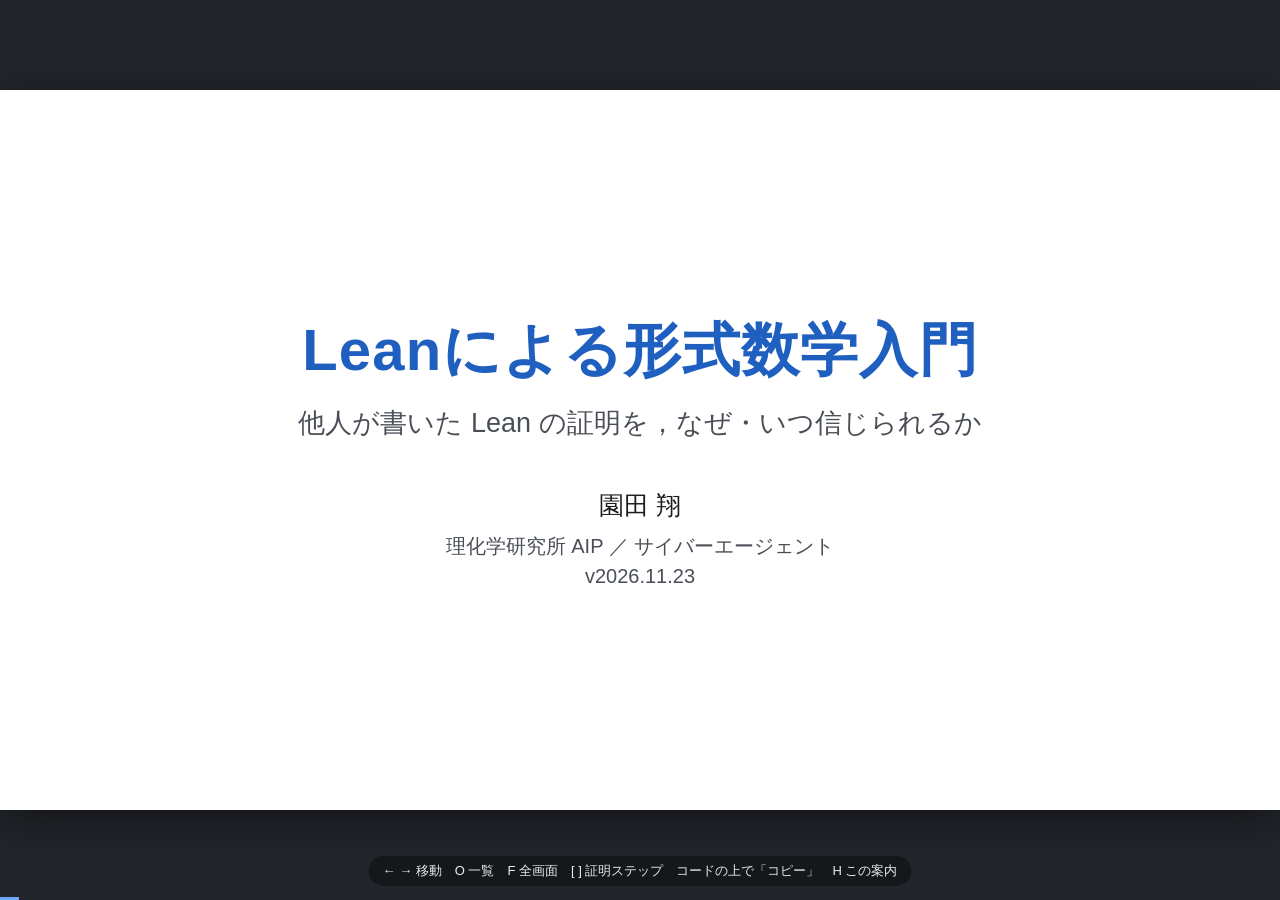
==== commit 9b9b656b: "modify order" ====
--- a/slides/lean-overview-ja.html
+++ b/slides/lean-overview-ja.html
@@ -48,9 +48,9 @@
         <li><strong>Lean で何ができるか</strong><br>
           <span class="muted">Lean とは，例，対話的な証明，形式化の利点と到達範囲</span></li>
         <li><strong>形式証明の仕組み</strong><br>
-          <span class="muted">行間を埋める，推論規則，型と項，Curry–Howard 対応，タクティック</span></li>
+          <span class="muted">証明の行間を埋める，自然演繹の推論規則，推論規則だけで書いた証明図</span></li>
         <li><strong>Lean の仕組み</strong><br>
-          <span class="muted">定理と定義の書き方，依存型，Lean の内部，単一化，定義的等価</span></li>
+          <span class="muted">型による証明，定理・定義の書き方，タクティック，Lean の内部</span></li>
         <li><strong>なぜ・いつ信頼できるか</strong><br>
           <span class="muted">カーネルと公理，無矛盾性，ジャンク値，<code>lake comparator</code></span></li>
         <li><strong>AI を使わない形式化</strong><br>
@@ -121,6 +121,8 @@
     <ul>
       <li><strong>Mathlib</strong>：コミュニティが育てている数学ライブラリ<br>
         <span class="small muted">代数，解析，測度論，確率論，位相，…</span></li>
+      <li>他の証明支援系：Rocq (Coq)，Isabelle/HOL，HOL Light，Agda，Mizar，Metamath など<br>
+        <span class="small muted">論理の土台（依存型理論，高階論理，集合論）が異なる</span></li>
     </ul>
   </div>
 </section>
@@ -552,6 +554,16 @@
   </div>
 </section>
 
+<!-- ======================================================================
+     3. Lean の仕組み
+     ====================================================================== -->
+
+<section class="slide divider">
+  <div class="num">3</div>
+  <h2>Lean の仕組み</h2>
+  <p>命題は型，証明は項．定理・定義・証明の書き方から，Lean の内部まで</p>
+</section>
+
 <section class="slide">
   <h2>型と項：すべての式は型をもつ</h2>
   <div class="cols c43">
@@ -585,53 +597,7 @@
         <li><code>Bool</code> と <code>Prop</code> は別物：<code>true : Bool</code> は計算する値，<code>True : Prop</code> は証明する命題</li>
       </ul>
       <div class="box key info small">
-        色を付けた 3 行：<strong>命題も型をもち（<code>Prop</code>），証明は，命題を型にもつ項</strong>として書かれる．<br>
-        なぜ命題を型として扱ってよいのかを，次のページで説明する．
-      </div>
-    </div>
-  </div>
-</section>
-
-<section class="slide">
-  <h2>Curry–Howard 対応：自然演繹は，ラムダ計算に対応する</h2>
-  <div class="cols c43">
-    <div>
-      <p class="small">推論規則は，<strong>型付きラムダ計算</strong>（関数型プログラミング言語の核）で項を作る規則と，1 対 1 に対応する<span class="muted">（Curry 1934，Howard 1969）</span>．</p>
-      <table class="full compact" style="font-size: .74em;">
-        <thead><tr><th>論理（自然演繹）</th><th>型付きラムダ計算</th><th>Lean での書き方</th></tr></thead>
-        <tbody>
-          <tr><td>命題 $P$</td><td>型</td><td><code>P : Prop</code></td></tr>
-          <tr><td style="white-space: nowrap;">$P$ の証明（導出図）</td><td>その型の<strong>項</strong>（プログラム）</td><td><code>h : P</code></td></tr>
-          <tr><td>仮定 $\Gamma$</td><td>型の付いた変数</td><td><code>(x : ℕ) (h : P)</code></td></tr>
-          <tr><td>$\to$ 導入 ／ 除去</td><td>関数を作る ／ 適用する</td><td><code>fun h =&gt; t</code> ／ <code>f h</code></td></tr>
-          <tr><td>$\land$ 導入 ／ 除去</td><td>組を作る ／ 成分を取り出す</td><td><code>⟨hP, hQ⟩</code> ／ <code>h.1</code>，<code>h.2</code></td></tr>
-          <tr><td>$\lor$ 導入 ／ 除去</td><td>直和に入れる ／ 場合分け</td><td><code>Or.inl h</code> ／ <code>h.elim f g</code></td></tr>
-          <tr><td>$\forall$ 導入 ／ 除去</td><td>依存関数（$\Pi$ 型）を作る ／ 適用</td><td><code>fun x =&gt; t</code> ／ <code>h a</code></td></tr>
-          <tr><td>$\exists$ 導入 ／ 除去</td><td>依存対（$\Sigma$ 型）を作る ／ 分解</td><td><code>⟨a, h⟩</code> ／ <code>h.elim f</code></td></tr>
-          <tr><td>$\lnot P$，矛盾 $\bot$</td><td>$P \to \bot$．$\bot$ は項のない型</td><td><code>P → False</code></td></tr>
-          <tr class="hl"><td>証明が正しい</td><td>項の型が合う</td><td>型検査が通る</td></tr>
-        </tbody>
-      </table>
-    </div>
-    <div>
-      <p class="small">例：三段論法（$\to$ 除去）は<strong>関数適用</strong>．導出図の各行に，項を書き添えることができる．</p>
-      <div style="font-size: .86em;">
-      $$
-      \dfrac{P \to Q \quad P}{Q}\,(\to E)
-      \ \ \leftrightsquigarrow\ \ 
-      \dfrac{f : P \to Q \quad x : P}{f\,x : Q}
-      $$
-      </div>
-<pre><code class="language-lean">theorem hoge (P Q : Prop)
-    (f : P → Q) (x : P) : Q :=
-  f x</code></pre>
-      <ul class="small">
-        <li><code>f</code> は「$P$ の証明を受け取って $Q$ の証明を返す関数」．<code>x</code> は $P$ の証明．<code>f x</code> は $Q$ の証明</li>
-        <li>読み方：<code>theorem 名前 (仮定) : 結論 := 証明項</code><span class="muted">（詳しくは第 3 部）</span></li>
-      </ul>
-      <div class="box key info small">
-        命題 ＝ 型，証明 ＝ 項，<strong>証明の検査 ＝ 型検査</strong>．<br>
-        Lean のような「型による証明」は，この対応の上に作られている．
+        色を付けた 3 行：<strong>命題も型をもち（<code>Prop</code>），証明は，命題を型にもつ項</strong>として書かれる．
       </div>
     </div>
   </div>
@@ -707,12 +673,120 @@
 </section>
 
 <section class="slide">
-  <h2>タクティック：証明項を自動で組み立てる仕組み</h2>
+  <h2>Curry–Howard 対応：自然演繹は，ラムダ計算に対応する</h2>
+  <div class="cols c43">
+    <div>
+      <p class="small">推論規則は，<strong>型付きラムダ計算</strong>（関数型プログラミング言語の核）で項を作る規則と，1 対 1 に対応する<span class="muted">（Curry 1934，Howard 1969）</span>．</p>
+      <table class="full compact" style="font-size: .74em;">
+        <thead><tr><th>論理（自然演繹）</th><th>型付きラムダ計算</th><th>Lean での書き方</th></tr></thead>
+        <tbody>
+          <tr><td>命題 $P$</td><td>型</td><td><code>P : Prop</code></td></tr>
+          <tr><td style="white-space: nowrap;">$P$ の証明（導出図）</td><td>その型の<strong>項</strong>（プログラム）</td><td><code>h : P</code></td></tr>
+          <tr><td>仮定 $\Gamma$</td><td>型の付いた変数</td><td><code>(x : ℕ) (h : P)</code></td></tr>
+          <tr><td>$\to$ 導入 ／ 除去</td><td>関数を作る ／ 適用する</td><td><code>fun h =&gt; t</code> ／ <code>f h</code></td></tr>
+          <tr><td>$\land$ 導入 ／ 除去</td><td>組を作る ／ 成分を取り出す</td><td><code>⟨hP, hQ⟩</code> ／ <code>h.1</code>，<code>h.2</code></td></tr>
+          <tr><td>$\lor$ 導入 ／ 除去</td><td>直和に入れる ／ 場合分け</td><td><code>Or.inl h</code> ／ <code>h.elim f g</code></td></tr>
+          <tr><td>$\forall$ 導入 ／ 除去</td><td>依存関数（$\Pi$ 型）を作る ／ 適用</td><td><code>fun x =&gt; t</code> ／ <code>h a</code></td></tr>
+          <tr><td>$\exists$ 導入 ／ 除去</td><td>依存対（$\Sigma$ 型）を作る ／ 分解</td><td><code>⟨a, h⟩</code> ／ <code>h.elim f</code></td></tr>
+          <tr><td>$\lnot P$，矛盾 $\bot$</td><td>$P \to \bot$．$\bot$ は項のない型</td><td><code>P → False</code></td></tr>
+          <tr class="hl"><td>証明が正しい</td><td>項の型が合う</td><td>型検査が通る</td></tr>
+        </tbody>
+      </table>
+    </div>
+    <div>
+      <p class="small">例：三段論法（$\to$ 除去）は<strong>関数適用</strong>．導出図の各行に，項を書き添えることができる．</p>
+      <div style="font-size: .86em;">
+      $$
+      \dfrac{P \to Q \quad P}{Q}\,(\to E)
+      \ \ \leftrightsquigarrow\ \ 
+      \dfrac{f : P \to Q \quad x : P}{f\,x : Q}
+      $$
+      </div>
+<pre><code class="language-lean">theorem hoge (P Q : Prop)
+    (f : P → Q) (x : P) : Q :=
+  f x</code></pre>
+      <ul class="small">
+        <li><code>f</code> は「$P$ の証明を受け取って $Q$ の証明を返す関数」．<code>x</code> は $P$ の証明．<code>f x</code> は $Q$ の証明</li>
+        <li>読み方：<code>theorem 名前 (仮定) : 結論 := 証明項</code><span class="muted">（詳しくは「定理の書き方」のページ）</span></li>
+      </ul>
+      <div class="box key info small">
+        命題 ＝ 型，証明 ＝ 項，<strong>証明の検査 ＝ 型検査</strong>．<br>
+        Lean のような「型による証明」は，この対応の上に作られている．
+      </div>
+    </div>
+  </div>
+</section>
+
+<section class="slide">
+  <h2>$\forall$ と $\exists$ は依存型<small>$\Pi$ 型と $\Sigma$ 型</small></h2>
+  <p class="small">Curry–Howard 対応の続き．$\forall$ と $\exists$ では，命題（型）の中に値 $x$ が現れる．これを表すのが<strong>依存型</strong>で，Lean の論理が「依存型理論」と呼ばれる理由．</p>
+  <div class="cols c43">
+    <div>
+      <table class="full compact">
+        <thead><tr><th></th><th>値に依存しない</th><th>値に依存する（依存型）</th><th>命題として読むと</th></tr></thead>
+        <tbody>
+          <tr><td><strong>関数</strong></td><td><code>α → β</code></td><td><code>(x : α) → β x</code>　$\Pi$ 型</td><td><code>∀ x : α, P x</code></td></tr>
+          <tr><td><strong>組</strong></td><td><code>α × β</code></td><td><code>(x : α) × β x</code>　$\Sigma$ 型</td><td><code>∃ x : α, P x</code></td></tr>
+        </tbody>
+      </table>
+<pre class="s"><code class="language-lean">-- Π 型：返り値の「型」が，引数の「値」に依存する
+example : (n : ℕ) → Fin (n + 1) := fun n =&gt; ⟨0, Nat.succ_pos n⟩
+example : ∀ n : ℕ, IsEven (2 * n) := fun n =&gt; ⟨n, rfl⟩
+
+-- Σ 型：第 2 成分の「型」が，第 1 成分の「値」に依存する
+example : (n : ℕ) × Fin (n + 1) := ⟨5, 3⟩
+example : ∃ n : ℕ, IsEven n := ⟨6, six_is_even⟩
+example : { n : ℕ // IsEven n } := ⟨6, six_is_even⟩   -- 部分型「偶数全体」</code></pre>
+      <p class="note"><code>∀ n, IsEven (2 * n)</code> の証明は「各 <code>n</code> に対して <code>IsEven (2 * n)</code> の証明を返す関数」．だから全称命題の証明は，関数のように引数に適用して使える．</p>
+    </div>
+    <div>
+      <h3 class="rule">工学的な御利益：次元は型の一部</h3>
+<pre class="s"><code class="language-lean">example (A : Matrix (Fin 2) (Fin 3) ℝ)
+        (B : Matrix (Fin 3) (Fin 4) ℝ) :
+    Matrix (Fin 2) (Fin 4) ℝ :=
+  A * B          -- 2×3 と 3×4 の積は 2×4</code></pre>
+<pre class="s"><code class="language-lean">example (A B : Matrix (Fin 2) (Fin 3) ℝ) :
+    Matrix (Fin 2) (Fin 3) ℝ :=
+  A * B
+-- error: failed to synthesize instance of type class
+--   HMul (Matrix (Fin 2) (Fin 3) ℝ)
+--        (Matrix (Fin 2) (Fin 3) ℝ) ?m</code></pre>
+      <ul class="small">
+        <li><code>Matrix (Fin m) (Fin n) ℝ</code> は値 <code>m</code>, <code>n</code> に依存する型</li>
+        <li>次元の合わない積は，証明以前に<strong>型エラー</strong>で弾かれる</li>
+      </ul>
+    </div>
+  </div>
+</section>
+
+<section class="slide">
+  <h2>定理の書き方：<code>theorem 名前 仮定 : 結論 := 証明項</code></h2>
+  <div class="anatomy">
+    <div class="seg kw"><code>theorem</code><span>&nbsp;</span></div>
+    <div class="seg nm"><code>add_even</code><span>定理名</span></div>
+    <div class="seg hy"><code>(m n : ℕ) (hm : IsEven m) (hn : IsEven n)</code><span>仮定（変数と，それについての条件）</span></div>
+    <div class="seg op"><code>:</code></div>
+    <div class="seg cc"><code>IsEven (m + n)</code><span>結論</span></div>
+    <div class="seg op"><code>:=</code></div>
+    <div class="seg pf"><code>…</code><span>証明項</span></div>
+  </div>
   <div class="cols">
     <div>
-<pre class="s"><code class="language-lean">def IsEven (n : ℕ) : Prop := ∃ k : ℕ, n = 2 * k
-
--- 推論規則を 1 つずつ書いた証明項（紙の上の証明図に対応する）
+      <ul class="small">
+        <li>仮定は <code>(名前 : 型)</code> の並び．<code>(m n : ℕ)</code> は変数．<code>(hm : IsEven m)</code> は
+          「$m$ は偶数である」という仮定に，<code>hm</code> という名前を付けたもの</li>
+        <li><code>:</code> の後が<strong>結論</strong>，<code>:=</code> の後が<strong>証明項</strong><span class="muted">（<code>by</code> と書けばタクティックで組み立てる）</span>．
+          証明項の型が結論と一致するかを，Lean が検査する</li>
+        <li><code>def 名前 引数 : 型 := 値</code> と同じ形をしている．<strong>定理とは，「結論」という型をもつ値（証明）の定義</strong></li>
+        <li><code>lemma</code> は <code>theorem</code> と同じ．<code>example</code> は名前を付けない定理</li>
+      </ul>
+      <div class="box key info small">
+        他人の定理を読むときは，<strong><code>:=</code> の前だけ読めば，何が主張されているかが分かる</strong>．
+        <code>:=</code> の後（証明）は Lean が検査する．
+      </div>
+    </div>
+    <div>
+<pre class="s"><code class="language-lean">-- 証明項：紙の上の証明図を，規則 1 つずつ項として書いたもの
 theorem add_even (m n : ℕ) (hm : IsEven m) (hn : IsEven n) :
     IsEven (m + n) :=
   Exists.elim hm fun a ha =&gt;              -- ∃ 除去
@@ -721,18 +795,91 @@
     (Eq.trans (congrArg₂ (· + ·) ha hb)   -- 代入
       (Nat.mul_add 2 a b).symm)           -- 分配法則
 
--- 同じ定理を，タクティックで書いた証明
+-- 定理の型：仮定を ∀ と → で書いたものと同じ
+#check @add_even
+-- add_even : ∀ (m n : ℕ), IsEven m → IsEven n → IsEven (m + n)
+
+-- 定理は関数．仮定の証明を渡すと，結論の証明が返る
+example : IsEven 12 := add_even 6 6 six_is_even six_is_even</code></pre>
+      <ul class="small">
+        <li>仮定を括弧で並べて書くのは，<code>∀</code> と <code>→</code> で書いた主張の略記にあたる</li>
+        <li>定理を「使う」とは，関数として引数（具体的な値と，仮定の証明）に適用すること</li>
+      </ul>
+    </div>
+  </div>
+</section>
+
+<section class="slide">
+  <h2>定義の書き方：<code>structure</code> と型クラス</h2>
+  <div class="cols">
+    <div>
+      <p class="small"><code>structure</code>：いくつかのデータと，それが満たす条件を束ねる．数学の「〜の組であって，〜を満たすもの」．</p>
+<pre class="s"><code class="language-lean">/-- 定義：調和振動子とは，正の質量 m と
+    正のばね定数 k の組である． -/
+structure Oscillator where
+  m : ℝ
+  k : ℝ
+  m_pos : 0 &lt; m
+  k_pos : 0 &lt; k
+
+/-- 定義：角振動数 ω = √(k/m) -/
+noncomputable def Oscillator.ω (S : Oscillator) : ℝ :=
+  Real.sqrt (S.k / S.m)
+
+/-- 定理：角振動数は正である． -/
+theorem Oscillator.ω_pos (S : Oscillator) : 0 &lt; S.ω :=
+  Real.sqrt_pos.mpr (div_pos S.k_pos S.m_pos)</code></pre>
+      <ul class="small">
+        <li>条件（<code>m_pos</code>，<code>k_pos</code>）も成分．<code>S.k_pos</code> と書いて証明の中で使える</li>
+        <li><code>noncomputable</code> は「実行できるプログラムにはならない」という印<span class="muted">（実数の平方根）</span>．証明には影響しない</li>
+      </ul>
+    </div>
+    <div>
+      <p class="small"><strong>型クラス</strong>（<code>class</code>）：型に付随する構造．<code>[MyMonoid M]</code> は「$M$ をモノイドとする」．</p>
+<pre class="xs"><code class="language-lean">/-- 定義：モノイド（結合的な積と単位元をもつ） -/
+class MyMonoid (M : Type) where
+  mul : M → M → M
+  one : M
+  mul_assoc : ∀ a b c : M, mul (mul a b) c = mul a (mul b c)
+  one_mul : ∀ a : M, mul one a = a
+  mul_one : ∀ a : M, mul a one = a
+
+/-- 例：自然数は，加法と 0 についてモノイドである． -/
+instance : MyMonoid ℕ where
+  mul := (· + ·)
+  one := 0
+  mul_assoc := Nat.add_assoc
+  one_mul := Nat.zero_add
+  mul_one := Nat.add_zero
+
+open MyMonoid in
+/-- 定理：単位元は一意である． -/
+theorem MyMonoid.one_unique {M : Type} [MyMonoid M] (e : M)
+    (he : ∀ a : M, mul e a = a) : e = one := by
+  rw [← mul_one e, he]</code></pre>
+      <ul class="small">
+        <li><code>instance</code> で具体例を登録すると，Lean が必要なときに自動で探す</li>
+        <li>Mathlib の「群 $G$」は <code>(G : Type) [Group G]</code>．群の公理も定理も，これだけで使える</li>
+      </ul>
+    </div>
+  </div>
+</section>
+
+<section class="slide">
+  <h2>タクティック：証明項を自動で組み立てる仕組み</h2>
+  <div class="cols">
+    <div>
+<pre class="s"><code class="language-lean">-- 「定理の書き方」の add_even と同じ定理を，タクティックで書いた証明
 theorem add_even' (m n : ℕ) (hm : IsEven m) (hn : IsEven n) :
     IsEven (m + n) := by
   obtain ⟨a, ha⟩ := hm       -- 「m = 2a と書ける」
   obtain ⟨b, hb⟩ := hn       -- 「n = 2b と書ける」
   exact ⟨a + b, by omega⟩    -- 「すると m + n = 2(a + b)」</code></pre>
       <ul class="small">
-        <li>規則を 1 つずつ書き下すのは，計算機の上でも実用的でない</li>
+        <li>証明項を，規則 1 つずつ手で書き下すのは，計算機の上でも実用的でない</li>
         <li><strong>タクティック</strong>：示すべき命題（ゴール）を見て，<strong>証明項を組み立てるプログラム</strong>．<code>by</code> の後に書く</li>
-      </ul>
-    </div>
-    <div>
+        <li>タクティックの 1 行は，ふつうの証明の 1 文に近い．行間は，タクティックが埋める</li>
+      </ul>
       <table class="full compact">
         <thead><tr><th>タクティック</th><th>埋める行間</th></tr></thead>
         <tbody>
@@ -741,6 +888,8 @@
           <tr><td><code>ring</code>，<code>omega</code>，<code>linarith</code></td><td>計算（数十〜数万ステップ）</td></tr>
         </tbody>
       </table>
+    </div>
+    <div>
 <pre class="s"><code class="language-lean">theorem sq_expand (a b : ℝ) :
     (a + b) ^ 2 = a ^ 2 + 2 * a * b + b ^ 2 := by
   ring
@@ -814,159 +963,6 @@
   </div>
 </section>
 
-<!-- ======================================================================
-     3. Lean の仕組み
-     ====================================================================== -->
-
-<section class="slide divider">
-  <div class="num">3</div>
-  <h2>Lean の仕組み</h2>
-  <p>定理と定義の書き方から，Lean の内部まで</p>
-</section>
-
-<section class="slide">
-  <h2>定理の書き方：<code>theorem 名前 仮定 : 結論 := 証明項</code></h2>
-  <div class="anatomy">
-    <div class="seg kw"><code>theorem</code><span>&nbsp;</span></div>
-    <div class="seg nm"><code>add_even</code><span>定理名</span></div>
-    <div class="seg hy"><code>(m n : ℕ) (hm : IsEven m) (hn : IsEven n)</code><span>仮定（変数と，それについての条件）</span></div>
-    <div class="seg op"><code>:</code></div>
-    <div class="seg cc"><code>IsEven (m + n)</code><span>結論</span></div>
-    <div class="seg op"><code>:=</code></div>
-    <div class="seg pf"><code>by …</code><span>証明項</span></div>
-  </div>
-  <div class="cols">
-    <div>
-      <ul class="small">
-        <li>仮定は <code>(名前 : 型)</code> の並び．<code>(m n : ℕ)</code> は変数．<code>(hm : IsEven m)</code> は
-          「$m$ は偶数である」という仮定に，<code>hm</code> という名前を付けたもの</li>
-        <li><code>:</code> の後が<strong>結論</strong>，<code>:=</code> の後が<strong>証明項</strong><span class="muted">（<code>by</code> と書けばタクティックで組み立てる）</span>．
-          証明項の型が結論と一致するかを，Lean が検査する</li>
-        <li><code>def 名前 引数 : 型 := 値</code> と同じ形をしている．<strong>定理とは，「結論」という型をもつ値（証明）の定義</strong></li>
-        <li><code>lemma</code> は <code>theorem</code> と同じ．<code>example</code> は名前を付けない定理</li>
-      </ul>
-      <div class="box key info small">
-        他人の定理を読むときは，<strong><code>:=</code> の前だけ読めば，何が主張されているかが分かる</strong>．
-        <code>:=</code> の後（証明）は Lean が検査する．
-      </div>
-    </div>
-    <div>
-<pre class="s"><code class="language-lean">-- 仮定を ∀ と → で書いても，同じ定理
-theorem add_even₂ :
-    ∀ m n : ℕ, IsEven m → IsEven n → IsEven (m + n) :=
-  fun m n hm hn =&gt; add_even m n hm hn
-
--- 定理は関数．仮定の証明を渡すと，結論の証明が返る
-#check add_even 6 6 six_is_even six_is_even
--- add_even 6 6 six_is_even six_is_even : IsEven (6 + 6)
-
-example : IsEven 12 := add_even 6 6 six_is_even six_is_even</code></pre>
-      <ul class="small">
-        <li><code>add_even</code> の型は <code>∀ m n, IsEven m → IsEven n → IsEven (m + n)</code>．
-          仮定を括弧で書くのは，その略記にあたる</li>
-        <li>定理を「使う」とは，関数として引数（具体的な値と，仮定の証明）に適用すること</li>
-      </ul>
-    </div>
-  </div>
-</section>
-
-<section class="slide">
-  <h2>定義の書き方：<code>structure</code> と型クラス</h2>
-  <div class="cols">
-    <div>
-      <p class="small"><code>structure</code>：いくつかのデータと，それが満たす条件を束ねる．数学の「〜の組であって，〜を満たすもの」．</p>
-<pre class="s"><code class="language-lean">/-- 定義：調和振動子とは，正の質量 m と
-    正のばね定数 k の組である． -/
-structure Oscillator where
-  m : ℝ
-  k : ℝ
-  m_pos : 0 &lt; m
-  k_pos : 0 &lt; k
-
-/-- 定義：角振動数 ω = √(k/m) -/
-noncomputable def Oscillator.ω (S : Oscillator) : ℝ :=
-  Real.sqrt (S.k / S.m)
-
-/-- 定理：角振動数は正である． -/
-theorem Oscillator.ω_pos (S : Oscillator) : 0 &lt; S.ω :=
-  Real.sqrt_pos.mpr (div_pos S.k_pos S.m_pos)</code></pre>
-      <ul class="small">
-        <li>条件（<code>m_pos</code>，<code>k_pos</code>）も成分．<code>S.k_pos</code> と書いて証明の中で使える</li>
-        <li><code>noncomputable</code> は「実行できるプログラムにはならない」という印<span class="muted">（実数の平方根）</span>．証明には影響しない</li>
-      </ul>
-    </div>
-    <div>
-      <p class="small"><strong>型クラス</strong>（<code>class</code>）：型に付随する構造．<code>[MyMonoid M]</code> は「$M$ をモノイドとする」．</p>
-<pre class="xs"><code class="language-lean">/-- 定義：モノイド（結合的な積と単位元をもつ） -/
-class MyMonoid (M : Type) where
-  mul : M → M → M
-  one : M
-  mul_assoc : ∀ a b c : M, mul (mul a b) c = mul a (mul b c)
-  one_mul : ∀ a : M, mul one a = a
-  mul_one : ∀ a : M, mul a one = a
-
-/-- 例：自然数は，加法と 0 についてモノイドである． -/
-instance : MyMonoid ℕ where
-  mul := (· + ·)
-  one := 0
-  mul_assoc := Nat.add_assoc
-  one_mul := Nat.zero_add
-  mul_one := Nat.add_zero
-
-open MyMonoid in
-/-- 定理：単位元は一意である． -/
-theorem MyMonoid.one_unique {M : Type} [MyMonoid M] (e : M)
-    (he : ∀ a : M, mul e a = a) : e = one := by
-  rw [← mul_one e, he]</code></pre>
-      <ul class="small">
-        <li><code>instance</code> で具体例を登録すると，Lean が必要なときに自動で探す</li>
-        <li>Mathlib の「群 $G$」は <code>(G : Type) [Group G]</code>．群の公理も定理も，これだけで使える</li>
-      </ul>
-    </div>
-  </div>
-</section>
-
-<section class="slide">
-  <h2>$\forall$ と $\exists$ は依存型<small>$\Pi$ 型と $\Sigma$ 型</small></h2>
-  <div class="cols c43">
-    <div>
-      <table class="full compact">
-        <thead><tr><th></th><th>値に依存しない</th><th>値に依存する（依存型）</th><th>命題として読むと</th></tr></thead>
-        <tbody>
-          <tr><td><strong>関数</strong></td><td><code>α → β</code></td><td><code>(x : α) → β x</code>　$\Pi$ 型</td><td><code>∀ x : α, P x</code></td></tr>
-          <tr><td><strong>組</strong></td><td><code>α × β</code></td><td><code>(x : α) × β x</code>　$\Sigma$ 型</td><td><code>∃ x : α, P x</code></td></tr>
-        </tbody>
-      </table>
-<pre class="s"><code class="language-lean">-- Π 型：返り値の「型」が，引数の「値」に依存する
-example : (n : ℕ) → Fin (n + 1) := fun n =&gt; ⟨0, Nat.succ_pos n⟩
-example : ∀ n : ℕ, IsEven (2 * n) := fun n =&gt; ⟨n, rfl⟩
-
--- Σ 型：第 2 成分の「型」が，第 1 成分の「値」に依存する
-example : (n : ℕ) × Fin (n + 1) := ⟨5, 3⟩
-example : ∃ n : ℕ, IsEven n := ⟨6, six_is_even⟩
-example : { n : ℕ // IsEven n } := ⟨6, six_is_even⟩   -- 部分型「偶数全体」</code></pre>
-      <p class="note"><code>∀ n, IsEven (2 * n)</code> の証明は「各 <code>n</code> に対して <code>IsEven (2 * n)</code> の証明を返す関数」．だから全称命題の証明は，関数のように引数に適用して使える．</p>
-    </div>
-    <div>
-      <h3 class="rule">工学的な御利益：次元は型の一部</h3>
-<pre class="s"><code class="language-lean">example (A : Matrix (Fin 2) (Fin 3) ℝ)
-        (B : Matrix (Fin 3) (Fin 4) ℝ) :
-    Matrix (Fin 2) (Fin 4) ℝ :=
-  A * B          -- 2×3 と 3×4 の積は 2×4</code></pre>
-<pre class="s"><code class="language-lean">example (A B : Matrix (Fin 2) (Fin 3) ℝ) :
-    Matrix (Fin 2) (Fin 3) ℝ :=
-  A * B
--- error: failed to synthesize instance of type class
---   HMul (Matrix (Fin 2) (Fin 3) ℝ)
---        (Matrix (Fin 2) (Fin 3) ℝ) ?m</code></pre>
-      <ul class="small">
-        <li><code>Matrix (Fin m) (Fin n) ℝ</code> は値 <code>m</code>, <code>n</code> に依存する型</li>
-        <li>次元の合わない積は，証明以前に<strong>型エラー</strong>で弾かれる</li>
-      </ul>
-    </div>
-  </div>
-</section>
-
 <section class="slide">
   <h2>Lean の中で起きていること</h2>
   <div class="flow" style="margin-bottom: 8px;">
@@ -1048,7 +1044,7 @@
 <pre data-nocopy><code class="language-lean">-- ?n + ?m = ?m + ?n  と
 --  x +  y =  y +  x  を一致させる
 -- ↦  ?n := x,  ?m := y</code></pre>
-      <div class="who">エラボレータ（次ページ）</div>
+      <div class="who">エラボレータ</div>
     </div>
     <div class="card">
       <div class="hd"><span class="name">型クラス解決</span><span class="en">instance synthesis</span></div>
@@ -1088,7 +1084,7 @@
   </div>
 </section>
 
-<section class="slide">
+<!-- <section class="slide">
   <h2>単一化：穴 <code>?a</code> に何を入れれば，2 つの式が一致するか</h2>
   <div class="cols">
     <div>
@@ -1134,10 +1130,10 @@
       </div>
     </div>
   </div>
-</section>
-
-<section class="slide">
-  <h2>正規化と，2 種類の「等しい」<small>definitionally equal と外延性</small></h2>
+</section> -->
+
+<section class="slide">
+  <h2>いろいろな「等しい」<small>定義的等価（definitionally equal），命題的等価，外延性</small></h2>
   <div class="cols">
     <div>
       <p class="small">自然数の加法は，<strong>第 2 引数</strong>についての再帰で定義されている（概略）：</p>
@@ -1212,7 +1208,7 @@
           <li>証明を書いた人，書いた AI</li>
         </ul>
       </div>
-      <p class="note">独立した実装のカーネル：nanoda（Rust），Lean4Lean（Lean），con-leche，con-ron など．</p>
+      <p class="note">独立した実装のカーネル：nanoda（Rust），Lean4Lean（Lean），con-leche（Lean），con-ron（Rust）など．<br>con-leche と con-ron には，無矛盾性の形式的な証明が付いている（次ページ）．</p>
     </div>
     <div>
 <pre><code class="language-lean">-- #print axioms：証明が最終的に依存する公理をすべて表示する
@@ -1243,51 +1239,45 @@
 
 <section class="slide">
   <h2>Lean の論理そのものは無矛盾か<small>CIC と集合論</small></h2>
-  <div class="cols c32">
-    <div>
-      <p class="small">型検査が保証するのは「証明が規則に従っている」ことだけ．規則そのもの（型理論）から矛盾が出ないことは，別に示す必要がある．</p>
-      <ul class="small">
-        <li><strong>無矛盾</strong>：<code>False</code> の証明項が 1 つも存在しないこと．もし存在すれば，爆発律によって，すべての命題が証明できてしまう</li>
-        <li>Lean の論理は <strong>CIC</strong>（Calculus of Inductive Constructions：依存型，帰納型，宇宙の階層）の一種に，前ページの 3 つの公理を加えたもの．Rocq (Coq) も CIC に基づく</li>
-      </ul>
-      <table class="full compact">
-        <thead><tr><th>文献</th><th>示されたこと</th></tr></thead>
-        <tbody>
-          <tr><td class="nowrap"><a href="https://doi.org/10.1007/BFb0014566">Werner (1997)</a></td>
-            <td>CIC と集合論は，互いに相手を表現できる．CIC の宇宙の個数が，集合論の<strong>到達不能基数</strong>の個数に対応する</td></tr>
-          <tr><td class="nowrap"><a href="https://github.com/digama0/lean-type-theory">Carneiro (2019)</a></td>
-            <td>Lean の型理論（3 つの公理を含む）のモデルを，集合論の中に作った．型は集合，項は要素，<code>Prop</code> は $\{\emptyset, \{\ast\}\}$</td></tr>
-          <tr class="hl"><td>合わせると</td>
-            <td>Lean の型理論は，「ZFC ＋ 各 $n$ について $n$ 個の到達不能基数」と<strong>等無矛盾</strong>：一方が無矛盾なら，他方も無矛盾</td></tr>
-          <tr><td class="nowrap"><a href="https://arxiv.org/abs/2610.30433">Bresolin–Mamino (2026)</a></td>
-            <td>2 階算術の命題については，両者で証明できるものが一致する</td></tr>
-        </tbody>
-      </table>
-      <p class="note mb0">到達不能基数：ZFC では存在を証明できない，大きな無限．巨大基数の仮定としては弱く，Grothendieck 宇宙の存在と同じ仮定．
-        Carneiro のモデルは，「命題と証明＝集合と要素」の図と同じ見方に立つ．</p>
-    </div>
-    <div>
-      <div class="box warn">
-        <h3>証明できることの限界</h3>
-        <ul class="small mb0">
-          <li>Gödel の第 2 不完全性定理により，Lean の無矛盾性を Lean の中で証明することはできない</li>
-          <li>示せるのは<strong>相対的な無矛盾性</strong>．Lean の論理を疑うことは，集合論（ふつうの数学の土台）を疑うことと，ほぼ同じ</li>
-        </ul>
-      </div>
-      <div class="box plain">
-        <h3>この結果が扱っていないもの</h3>
-        <ul class="small mb0">
-          <li>カーネルの実装が，型理論のとおりか（前ページ）．<a href="https://arxiv.org/abs/2403.14064">Lean4Lean</a> は，Lean で書いたカーネルの正しさを Lean で証明する試みで，一部が証明済み</li>
-          <li>利用者が足した公理（下の例）</li>
-        </ul>
-      </div>
-<pre class="xs"><code class="language-lean">-- 公理は自由に足せる．偽の公理を足せば False が証明できる
-axiom bad : (1 : ℕ) = 2
-theorem oops : False := absurd bad (by decide)
-
-#print axioms oops    -- 'oops' depends on axioms: [bad]</code></pre>
-    </div>
-  </div>
+  <p class="small"><strong>無矛盾</strong>とは，<code>False</code> の証明項が 1 つも存在しないこと．型検査は「証明が規則に従っている」ことしか保証しないので，規則そのもの（型理論）の無矛盾性は別に示す．
+    Lean の論理は <strong>CIC</strong>（依存型，帰納型，宇宙の階層）の一種に，前ページの 3 つの公理を加えたもの．</p>
+  <table class="full compact">
+    <thead><tr><th>文献</th><th>対象</th><th>示されたこと</th></tr></thead>
+    <tbody>
+      <tr><td class="nowrap"><a href="https://doi.org/10.1007/BFb0014566">Werner (1997)</a></td><td class="nowrap">CIC</td>
+        <td>CIC と集合論は，互いに相手を表現できる．宇宙の個数が，<strong>到達不能基数</strong>の個数に対応する</td></tr>
+      <tr><td class="nowrap"><a href="https://github.com/digama0/lean-type-theory">Carneiro (2019)</a></td><td class="nowrap"><strong>Lean 3</strong></td>
+        <td>型理論（3 つの公理を含む）のモデルを，集合論の中に構成した<span class="muted">（型は集合，項は要素）</span></td></tr>
+      <tr><td class="nowrap"><a href="https://arxiv.org/abs/2403.14064">Lean4Lean (2025)</a></td><td class="nowrap"><strong>Lean 4</strong></td>
+        <td>入れ子の帰納型，構造体の η などが加わり，上の証明は直接には使えない．定式化し直す試み<span class="muted">（進行中）</span></td></tr>
+      <tr class="hl"><td class="nowrap"><a href="https://github.com/leanprover/con-leche">con-leche (2026)</a></td><td class="nowrap"><strong>Lean 4</strong></td>
+        <td>別実装のカーネル．<strong>受理した環境が，集合論の中にモデルをもつ</strong>ことを，Lean で形式的に証明した．
+          したがって <code>False</code> の証明は受理されない<span class="muted">（モデルは Carneiro に従う．con-ron はその Rust 版）</span></td></tr>
+      <tr><td class="nowrap"><a href="https://arxiv.org/abs/2610.30433">Bresolin–Mamino (2026)</a></td><td class="nowrap"><strong>Lean 4</strong></td>
+        <td>2 階算術の命題は，Lean と集合論とで，証明できるものが一致する<span class="muted">（定式化は Carneiro (2019) による）</span></td></tr>
+    </tbody>
+  </table>
+  <div class="cols consist">
+    <div class="box warn">
+      <h3>正確には：集合論に対する相対的な無矛盾性</h3>
+      <ul class="mb0">
+        <li><strong>Lean 3</strong>：型理論が無矛盾 $\iff$ どの自然数 $n$ についても，「ZFC ＋ 到達不能基数が $n$ 個存在する」が無矛盾</li>
+        <li><strong>Lean 4</strong>：「ZF ＋ Grothendieck 宇宙の無限列」のモデルがあれば，con-leche が受理する環境は無矛盾</li>
+        <li>どちらも，ZFC の無矛盾性より<strong>真に強い</strong>仮定：Lean は ZFC の無矛盾性を証明できるので，
+          ZFC の無矛盾性から Lean の無矛盾性は導けない（第 2 不完全性定理）．ZFC が矛盾すれば Lean も矛盾する</li>
+      </ul>
+    </div>
+    <div class="box plain">
+      <h3>これらの結果が扱っていないもの</h3>
+      <ul class="mb0">
+        <li>仮定なしの無矛盾性．Lean の無矛盾性を Lean の中で証明することはできない（第 2 不完全性定理）．
+          con-leche の証明も，集合論のモデルの存在を仮定している</li>
+        <li>con-leche の証明を検査したのは，Lean の公式カーネル．コンパイラと実行時ライブラリの正しさも仮定している</li>
+        <li>利用者が足した公理（<code>#print axioms</code> で確認する）</li>
+      </ul>
+    </div>
+  </div>
+  <p class="note mb0">到達不能基数：ZFC では存在を証明できない，大きな無限．その存在は，Grothendieck 宇宙の存在と同値．</p>
 </section>
 
 <section class="slide">
@@ -2751,7 +2741,7 @@
   <h2>まとめ</h2>
   <div class="cols">
     <div>
-      <h3 class="rule">形式証明の仕組み</h3>
+      <h3 class="rule">形式証明と Lean の仕組み</h3>
       <ul class="small">
         <li>形式証明 ＝ 証明の行間を，<strong>自然演繹の推論規則だけ</strong>で埋めたもの．検査は機械的</li>
         <li>Curry–Howard 対応：命題は型，証明は項，<strong>証明の検査は型検査</strong></li>
@@ -2759,7 +2749,7 @@
       </ul>
       <h3 class="rule">なぜ・いつ信頼できるか</h3>
       <ul class="small">
-        <li><strong>なぜ</strong>：信頼するのは小さなカーネルと公理と主張だけ．論理そのものは，集合論と等無矛盾．証明を書いた人・AI・タクティックは信頼しなくてよい</li>
+        <li><strong>なぜ</strong>：信頼するのは小さなカーネルと公理と主張だけ．論理の無矛盾性は，集合論（ZFC ＋ 到達不能基数）の無矛盾性に帰着する．証明を書いた人・AI・タクティックは信頼しなくてよい</li>
         <li><strong>いつ</strong>：主張を読み，ゼロからビルドでき，公理が標準の 3 つで，<code>lake comparator</code> と別実装のカーネルが受理したとき</li>
         <li>機械が検査できないのは「主張が意図どおりか」．定義とジャンク値は人間が読む</li>
       </ul>
@@ -2799,7 +2789,7 @@
         Avigad–Massot, <em>Mathematics in Lean</em>；Avigad ほか, <em>Theorem Proving in Lean 4</em>；<em>The Lean Language Reference</em></li>
       <li>Comparator：<a href="https://github.com/leanprover/comparator">leanprover/comparator</a>（Lean 4.35 以降は <code>lake comparator</code>）</li>
       <li>別実装のカーネル：<a href="https://github.com/ammkrn/nanoda_lib">nanoda</a>，<a href="https://github.com/digama0/lean4lean">lean4lean</a></li>
-      <li>型理論の無矛盾性：<a href="https://doi.org/10.1007/BFb0014566">Werner (1997)</a>，<a href="https://github.com/digama0/lean-type-theory">Carneiro (2019)</a>，<a href="https://arxiv.org/abs/2610.30433">Bresolin–Mamino (2026)</a>，<a href="https://arxiv.org/abs/2403.14064">Lean4Lean</a></li>
+      <li>型理論の無矛盾性：<a href="https://doi.org/10.1007/BFb0014566">Werner (1997)</a>，<a href="https://github.com/digama0/lean-type-theory">Carneiro (2019)</a>，<a href="https://arxiv.org/abs/2610.30433">Bresolin–Mamino (2026)</a>，<a href="https://arxiv.org/abs/2403.14064">Lean4Lean</a>，<a href="https://github.com/leanprover/con-leche">con-leche</a>（<a href="https://leodemoura.github.io/blog/2026-10-15-lean-now-ships-with-verified-kernels/">解説</a>）</li>
       <li>健全性バグの報告と修正：Lean <a href="https://lean-lang.org/doc/reference/latest/releases/v4.32.1/">4.32.1</a>，<a href="https://lean-lang.org/doc/reference/latest/releases/v4.32.2/">4.32.2</a> のリリースノート</li>
       <li>LeanArchitect：<a href="https://github.com/hanwenzhu/LeanArchitect">hanwenzhu/LeanArchitect</a>　／　<a href="https://github.com/PatrickMassot/leanblueprint">leanblueprint</a></li>
       <li>ひな形：<a href="https://github.com/shosonoda/temp-lean-architect">shosonoda/temp-lean-architect</a></li>
--- a/slides/deck/deck.css
+++ b/slides/deck/deck.css
@@ -545,6 +545,13 @@
 .slide table.rules tr.sep td { border-bottom: 2px solid var(--line); }
 
 /* 行番号つきの形式証明（Fitch 流） */
+/* 無矛盾性のスライド：2 つの箱を詰めて組む */
+.cols.consist { gap: 20px; align-items: stretch; }
+.cols.consist .box { margin-bottom: 8px; padding: 8px 14px; }
+.cols.consist .box h3 { font-size: .9em; }
+.cols.consist .box ul { font-size: .78em; line-height: 1.45; }
+.cols.consist .box li { margin-bottom: 3px; }
+
 /* 証明図（Gentzen 式の横線）．式の位置は deck.js の layoutProofTrees が決める */
 .ptree { position: relative; margin: 0 auto; font-size: 20px; line-height: 1.3; }
 .ptree .f, .ptree .r { position: absolute; white-space: nowrap; }
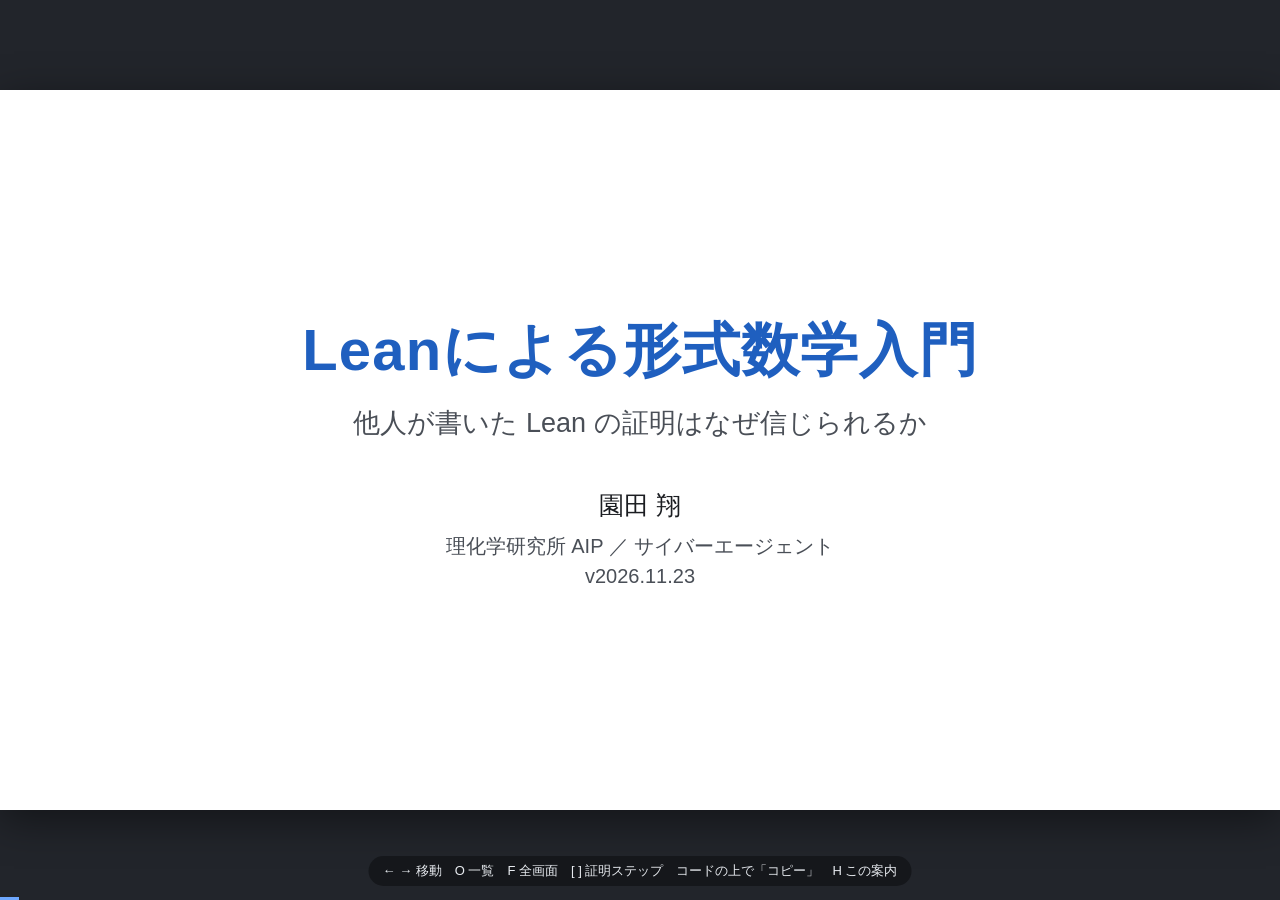
==== commit c6bd6f02: "modify title" ====
--- a/slides/lean-overview-ja.html
+++ b/slides/lean-overview-ja.html
@@ -34,7 +34,7 @@
 
 <section class="slide title">
   <h1>Leanによる形式数学入門</h1>
-  <div class="subtitle">他人が書いた Lean の証明を，なぜ・いつ信じられるか</div>
+  <div class="subtitle">他人が書いた Lean の証明はなぜ信じられるか</div>
   <div class="author">園田 翔</div>
   <div class="affil">理化学研究所 AIP ／ サイバーエージェント</div>
   <div class="date">v2026.11.23</div>
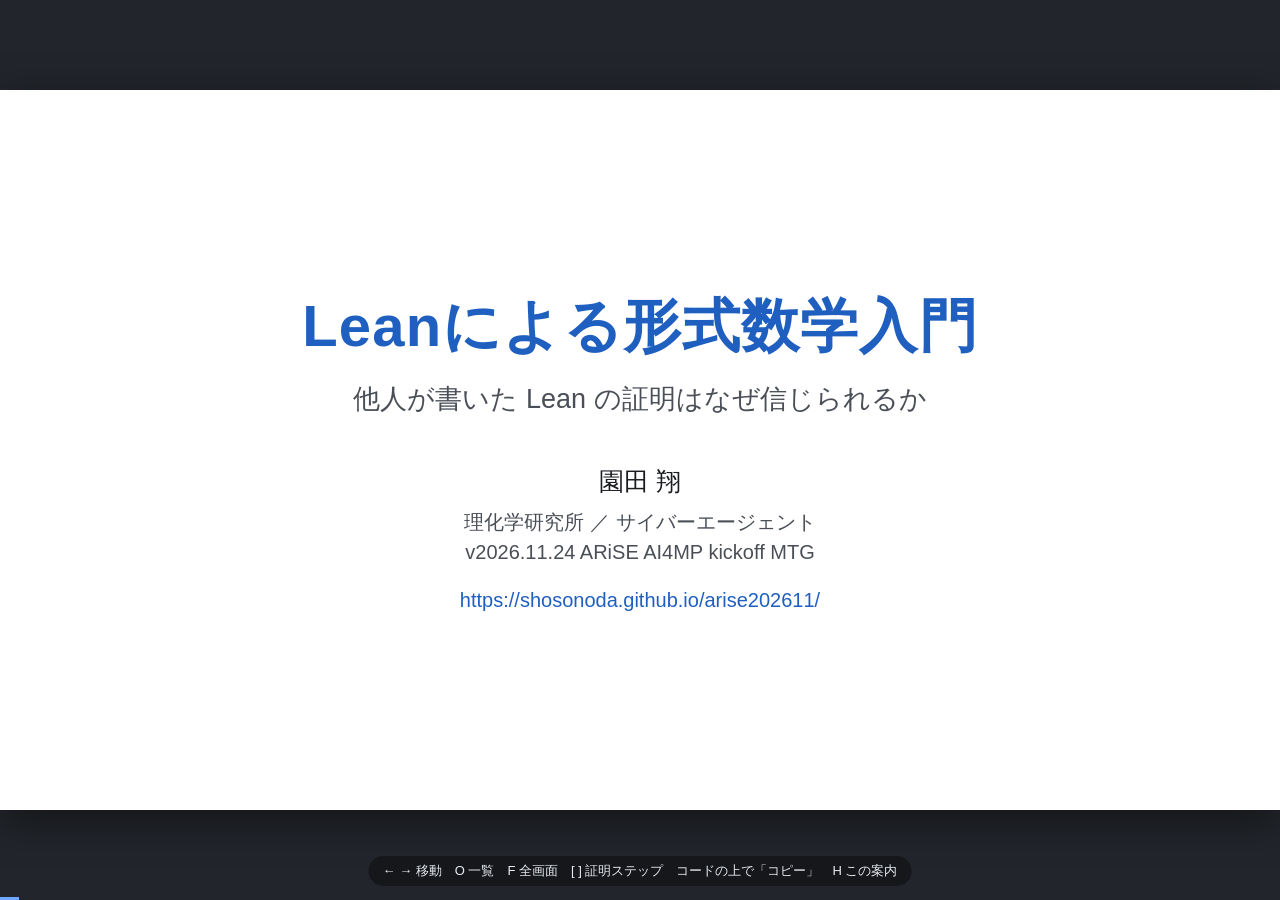
==== commit 720cdc71: "Update slides: bug table, review fixes, public URL on the title slide" ====
--- a/slides/lean-overview-ja.html
+++ b/slides/lean-overview-ja.html
@@ -3,7 +3,7 @@
 <head>
 <meta charset="utf-8">
 <meta name="viewport" content="width=device-width, initial-scale=1">
-<title>Leanによる形式数学入門 — 他人が書いた Lean の証明を，なぜ・いつ信じられるか</title>
+<title>Leanによる形式数学入門 — 他人が書いた Lean の証明はなぜ信じられるか</title>
 <meta name="author" content="園田 翔">
 <link rel="stylesheet" href="deck/katex/katex.min.css">
 <link rel="stylesheet" href="deck/deck.css">
@@ -36,8 +36,9 @@
   <h1>Leanによる形式数学入門</h1>
   <div class="subtitle">他人が書いた Lean の証明はなぜ信じられるか</div>
   <div class="author">園田 翔</div>
-  <div class="affil">理化学研究所 AIP ／ サイバーエージェント</div>
-  <div class="date">v2026.11.23</div>
+  <div class="affil">理化学研究所 ／ サイバーエージェント</div>
+  <div class="date">v2026.11.24 ARiSE AI4MP kickoff MTG</div>
+  <div class="url"><a href="https://shosonoda.github.io/arise202611/">https://shosonoda.github.io/arise202611/</a></div>
 </section>
 
 <section class="slide">
@@ -50,7 +51,7 @@
         <li><strong>形式証明の仕組み</strong><br>
           <span class="muted">証明の行間を埋める，自然演繹の推論規則，推論規則だけで書いた証明図</span></li>
         <li><strong>Lean の仕組み</strong><br>
-          <span class="muted">型による証明，定理・定義の書き方，タクティック，Lean の内部</span></li>
+          <span class="muted">型による証明，定理・定義の書き方，タクティク，Lean の内部</span></li>
         <li><strong>なぜ・いつ信頼できるか</strong><br>
           <span class="muted">カーネルと公理，無矛盾性，ジャンク値，<code>lake comparator</code></span></li>
         <li><strong>AI を使わない形式化</strong><br>
@@ -73,7 +74,7 @@
         <ul class="small mb0">
           <li>形式証明は，証明の行間を<em>推論規則だけ</em>で埋めたもの．検査は機械的な計算（<em>型検査</em>）になる</li>
           <li>信頼すべきものは小さい：<em>カーネル</em>，<em>公理</em>，<em>定理の主張</em></li>
-          <li>だから証明は読まなくてよい．人間は「主張が意図どおりか」を読む</li>
+          <li>だから，正しさを確かめるために証明を読む必要はない．人間は「主張が意図どおりか」を読む</li>
         </ul>
       </div>
       <p class="note">Lean を「書ける」ようになるには時間がかかるので，今日は「読める・確かめられる」ことを目標にする．<br>
@@ -145,7 +146,7 @@
   -- 3 が IsEven 6 の証拠である
   exact ⟨3, six_eq⟩
 
-/-- 同じ定理．証拠 3 だけ渡して，残りは Lean に任せる． -/
+/-- 同じ定理．証拠 3 を渡す（残りは rfl で閉じる）． -/
 theorem six_is_even' : IsEven 6 := by
   use 3</code></pre>
     </div>
@@ -154,9 +155,9 @@
       <ul class="small">
         <li><code>IsEven</code> は，自然数を受け取って<strong>命題</strong>を返す関数（述語）</li>
         <li><code>def</code> が<strong>定義</strong>，<code>theorem</code> が<strong>定理</strong>，<code>:=</code> の後が<strong>証明</strong><span class="muted">（書き方は第 3 部）</span></li>
-        <li><code>by</code> の後は<strong>タクティック</strong>（証明の 1 ステップ）の列</li>
+        <li><code>by</code> の後は<strong>タクティク</strong>（証明の 1 ステップ）の列</li>
         <li><code>⟨3, six_eq⟩</code> は「証拠 3」と「3 が条件を満たすことの証明」の組</li>
-        <li><code>decide</code>, <code>use</code> は計算で確かめられることを自動で埋める</li>
+        <li><code>decide</code> は，計算で真偽を判定する．<code>use 3</code> は証拠 3 を渡す<span class="muted">（残りが <code>rfl</code> で済めば，そこで閉じる）</span></li>
       </ul>
       <div class="box plain small">
         ブラウザで試せる：<a href="https://live.lean-lang.org/">live.lean-lang.org</a><br>
@@ -197,7 +198,7 @@
         <li>エディタ（VS Code）の右側 <strong>Infoview</strong> に，カーソル位置での<strong>ゴール</strong>が表示される</li>
         <li><code>⊢</code> の上：いま使える変数と仮定（<strong>ローカルコンテキスト</strong> $\Gamma$）<br>
             <code>⊢</code> の下：これから示すこと</li>
-        <li>タクティックを 1 行書くたびに，ゴールが書き換わる</li>
+        <li>タクティクを 1 行書くたびに，ゴールが書き換わる</li>
       </ul>
       <p class="note">上の図は Infoview の表示を再現したもの．コードの行をクリックするか，◀ ▶（キーボードでは <code>[</code> <code>]</code>）で進められる．</p>
     </div>
@@ -218,7 +219,7 @@
         <li>知識を<strong>再利用できる形</strong>で蓄積できる<span class="small muted">　例：Mathlib</span></li>
         <li>証明の構造が見える<span class="small muted">　例：blueprint，依存グラフ</span></li>
         <li>証明を整理する過程で，<strong>隠れた仮定</strong>や<strong>より強い主張</strong>が見つかる</li>
-        <li><strong>AI の検証器</strong>になる：AI が 1 人で試行錯誤でき，誤った証明は決して通らない</li>
+        <li><strong>AI の検証器</strong>になる：AI が 1 人で試行錯誤でき，誤った証明は通らない</li>
       </ul>
       <div class="box plain small">
         物理・工学の文脈では：「この式変形はどの仮定の下で正しいのか」
@@ -306,7 +307,7 @@
       </div>
       <ul class="small">
         <li>推論規則は，十数個の決まった型<span class="muted">（次ページ：<strong>自然演繹</strong>）</span></li>
-        <li>各ステップで「どの規則を，どこに使ったか」まで書く．それ以外の飛躍は許されない</li>
+        <li>各ステップで「どの規則を，どこに使ったか」まで書く．</li>
       </ul>
     </div>
   </div>
@@ -630,7 +631,7 @@
       <text x="328" y="278" font-size="22" text-anchor="middle" fill="#c9ced6" class="t-body">∅</text>
       <text x="220" y="330" font-size="13.5" text-anchor="middle" fill="#c62828" font-weight="700" class="t-body">偽の命題 ＝ 空集合（証明が存在しない）</text>
       <!-- 未解決 -->
-      <text x="220" y="362" font-size="15" text-anchor="middle" fill="#1b1d21" class="t-code">RiemannHypothesis</text>
+      <text x="220" y="362" font-size="15" text-anchor="middle" fill="#1b1d21" class="t-code">P = NP</text>
       <ellipse cx="220" cy="406" rx="150" ry="34" fill="#fff" stroke="#9a6700" stroke-width="2" stroke-dasharray="6 5"/>
       <text x="220" y="414" font-size="22" text-anchor="middle" fill="#9a6700" font-weight="700" class="t-body">？</text>
       <text x="220" y="462" font-size="13.5" text-anchor="middle" fill="#9a6700" font-weight="700" class="t-body">未解決の命題：空か 1 点か，まだ分からない</text>
@@ -735,7 +736,7 @@
 
 -- Σ 型：第 2 成分の「型」が，第 1 成分の「値」に依存する
 example : (n : ℕ) × Fin (n + 1) := ⟨5, 3⟩
-example : ∃ n : ℕ, IsEven n := ⟨6, six_is_even⟩
+example : ∃ n : ℕ, IsEven n := ⟨6, six_is_even⟩       -- 組の形をした命題
 example : { n : ℕ // IsEven n } := ⟨6, six_is_even⟩   -- 部分型「偶数全体」</code></pre>
       <p class="note"><code>∀ n, IsEven (2 * n)</code> の証明は「各 <code>n</code> に対して <code>IsEven (2 * n)</code> の証明を返す関数」．だから全称命題の証明は，関数のように引数に適用して使える．</p>
     </div>
@@ -775,7 +776,7 @@
       <ul class="small">
         <li>仮定は <code>(名前 : 型)</code> の並び．<code>(m n : ℕ)</code> は変数．<code>(hm : IsEven m)</code> は
           「$m$ は偶数である」という仮定に，<code>hm</code> という名前を付けたもの</li>
-        <li><code>:</code> の後が<strong>結論</strong>，<code>:=</code> の後が<strong>証明項</strong><span class="muted">（<code>by</code> と書けばタクティックで組み立てる）</span>．
+        <li><code>:</code> の後が<strong>結論</strong>，<code>:=</code> の後が<strong>証明項</strong><span class="muted">（<code>by</code> と書けばタクティクで組み立てる）</span>．
           証明項の型が結論と一致するかを，Lean が検査する</li>
         <li><code>def 名前 引数 : 型 := 値</code> と同じ形をしている．<strong>定理とは，「結論」という型をもつ値（証明）の定義</strong></li>
         <li><code>lemma</code> は <code>theorem</code> と同じ．<code>example</code> は名前を付けない定理</li>
@@ -866,10 +867,10 @@
 </section>
 
 <section class="slide">
-  <h2>タクティック：証明項を自動で組み立てる仕組み</h2>
+  <h2>タクティク：証明項を自動で組み立てる仕組み</h2>
   <div class="cols">
     <div>
-<pre class="s"><code class="language-lean">-- 「定理の書き方」の add_even と同じ定理を，タクティックで書いた証明
+<pre class="s"><code class="language-lean">-- 「定理の書き方」の add_even と同じ定理を，タクティクで書いた証明
 theorem add_even' (m n : ℕ) (hm : IsEven m) (hn : IsEven n) :
     IsEven (m + n) := by
   obtain ⟨a, ha⟩ := hm       -- 「m = 2a と書ける」
@@ -877,15 +878,16 @@
   exact ⟨a + b, by omega⟩    -- 「すると m + n = 2(a + b)」</code></pre>
       <ul class="small">
         <li>証明項を，規則 1 つずつ手で書き下すのは，計算機の上でも実用的でない</li>
-        <li><strong>タクティック</strong>：示すべき命題（ゴール）を見て，<strong>証明項を組み立てるプログラム</strong>．<code>by</code> の後に書く</li>
-        <li>タクティックの 1 行は，ふつうの証明の 1 文に近い．行間は，タクティックが埋める</li>
+        <li><strong>タクティク</strong>：示すべき命題（ゴール）を見て，<strong>証明項を組み立てるプログラム</strong>．<code>by</code> の後に書く</li>
+        <li>タクティクの 1 行は，ふつうの証明の 1 文に近い．行間は，タクティクが埋める</li>
       </ul>
       <table class="full compact">
-        <thead><tr><th>タクティック</th><th>埋める行間</th></tr></thead>
+        <thead><tr><th>タクティク</th><th>埋める行間</th></tr></thead>
         <tbody>
-          <tr><td><code>intro</code>，<code>apply</code>，<code>exact</code>，<code>obtain</code></td><td>推論規則 1 つ分</td></tr>
-          <tr><td><code>rw</code>，<code>simp</code></td><td>等式による書き換えの列</td></tr>
-          <tr><td><code>ring</code>，<code>omega</code>，<code>linarith</code></td><td>計算（数十〜数万ステップ）</td></tr>
+          <tr><td class="nowrap"><code>intro</code>，<code>apply</code>，<code>exact</code>，<code>obtain</code></td><td>推論規則 1 つ分</td></tr>
+          <tr><td class="nowrap"><code>rw</code>，<code>simp</code></td><td>等式による書き換えの列</td></tr>
+          <tr><td class="nowrap"><code>ring</code>，<code>omega</code>，<code>linarith</code></td><td>計算（数十〜数万ステップ）</td></tr>
+          <tr><td class="nowrap"><code>aesop</code>，<code>grind</code></td><td>探索：補題の適用，<br>場合分け，等式の推論</td></tr>
         </tbody>
       </table>
     </div>
@@ -898,19 +900,19 @@
   apply hPQ
   exact hP
 
-#print mp_tac      -- タクティックが作った項を表示する
+#print mp_tac      -- タクティクが作った項を表示する
 -- theorem mp_tac : ∀ (P Q : Prop), (P → Q) → P → Q :=
 -- fun P Q hPQ hP =&gt; hPQ hP</code></pre>
       <div class="box key info small">
-        検査されるのはタクティックではなく，<strong>出来上がった証明項</strong>．
-        タクティック（や，それを書いた人・AI）が間違っていても，誤った項は型検査で拒否される．
-      </div>
-    </div>
-  </div>
-</section>
-
-<section class="slide">
-  <h2>推論規則とタクティックの対応<small>証明図は上から下へ，タクティックは下から上へ</small></h2>
+        検査されるのはタクティクではなく，<strong>出来上がった証明項</strong>．
+        タクティク（や，それを書いた人・AI）が間違っていても，誤った項は型検査で拒否される．
+      </div>
+    </div>
+  </div>
+</section>
+
+<section class="slide">
+  <h2>推論規則とタクティクの対応<small>証明図は上から下へ，タクティクは下から上へ</small></h2>
   <div class="cols">
     <div>
       <p class="small">例：$\Gamma = \{\,P \to Q,\ Q \to R\,\}$ のもとで $P \to R$ を示す．</p>
@@ -936,14 +938,14 @@
         <span class="tac rb4 r4">exact hP</span><span class="goal muted">No goals</span>
       </div>
       <ul class="small mt">
-        <li>色は証明図の規則と対応している．タクティックは，証明図を<strong>結論の側から</strong>組み立てる：<code>apply hQR</code> は「<code>R</code> を示すには <code>Q</code> を示せばよい」</li>
-        <li>状態＝ゴール，行動＝タクティック，と見れば，定理証明は<strong>探索問題</strong>になる<span class="muted">（AI による証明もこの見方に基づく）</span></li>
-      </ul>
-    </div>
-    <div>
-      <p class="small">推論規則 1 つが，項の構成 1 つ，タクティック 1 つに対応する．</p>
+        <li>色は証明図の規則と対応している．タクティクは，証明図を<strong>結論の側から</strong>組み立てる：<code>apply hQR</code> は「<code>R</code> を示すには <code>Q</code> を示せばよい」</li>
+        <li>状態＝ゴール，行動＝タクティク，と見れば，定理証明は<strong>探索問題</strong>になる<span class="muted">（AI による証明もこの見方に基づく）</span></li>
+      </ul>
+    </div>
+    <div>
+      <p class="small">推論規則 1 つが，項の構成 1 つ，タクティク 1 つに対応する．</p>
       <table class="full compact">
-        <thead><tr><th>規則</th><th>タクティック</th><th>項</th></tr></thead>
+        <thead><tr><th>規則</th><th>タクティク</th><th>項</th></tr></thead>
         <tbody>
           <tr><td>$\to I$</td><td><code>intro h</code></td><td><code>fun h =&gt; …</code></td></tr>
           <tr><td>$\to E$</td><td><code>apply hPQ</code>，<code>exact hPQ hP</code></td><td><code>hPQ hP</code></td></tr>
@@ -970,7 +972,7 @@
     <div class="arrow"><small>構文解析<br>parse</small>→</div>
     <div class="node">構文木<br><b>Syntax</b><br><span class="tiny muted">まだ意味はない</span></div>
     <div class="arrow"><small>精密化<br>elaboration</small>→</div>
-    <div class="node trust">核言語の項<br><b>Expr</b><br><span class="tiny muted">すべてが明示された項</span></div>
+    <div class="node trust">コア言語の項<br><b>Expr</b><br><span class="tiny muted">すべてが明示された項</span></div>
     <div class="arrow"><small>型検査<br>kernel</small>→</div>
     <div class="node ok">環境に登録<br><b>.olean</b><br><span class="tiny muted">他のファイルから import できる</span></div>
   </div>
@@ -978,13 +980,13 @@
     <div>
       <div class="box untrust small">
         <h3>精密化（エラボレータ）<span class="tag untrust">大きい・拡張できる・信頼しない</span></h3>
-        人間が省略したものをすべて補って，核言語の項を作る：<br>
-        マクロ展開，<strong>型推論</strong>，<strong>単一化</strong>，型クラスの解決，暗黙の引数，型強制，<strong>タクティックの実行</strong>
+        人間が省略したものをすべて補って，コア言語の項を作る：<br>
+        マクロ展開，<strong>型推論</strong>，<strong>単一化</strong>，型クラスの解決，暗黙の引数，型強制，<strong>タクティクの実行</strong>
       </div>
       <div class="box trust small">
         <h3>カーネル<span class="tag trust">小さい・信頼する</span></h3>
-        核言語の項だけを見て<strong>型検査</strong>する．必要に応じて<strong>正規化</strong>して，2 つの項が等しいかを判定する．
-        タクティックにバグがあって誤った項ができても，ここで拒否される．
+        コア言語の項だけを見て<strong>型検査</strong>する．必要に応じて<strong>正規化</strong>して，2 つの項が等しいかを判定する．
+        タクティクにバグがあって誤った項ができても，ここで拒否される．
       </div>
     </div>
     <div>
@@ -1011,7 +1013,7 @@
       <p>項と型が与えられて，合っているかを判定する．</p>
 <pre><code class="language-lean">example : IsEven 6 := ⟨3, rfl⟩
 -- エラーが出なければ合っている</code></pre>
-      <div class="who"><strong>カーネル</strong>．決定可能で，機械的に終わる</div>
+      <div class="who"><strong>カーネル</strong>．探索せず，機械的に検査する</div>
     </div>
     <div class="card easy">
       <div class="hd"><span class="name">正規化</span><span class="en">normalization</span></div>
@@ -1069,7 +1071,7 @@
 <pre><code class="language-lean">example (a b : ℕ) :
     a + b = b + a := by exact?
 -- Try this: exact Nat.add_comm a b</code></pre>
-      <div class="who"><strong>人間，タクティック，AI</strong>．一般には決定不能</div>
+      <div class="who"><strong>人間，タクティク，AI</strong>．一般には決定不能</div>
     </div>
   </div>
   <div class="cols mt">
@@ -1133,7 +1135,7 @@
 </section> -->
 
 <section class="slide">
-  <h2>いろいろな「等しい」<small>定義的等価（definitionally equal），命題的等価，外延性</small></h2>
+  <h2>いろいろな「等しい」<small>定義的等価（definitionally equal）と命題的等価</small></h2>
   <div class="cols">
     <div>
       <p class="small">自然数の加法は，<strong>第 2 引数</strong>についての再帰で定義されている（概略）：</p>
@@ -1148,11 +1150,10 @@
       <table class="full compact">
         <tbody>
           <tr><td style="white-space: nowrap;"><strong>定義的に等しい</strong><br><span class="muted">definitionally equal</span></td>
-            <td>定義を展開して計算（正規化）すると，同じ項になる．<code>rfl</code> だけで示せ，カーネルが自動で判定する</td></tr>
+            <td>定義を展開して計算（正規化）すると，同じ項になる．η 等価と，証明無関係性（同じ命題の証明どうしは等しい）も含む．<code>rfl</code> だけで示せ，カーネルが自動で判定する</td></tr>
           <tr><td style="white-space: nowrap;"><strong>命題として等しい</strong><br><span class="muted">propositionally equal</span></td>
-            <td><code>a = b</code> の証明がある．帰納法や補題を使って証明する</td></tr>
-          <tr><td style="white-space: nowrap;"><strong>外延性</strong><br><span class="muted">extensionality</span></td>
-            <td>「中身がすべて同じなら等しい」という原理．<code>funext</code>（関数：すべての入力で値が等しい），<code>propext</code>（命題：同値），<code>Set.ext</code>（集合：同じ要素をもつ）</td></tr>
+            <td><code>a = b</code> の証明がある．帰納法，補題，<strong>外延性</strong>を使って証明する．<br>
+              外延性は「中身がすべて同じなら等しい」という原理：<code>funext</code>（関数），<code>propext</code>（命題），<code>Set.ext</code>（集合）</td></tr>
         </tbody>
       </table>
     </div>
@@ -1194,7 +1195,7 @@
       <div class="box trust">
         <h3>信頼するもの <span class="tag trust">小さい</span></h3>
         <ul class="small mb0">
-          <li><strong>カーネル</strong>：核言語の型検査器．小さく，独立した実装が複数ある</li>
+          <li><strong>カーネル</strong>：コア言語の型検査器．小さく，独立した実装が複数ある</li>
           <li><strong>公理</strong>：Mathlib の証明が使うのは通常，右の 3 つだけ</li>
           <li><strong>定理の主張</strong>と，そこに現れる定義<span class="muted">（人間が読む）</span></li>
           <li><strong>論理（型理論）そのもの</strong><span class="muted">（無矛盾性は次ページ）</span></li>
@@ -1203,7 +1204,8 @@
       <div class="box untrust">
         <h3>信頼しなくてよいもの <span class="tag untrust">大きい</span></h3>
         <ul class="small mb0">
-          <li>タクティック，エラボレータ，自動証明器<span class="muted">（誤った項はカーネルが拒否する）</span></li>
+          <li>タクティク（<code>simp</code>，<code>grind</code> などの自動証明も含む），エラボレータ<span class="muted">（誤った項はカーネルが拒否する）</span></li>
+          <li>タクティクが呼ぶ外部のソルバー<span class="muted">（SAT ソルバーなど．答えは Lean の中で検査する）</span></li>
           <li>証明の中身<span class="muted">（何万行あっても読まなくてよい）</span></li>
           <li>証明を書いた人，書いた AI</li>
         </ul>
@@ -1211,11 +1213,9 @@
       <p class="note">独立した実装のカーネル：nanoda（Rust），Lean4Lean（Lean），con-leche（Lean），con-ron（Rust）など．<br>con-leche と con-ron には，無矛盾性の形式的な証明が付いている（次ページ）．</p>
     </div>
     <div>
-<pre><code class="language-lean">-- #print axioms：証明が最終的に依存する公理をすべて表示する
-#print axioms six_is_even
+<pre class="s"><code class="language-lean">#print axioms six_is_even         -- 依存する公理をすべて表示する
 -- 'six_is_even' does not depend on any axioms
-
-#print axioms no_finite_dim_ccr     -- 後で出てくる定理
+#print axioms no_finite_dim_ccr   -- 後で出てくる定理
 -- 'no_finite_dim_ccr' depends on axioms:
 --   [propext, Classical.choice, Quot.sound]</code></pre>
       <table class="full compact">
@@ -1223,9 +1223,11 @@
         <tbody>
           <tr><td><code>propext</code></td><td>命題外延性：<code>(P ↔ Q) → P = Q</code></td></tr>
           <tr><td><code>Quot.sound</code></td><td>商型の健全性：同値なものは商で等しい</td></tr>
-          <tr><td><code>Classical.choice</code></td><td>選択公理：<code>Nonempty α → α</code><span class="muted">（排中律もここから出る）</span></td></tr>
+          <tr><td><code>Classical.choice</code></td><td>選択原理：<code>Nonempty α → α</code></td></tr>
         </tbody>
       </table>
+      <p class="note"><strong>選択原理</strong>は，ZFC の選択公理（C）とは別の主張．空でない型すべてから，一斉に元を選ぶ関数（大域選択）．
+        選択公理 <code>Classical.axiomOfChoice</code> と排中律 <code>Classical.em</code> は，3 つの公理から証明される<strong>定理</strong>．</p>
       <div class="box warn small">
         <h3>カーネルにバグはないのか</h3>
         健全性バグは実際に見つかっている（2026 年 7 月に 2 件．Lean <a href="https://lean-lang.org/doc/reference/latest/releases/v4.32.1/">4.32.1</a>，<a href="https://lean-lang.org/doc/reference/latest/releases/v4.32.2/">4.32.2</a> で修正）．
@@ -1254,7 +1256,7 @@
         <td>別実装のカーネル．<strong>受理した環境が，集合論の中にモデルをもつ</strong>ことを，Lean で形式的に証明した．
           したがって <code>False</code> の証明は受理されない<span class="muted">（モデルは Carneiro に従う．con-ron はその Rust 版）</span></td></tr>
       <tr><td class="nowrap"><a href="https://arxiv.org/abs/2610.30433">Bresolin–Mamino (2026)</a></td><td class="nowrap"><strong>Lean 4</strong></td>
-        <td>2 階算術の命題は，Lean と集合論とで，証明できるものが一致する<span class="muted">（定式化は Carneiro (2019) による）</span></td></tr>
+        <td>2 階算術の命題は，Lean と「ZFC ＋ 到達不能基数が無限個」とで，証明できるものが一致する<span class="muted">（定式化は Carneiro (2019) による）</span></td></tr>
     </tbody>
   </table>
   <div class="cols consist">
@@ -1282,40 +1284,41 @@
 
 <section class="slide">
   <h2>「コンパイルが通った」ら安心か</h2>
-  <div class="cols">
-    <div>
-      <div class="box ng">
-        <h3>仕様のバグ：主張が，意図したものと違う</h3>
-        <ul class="small mb0">
-          <li><strong>ジャンク値</strong>：<code>x / 0 = 0</code>．微分できない点で <code>deriv f x = 0</code>．可積分でなければ <code>∫ f = 0</code>．非有界なら <code>⨆ i, f i = 0</code></li>
-          <li>仮定が空虚（<code>0 &lt; 0</code> など），あるいは結論と同じくらい強い</li>
-          <li>定義が，標準的なものと食い違っている</li>
-        </ul>
-      </div>
-      <div class="box warn">
-        <h3>実装のバグ：証明が，本当は証明になっていない</h3>
-        <ul class="small mb0">
-          <li><code>sorry</code>，新しい <code>axiom</code>，<code>native_decide</code>，<code>unsafe</code>，<code>implemented_by</code></li>
-          <li>カーネルのバグ</li>
-        </ul>
-      </div>
-    </div>
-    <div>
-      <table class="full">
-        <thead><tr><th>心配</th><th>道具</th></tr></thead>
-        <tbody>
-          <tr><td>どの公理に依存？</td><td><code>#print axioms</code></td></tr>
-          <tr><td><code>sorry</code> は残っていない？</td><td>ビルド時の警告．<code>#print axioms</code> に <code>sorryAx</code></td></tr>
-          <tr><td>カーネルのバグ？</td><td>別実装のカーネルで再検査（<strong>nanoda</strong> など）</td></tr>
-          <tr><td>主張がすり替わっていない？</td><td><strong>Comparator</strong>：<em>信頼できる</em>主張と比較する</td></tr>
-          <tr><td>主張の意味は正しい？</td><td><strong>blueprint</strong>（LeanArchitect）：LaTeX と Lean を並べて，人間が読む</td></tr>
-        </tbody>
-      </table>
-      <div class="box key info small">
-        Comparator と blueprint は，AI に形式化を任せるときに「必ず使うように」と指示する 2 つの道具．
-      </div>
-    </div>
-  </div>
+  <table class="full check bugs">
+    <thead><tr><th style="width: 49%;">バグ</th><th>対応方法</th><th>検出するもの</th></tr></thead>
+    <tbody>
+      <tr class="grp ng"><td>仕様のバグ：主張が，意図したものと違う</td><td colspan="2">人間が主張を読む．<strong>blueprint</strong> で LaTeX と Lean を並べる</td></tr>
+      <tr><td><strong>ジャンク値</strong>：<code>x / 0 = 0</code>．微分できない点で <code>deriv f x = 0</code>．<br>可積分でなければ <code>∫ f = 0</code>．非有界なら <code>⨆ i, f i = 0</code></td>
+        <td>主張に <code>Integrable</code>，<code>BddAbove</code> などの<br>仮定があるかを読む<span class="muted">（次ページ）</span></td>
+        <td class="who"><strong>人間</strong></td></tr>
+      <tr><td><strong>型強制</strong>：<code>(1 - 3 : ℕ) = 0</code>．<code>↑(n - 1)</code> と <code>↑n - 1</code> は別の値</td>
+        <td><code>↑</code> の位置と，計算に使っている型を読む</td>
+        <td class="who"><strong>人間</strong></td></tr>
+      <tr><td>仮定が空虚（<code>0 &lt; 0</code> など），あるいは結論と同じくらい強い</td>
+        <td>仮定を読む．仮定を満たす具体例を Lean で構成させる</td>
+        <td class="who"><strong>人間</strong></td></tr>
+      <tr><td>定義が，標準的なものと食い違っている</td>
+        <td>Mathlib の定義を使う．自前の定義は論文と見比べる</td>
+        <td class="who"><strong>人間</strong></td></tr>
+      <tr><td>主張が，頼んだものからすり替わっている</td>
+        <td><em>信頼できる</em>主張を用意して，比較する</td>
+        <td class="who">Comparator</td></tr>
+      <tr class="grp warn"><td>実装のバグ：証明が，本当は証明になっていない</td><td colspan="2">機械が検出する</td></tr>
+      <tr><td><code>sorry</code><span class="muted">（未証明の部分）</span>，新しい <code>axiom</code><span class="muted">（前提の追加）</span></td>
+        <td>ビルド時の警告（<code>sorry</code>）と <code>#print axioms</code> に現れる．<br>Comparator は，許可した公理以外を拒否する</td>
+        <td class="who">Lean，Comparator</td></tr>
+      <tr><td><code>native_decide</code>，<code>bv_decide</code>：コンパイルしたコードの実行結果を，<br>公理として足す<span class="muted">（コンパイラを信頼することになる）</span></td>
+        <td>公理として現れるので，上と同じ</td>
+        <td class="who">Lean，Comparator</td></tr>
+      <tr><td><code>implemented_by</code>，<code>unsafe</code>：コンパイルされるコードを，<br>定義とは別のものに差し替える</td>
+        <td>証明に効くのは <code>native_decide</code> などを通るときだけ．<br>上と同じ</td>
+        <td class="who">Lean，Comparator</td></tr>
+      <tr><td>カーネルのバグ</td>
+        <td>別実装のカーネルで再検査する（<strong>nanoda</strong> など）</td>
+        <td class="who">外部の検査器</td></tr>
+    </tbody>
+  </table>
+  <div class="box key info small">Comparator と blueprint は，AI に形式化を任せるときに「必ず使うように」と指示する 2 つの道具．</div>
 </section>
 
 <section class="slide">
@@ -1350,7 +1353,7 @@
         <h3>対策</h3>
         <ul class="mb0">
           <li>主張に <code>Summable</code>，<code>Integrable</code>，<code>DifferentiableAt</code>，<code>BddAbove</code> などの仮定を明示する</li>
-          <li>ジャンク値のない型（<code>ℝ≥0∞</code> など）を使う</li>
+          <li>非負の和や積分には，$\infty$ を値にとれる型（<code>ℝ≥0∞</code>）を使う</li>
           <li>AI には「論文の主張から変えた点」を記録させ，それを読む</li>
         </ul>
       </div>
@@ -1395,6 +1398,7 @@
         もとは Lean FRO が AI 数学コンペの自動採点用に作った単体ツール
         （<a href="https://github.com/leanprover/comparator">leanprover/comparator</a>）．
         Lean 4.35 からは Lake のコマンド <code>lake comparator</code> として同梱されている．
+        サンドボックスに bubblewrap を使うので，信頼できる判定が得られるのは <strong>Linux</strong> 上だけ．
       </div>
       <p class="note"><code>permitted_axioms</code> に既定値はない．「何を公理として認めるか」が判定の意味そのものなので，出題者が明示する．</p>
     </div>
@@ -1450,7 +1454,7 @@
         <h3>信頼しないもの</h3>
         <ul class="mb0">
           <li>Solution が import・ビルドするものすべて</li>
-          <li>タクティック，エラボレータ，<code>.olean</code></li>
+          <li>タクティク，エラボレータ，<code>.olean</code></li>
         </ul>
       </div>
       <ul class="tiny">
@@ -1493,7 +1497,7 @@
         <h3>なぜ信じられるか</h3>
         <ul class="mb0">
           <li>形式証明には行間がない．検査は，推論規則に合っているかを見るだけの計算（型検査）</li>
-          <li>その計算をするのは，小さなカーネル．証明の書き手（人，AI，タクティック）を信頼する必要がない</li>
+          <li>その計算をするのは，小さなカーネル．証明の書き手（人，AI，タクティク）を信頼する必要がない</li>
           <li>検査は誰でも再実行できる</li>
         </ul>
       </div>
@@ -1575,13 +1579,14 @@
         <li><strong>ゴールを見る</strong>：Infoview を見ながら 1 行ずつ進める</li>
         <li><strong>補題を探す</strong>
           <ul class="small">
-            <li>Lean の中で：<code>exact?</code>，<code>apply?</code>，<code>rw?</code>，<code>simp?</code></li>
+            <li>Lean の中で：<code>exact?</code>，<code>apply?</code>，<code>rw?</code></li>
             <li>検索：Loogle（型のパターン），LeanSearch（自然言語），Mathlib のドキュメント</li>
             <li>名前から推測：<code>add_comm</code>，<code>mul_le_mul_left</code>，<code>integral_add</code></li>
           </ul>
         </li>
         <li><strong>退屈な部分は自動化</strong>に任せる<br>
-          <span class="small"><code>simp</code>，<code>ring</code>，<code>linarith</code>，<code>nlinarith</code>，<code>positivity</code>，<code>omega</code>，<code>norm_num</code>，<code>fun_prop</code>，<code>aesop</code>，<code>grind</code></span></li>
+          <span class="small"><code>simp</code>，<code>ring</code>，<code>linarith</code>，<code>nlinarith</code>，<code>positivity</code>，<code>omega</code>，<code>norm_num</code>，<code>fun_prop</code>，<code>aesop</code>，<code>grind</code><br>
+            <code>simp?</code> と書くと，<code>simp</code> が使った補題を <code>simp only [...]</code> の形で表示する</span></li>
         <li><strong>聞く</strong>：Lean Zulip（#new members）</li>
       </ol>
     </div>
@@ -1691,7 +1696,7 @@
       </svg>
       <h3 class="rule">なぜ Lean は AI と相性が良いか</h3>
       <ul class="small">
-        <li>カーネルは誤った証明を決して受理しない<br>→ エージェントを<strong>監視なしで何時間も</strong>走らせられる</li>
+        <li>カーネルは誤った証明を受理しない<br>→ エージェントを<strong>監視なしで何時間も</strong>走らせられる</li>
         <li>エラーメッセージとゴールが，正確なフィードバックになる</li>
         <li>Mathlib が語彙を提供する．エージェントも人間と同じ道具で検索する</li>
       </ul>
@@ -1766,7 +1771,7 @@
       </ul>
       <div class="box key info small">
         LaTeX の文書と依存グラフが，<strong>常にコードと同期する</strong>．
-        主張の LaTeX を別に手書きしないので，ずれが生じない．
+        LaTeX の主張を Lean の宣言の隣に書くので，更新漏れが減る．両者が同じ意味かは，人間が読んで確かめる．
         各ノードから Lean の宣言へリンクが張られる．
       </div>
       <p class="note">LeanArchitect（<a href="https://github.com/hanwenzhu/LeanArchitect">hanwenzhu/LeanArchitect</a>）と leanblueprint（<a href="https://github.com/PatrickMassot/leanblueprint">PatrickMassot/leanblueprint</a>）は Lean 本体とは別の，コミュニティ製のツール．</p>
@@ -1816,7 +1821,7 @@
     <li><strong>ジャンク値</strong>：可積分でない関数の積分，非有界な上限，ゼロ除算．エージェントは正しい仮定を足したか．それとも既定値を悪用したか</li>
     <li><strong>名前と docstring</strong>：これらは何も検査されない．<code>main_theorem</code> や <code>riemann_hypothesis</code> という名前の定理が，どんな主張の上にも置ける．
       <span class="small muted">「名前と主張が食い違うときは，証明されたのは主張のほうである」（FLT の README）</span></li>
-    <li><strong>論文からの逸脱</strong>：これを記録する道具はない．変えた主張をすべて記録させて，読む．エージェントが論文どおりに証明できなかった主張は，しばしば<strong>論文の本当の誤り</strong>である</li>
+    <li><strong>論文からの逸脱</strong>：これを記録する道具はない．変えた主張をすべて記録させて，読む．エージェントが論文どおりに証明できなかった主張から，<strong>論文の誤りや足りない仮定</strong>が見つかることがある</li>
     <li><strong>残った <code>sorry</code></strong>：主結果ごとに <code>#print axioms</code>．ライブラリ全体については，全宣言を許可リストと照合するスクリプトを書かせて CI で回す</li>
   </ul>
   <div class="box key info center"><strong>それ以外のすべて — 証明 — は，カーネルの仕事．</strong></div>
@@ -1845,7 +1850,7 @@
         右辺：$\mathrm{tr}(i\hbar I) = i\hbar\, n \neq 0$．矛盾．$\blacksquare$
       </div>
       <ul class="small">
-        <li>だから位置と運動量は，無限次元空間上の（非有界な）作用素でなければならない</li>
+        <li>だから位置と運動量は，無限次元空間上の作用素でなければならない</li>
         <li>Lean の証明は，紙の証明と<strong>同じ 3 行</strong></li>
         <li><code>[NeZero n]</code>（$n \neq 0$）を忘れると，証明は通らない．
           $0 \times 0$ 行列では両辺が等しく，主張が<strong>偽</strong>だから</li>
@@ -1913,7 +1918,7 @@
     (𝓕 fun x : ℝ =&gt; cexp (-π * x ^ 2))
       = fun t : ℝ =&gt; cexp (-π * t ^ 2) := by
   simpa using fourier_gaussian_pi (b := 1) (by simp)</code></pre>
-      <p class="note">Mathlib の定理 <code>fourier_gaussian_pi</code>（$e^{-\pi b x^2}$ の Fourier 変換．仮定 <code>0 &lt; b.re</code>）に $b = 1$ を代入しただけ．</p>
+      <p class="note">Mathlib の定理 <code>fourier_gaussian_pi</code>（$e^{-\pi b x^2}$ の Fourier 変換．仮定 <code>0 &lt; b.re</code>）に $b = 1$ を代入しただけ．規約は $\hat f(t) = \int f(x)\,e^{-2\pi i x t}\,dx$．</p>
       <table class="full compact" style="font-size: .74em;">
         <thead><tr><th>物理でよく使う道具</th><th>Mathlib での名前</th></tr></thead>
         <tbody>
@@ -1934,7 +1939,7 @@
 </section>
 
 <section class="slide">
-  <h2>制御理論の例 (1)：エネルギーは Lyapunov 関数</h2>
+  <h2>制御理論の例 (1)：Lyapunov 関数としてのエネルギー</h2>
   <div class="cols c23">
     <div>
       <p class="small">減衰振動子（$\gamma \ge 0$）を状態方程式で書く：</p>
@@ -1957,7 +1962,7 @@
           </svg>
         </figure>
         <ul class="small">
-          <li>$E$ は軌道に沿って単調に減る（安定）</li>
+          <li>$E$ は軌道に沿って増えない<span class="muted">（安定性には，さらに $\omega \neq 0$ が要る）</span></li>
           <li>$\gamma = 0$ なら $\dot E = 0$：<strong>エネルギー保存</strong></li>
           <li>解の存在は<strong>仮定</strong>している（<code>hx</code>，<code>hv</code>）．何を仮定し，何を示したかが主張に現れる</li>
         </ul>
@@ -2120,7 +2125,7 @@
       <ul class="small">
         <li>1 つのリポジトリ，1 つの <code>import Mathlib</code>，一貫した型クラスの階層</li>
         <li><strong>すべての変更を，人間のメンテナが査読する</strong>．CI と命名・書式のリンタ</li>
-        <li>そのため成長は<strong>概ね線形</strong>（Lean 4 への移植後は，年に 30〜45 万行）．
+        <li>行数の増加は<strong>概ね線形</strong>（Lean 4 への移植後は，年に 30〜45 万行）．
           AI で書ける量が増えても，査読の速さは急には変わらない<span class="muted">（AI による開発は次ページ）</span></li>
       </ul>
       <h3 class="rule">何があるか（抜粋）</h3>
@@ -2224,13 +2229,13 @@
   <div class="cols c23">
     <div>
       <div class="box plain small">
-        <strong>定理．</strong>すべての $f \in F$ と $z$ について $|f(z)| \le b$ とし，$F$ は可分で $f \mapsto f(x)$ が連続とする．このとき
+        <strong>定理．</strong>すべての $f \in F$ と $z$ について $|f(z)| \le b$ とし，$F$ は可分かつ第 1 可算で，$f \mapsto f(x)$ が連続とする．このとき
         $$ \Pr\big\{\Delta_n(S) \ge 2\,\mathfrak{R}_n(F) + \varepsilon\big\} \le \exp\!\Big(-\frac{n\varepsilon^2}{2b^2}\Big). $$
       </div>
       <p class="small"><strong>証明の道筋</strong>：対称化 → McDiarmid の不等式（有界差分）→ 稠密な列を使って，可算族から可分族へ持ち上げる</p>
       <div class="box key info small">
         <strong>形式化で明確になったこと</strong>：<br>
-        上限 $\sup_{f \in F}$ の<strong>可測性</strong>には，可分性・連続性・第 1 可算性が要る．
+        上限 $\sup_{f \in F}$ の<strong>可測性</strong>を保証するために，可分性・連続性・第 1 可算性を仮定した．
         教科書では暗黙のうちに仮定されている．
       </div>
       <p class="note">ライブラリには他に，McDiarmid の不等式，Massart の補題，Dudley のエントロピー積分（被覆数とチェイニング），$\ell_1$ 制約（lasso）の上界がある．</p>
@@ -2252,7 +2257,7 @@
         <thead><tr><th>紙の上の仮定</th><th>Lean の仮定</th></tr></thead>
         <tbody>
           <tr><td>$|f(z)| \le b$</td><td><code>hf' : ∀ i x, |f i x| ≤ b</code></td></tr>
-          <tr><td>$F$ は可分</td><td><code>[SeparableSpace ι] [FirstCountableTopology ι]</code></td></tr>
+          <tr><td>$F$ は可分，第 1 可算</td><td><code>[SeparableSpace ι] [FirstCountableTopology ι]</code></td></tr>
           <tr><td>$f \mapsto f(x)$ は連続</td><td><code>hf'' : ∀ x, Continuous fun i ↦ f i x</code></td></tr>
           <tr><td>「適当な可測性のもとで」</td><td><code>hf</code>，<code>hX</code></td></tr>
         </tbody>
@@ -2271,7 +2276,7 @@
         <strong>定理．</strong>
         $$ \hat{\mathfrak{R}}_n(F; S) \le \frac{XW}{\sqrt{n}} $$
       </div>
-      <p class="small">これを前ページの上界に代入すれば，$L^2$ 正則化した線形モデル（リッジ回帰）について，おなじみの
+      <p class="small">これを，前ページの上界と，損失関数の条件（Lipschitz 性，有界性）と組み合わせれば，$L^2$ 正則化した線形モデル（リッジ回帰）について，おなじみの
         $O(1/\sqrt{n})$ の汎化誤差保証が得られる．</p>
       <ul class="small">
         <li>入力と重みは <code>EuclideanSpace ℝ (Fin d)</code> の閉球の元</li>
@@ -2293,7 +2298,7 @@
     X * W / √(n : ℝ)</code></pre>
       <div class="box plain small">
         <code>Metric.closedBall 0 X</code> を<strong>型として</strong>使っている（部分型）．
-        「$\|x_k\| \le X$」という仮定が，データの型に組み込まれている．$\Sigma$ 型（部分型）の実例．
+        「$\|x_k\| \le X$」という仮定が，データの型に組み込まれている．部分型の実例．
       </div>
       <p class="note">docstring は原文（英語）を訳したもの．</p>
     </div>
@@ -2352,7 +2357,7 @@
   <div class="cols c32">
     <div>
       <div class="box plain small">
-        <strong>定理．</strong>許容的な $(\psi, \eta)$ と，$f \in L^1(\mathbb{R}^m)$ で $\hat f \in L^1$ となるものに対して
+        <strong>定理．</strong>許容的な $(\psi, \eta)$ と，$f \in L^1(\mathbb{R}^m)$ で $\hat f \in L^1$ となるものに対して，増大度とモーメントの条件（コードの <code>hηk</code>，<code>hψk</code>，<code>hψvm</code>，<code>hfk</code>）のもとで
         $$ R^\dagger_\eta R_\psi f = K_{\psi,\eta}\, f \quad \text{（ほとんど至るところ，および } f \text{ の連続点で）} $$
         ただし $R^\dagger_\eta$ は $\varepsilon \le \|a\| \le \delta$ 上の積分の $\varepsilon \to 0$，$\delta \to \infty$ の極限とする．
       </div>
@@ -2745,11 +2750,11 @@
       <ul class="small">
         <li>形式証明 ＝ 証明の行間を，<strong>自然演繹の推論規則だけ</strong>で埋めたもの．検査は機械的</li>
         <li>Curry–Howard 対応：命題は型，証明は項，<strong>証明の検査は型検査</strong></li>
-        <li>タクティックは証明項を組み立てるプログラム．検査されるのは，出来上がった項</li>
+        <li>タクティクは証明項を組み立てるプログラム．検査されるのは，出来上がった項</li>
       </ul>
       <h3 class="rule">なぜ・いつ信頼できるか</h3>
       <ul class="small">
-        <li><strong>なぜ</strong>：信頼するのは小さなカーネルと公理と主張だけ．論理の無矛盾性は，集合論（ZFC ＋ 到達不能基数）の無矛盾性に帰着する．証明を書いた人・AI・タクティックは信頼しなくてよい</li>
+        <li><strong>なぜ</strong>：信頼するのは小さなカーネルと公理と主張だけ．論理の無矛盾性は，集合論（ZFC ＋ 到達不能基数）の無矛盾性に帰着する．証明を書いた人・AI・タクティクは信頼しなくてよい</li>
         <li><strong>いつ</strong>：主張を読み，ゼロからビルドでき，公理が標準の 3 つで，<code>lake comparator</code> と別実装のカーネルが受理したとき</li>
         <li>機械が検査できないのは「主張が意図どおりか」．定義とジャンク値は人間が読む</li>
       </ul>
@@ -2768,7 +2773,7 @@
       </ul>
       <h3 class="rule">実際の事例</h3>
       <ul class="small">
-        <li>Mathlib：定理 29.6 万，貢献者 772 人．人間が査読するので成長は概ね線形．AI による開発は Tau Ceti，Lean Pool，Prove2Me などで進む</li>
+        <li>Mathlib：定理 29.6 万，貢献者 772 人．人間が査読する．行数の増加は概ね線形．AI による開発は Tau Ceti，Lean Pool，Prove2Me などで進む</li>
         <li>Lean Rademacher（汎化誤差），Lean Ridgelet（再構成公式）：形式化の過程で，隠れた仮定が明らかになり，新しい定理も得られた</li>
         <li>FLT，Navier–Stokes，Riemann 予想：数万〜数十万モジュールの証明を，<strong>Mathlib だけで書いた短い主張</strong>に対して検査する</li>
       </ul>
--- a/slides/deck/deck.css
+++ b/slides/deck/deck.css
@@ -198,6 +198,7 @@
 .slide.title .subtitle { font-size: 27px; color: var(--ink-2); margin-bottom: 44px; }
 .slide.title .author { font-size: 25px; margin-bottom: 6px; }
 .slide.title .affil, .slide.title .date { font-size: 20px; color: var(--ink-2); }
+.slide.title .url { font-size: 20px; margin-top: 18px; }
 .slide.divider { background: linear-gradient(135deg, #f3f7fe 0%, #ffffff 60%); }
 .slide.divider .num { font-size: 96px; font-weight: 700; color: var(--accent); opacity: .22; line-height: 1; }
 .slide.divider h2 { font-size: 46px; margin: 4px 0 14px 0; }
@@ -630,6 +631,12 @@
 .slide table.check td.no { width: 30px; text-align: center; font-weight: 700; color: var(--accent); }
 .slide table.check td.who { white-space: nowrap; }
 
+/* バグと対応方法（群見出しつきの表） */
+.slide table.bugs { font-size: .72em; }
+.slide table.bugs tr.grp td:first-child { font-weight: 700; }
+.slide table.bugs tr.grp.ng td { background: var(--ng-soft); }
+.slide table.bugs tr.grp.warn td { background: var(--warn-soft); }
+
 /* --------------------------------------------------------------------------
    印刷（ブラウザの「PDF に保存」）：1 スライド = 1 ページ
    -------------------------------------------------------------------------- */
